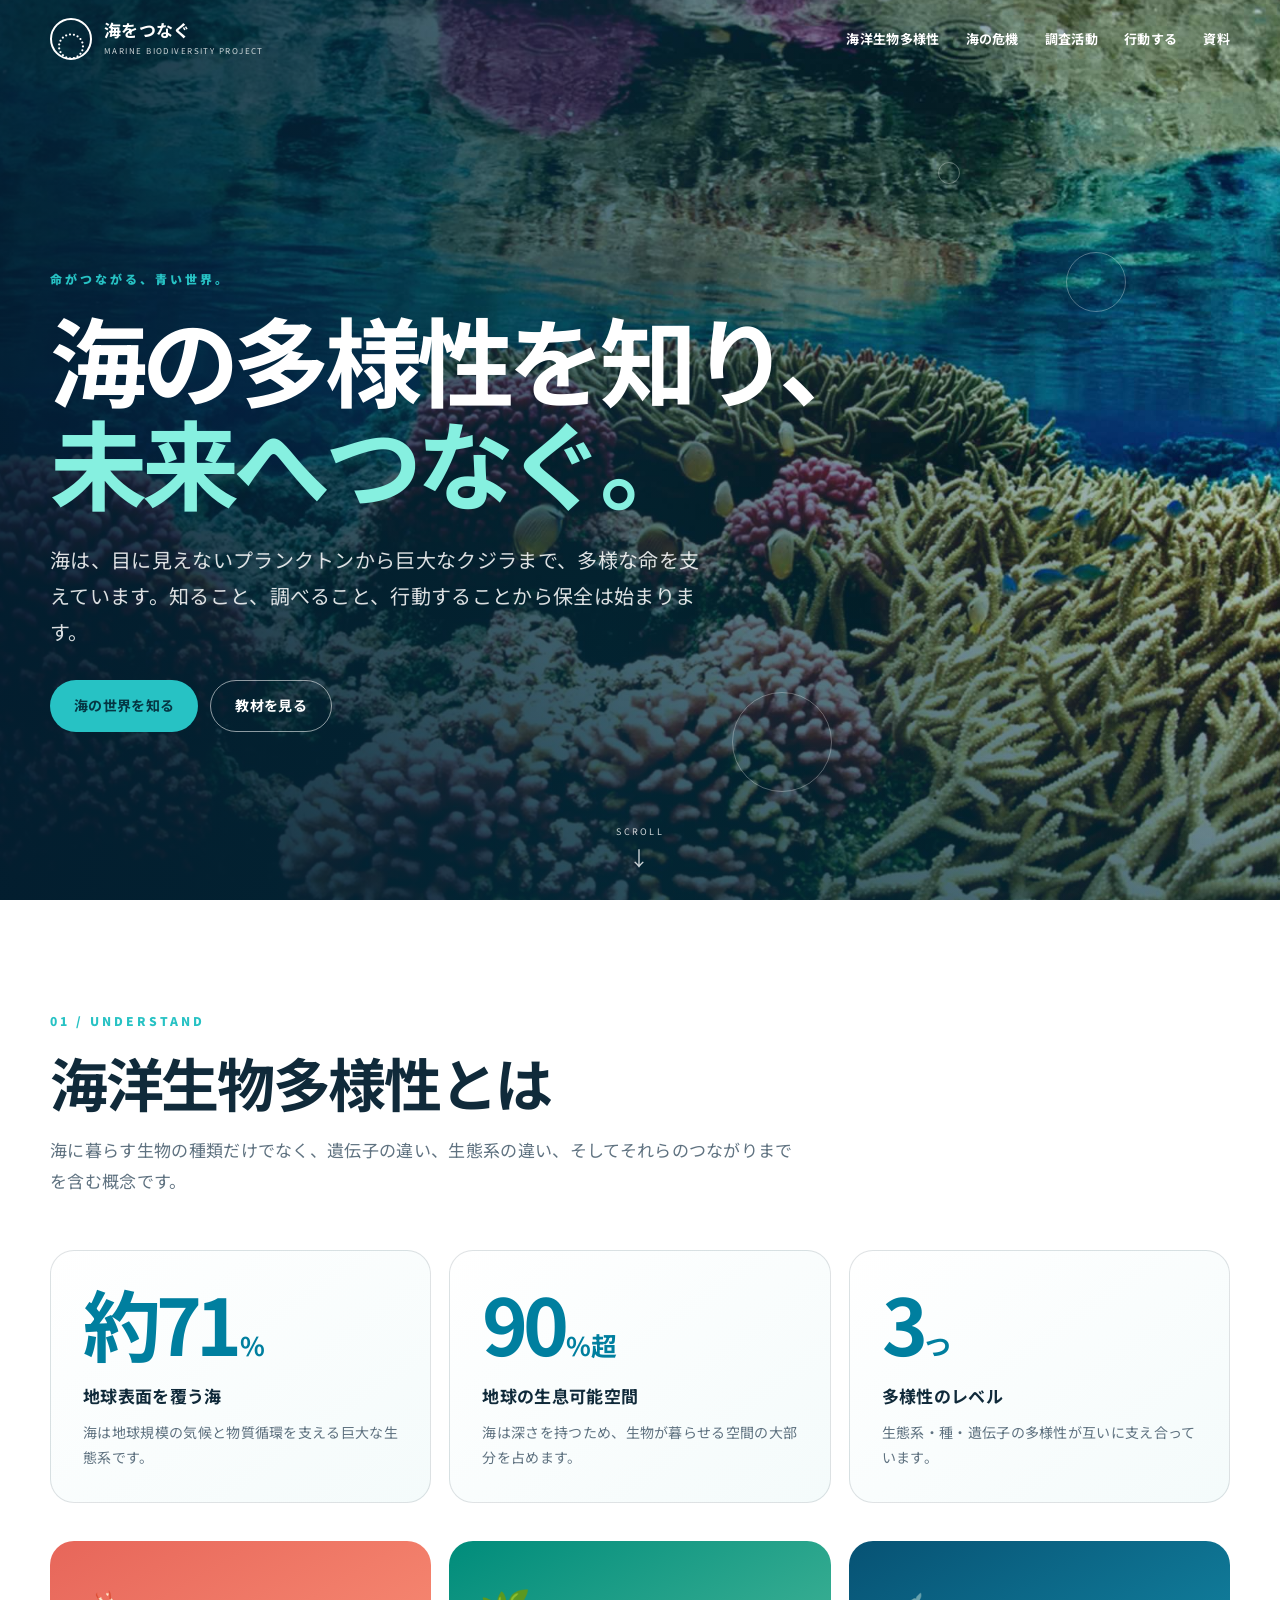
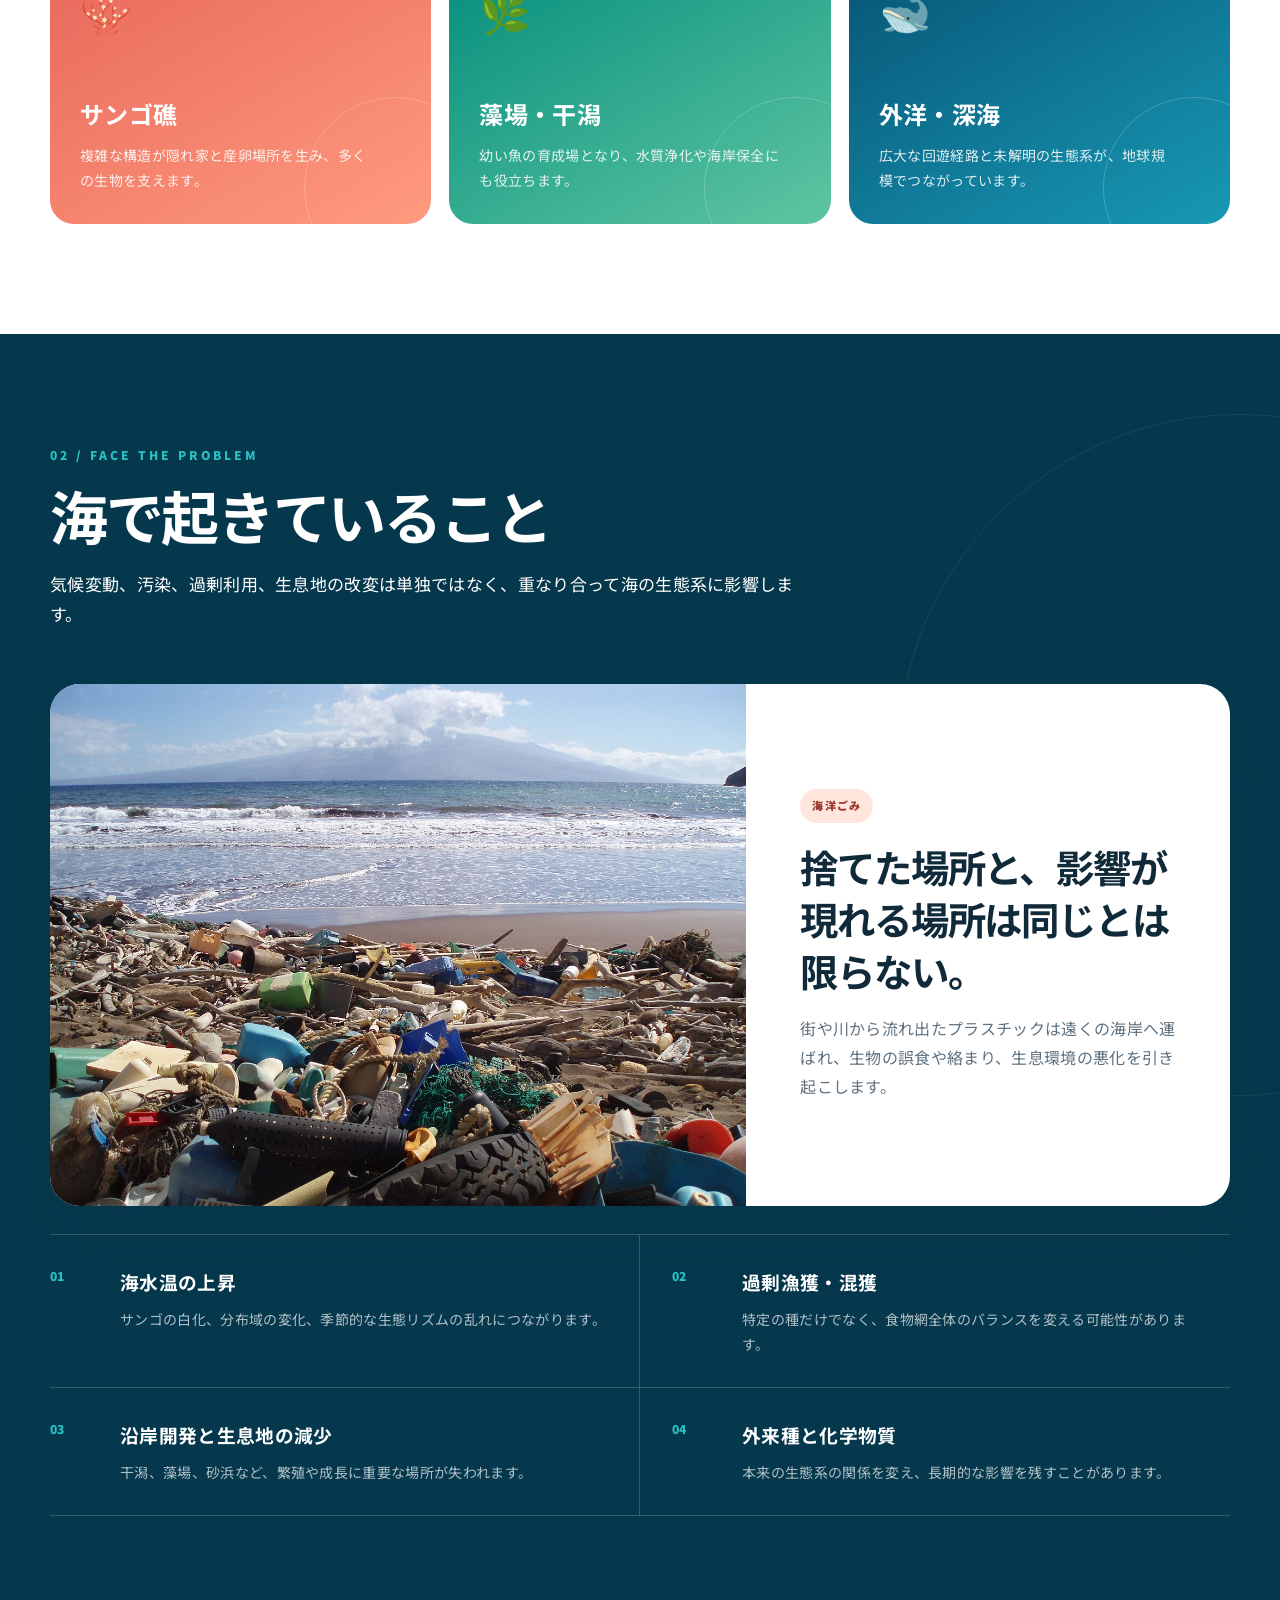
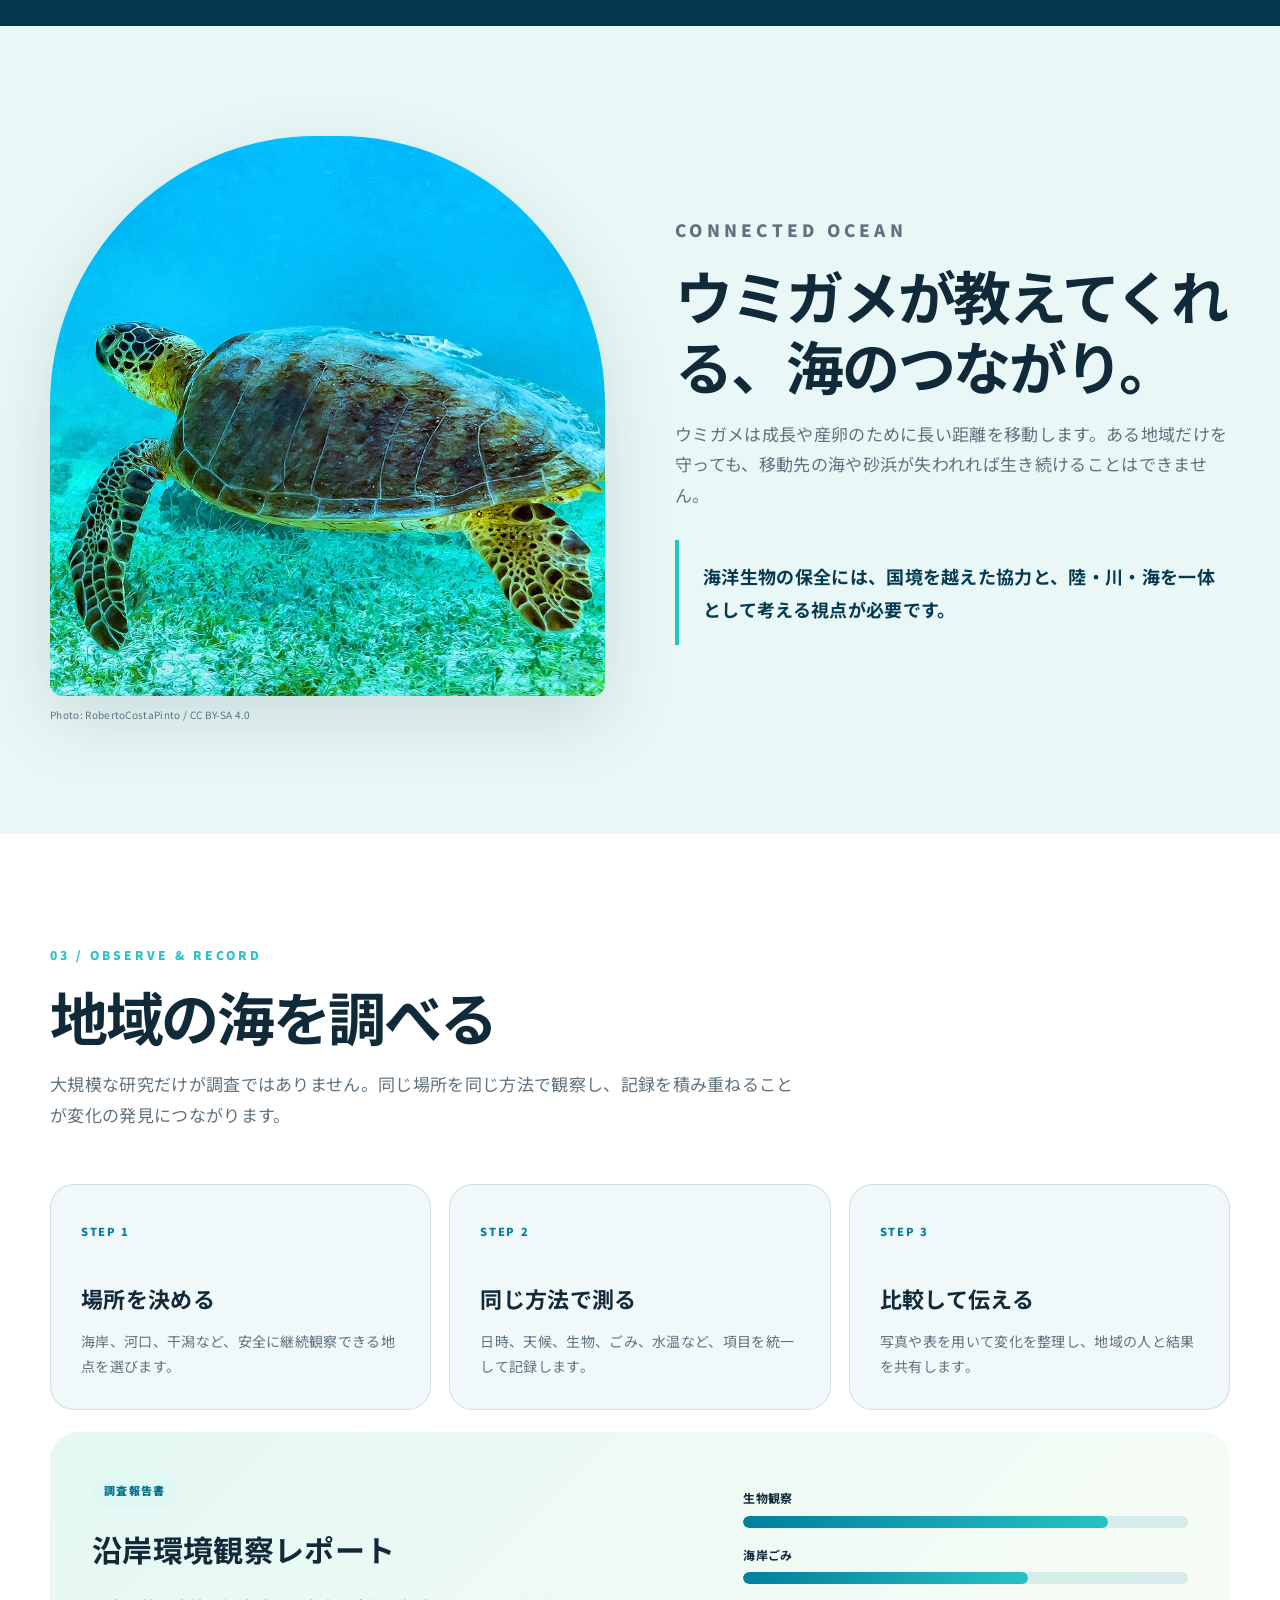
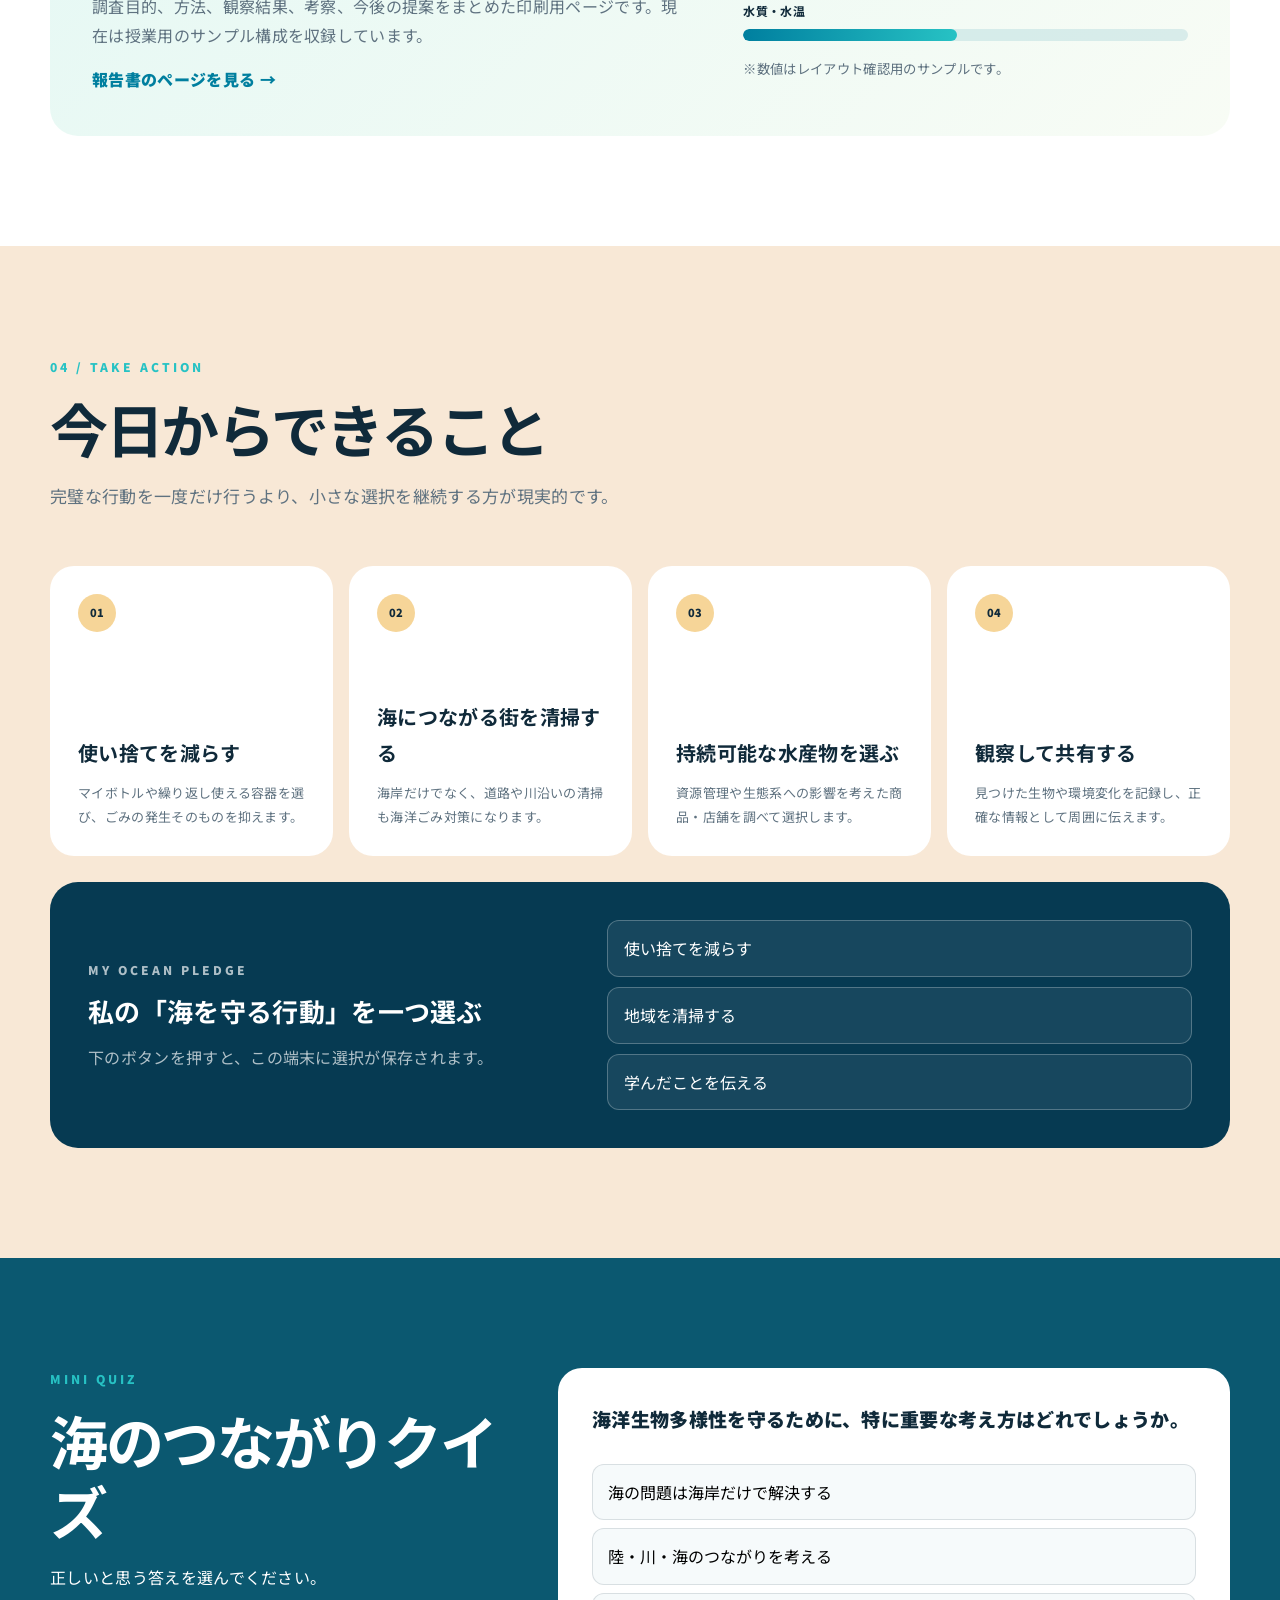
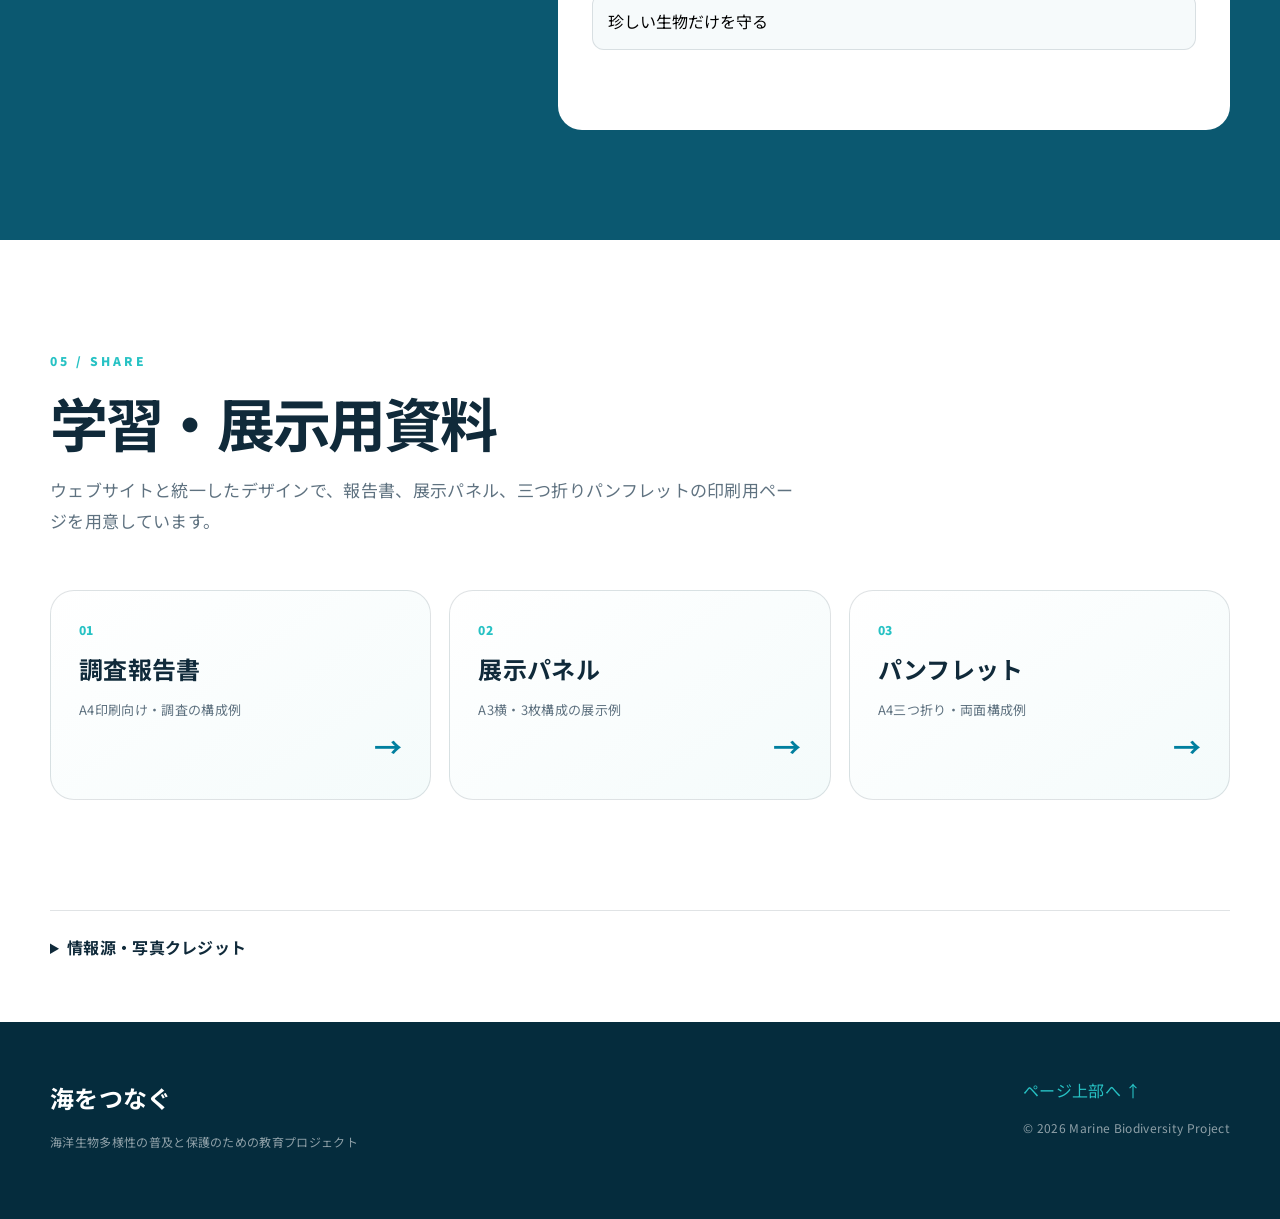
==== index.html @ f06151c9 "Add initial marine biodiversity website" ====
<!doctype html>
<html lang="ja">
<head>
  <meta charset="utf-8">
  <meta name="viewport" content="width=device-width, initial-scale=1">
  <meta name="description" content="海洋生物多様性の重要性、脅威、調査活動、保全行動を学ぶ教育ウェブサイト。">
  <title>海をつなぐ｜海洋生物多様性プロジェクト</title>
  <script>document.documentElement.classList.add("js")</script>
  <link rel="preconnect" href="https://fonts.googleapis.com">
  <link rel="preconnect" href="https://fonts.gstatic.com" crossorigin>
  <link href="https://fonts.googleapis.com/css2?family=Noto+Sans+JP:wght@400;500;700;900&display=swap" rel="stylesheet">
  <link rel="stylesheet" href="styles.css">
  <script defer src="script.js"></script>
</head>
<body>
  <a class="skip-link" href="#main">本文へ移動</a>

  <header class="site-header" id="top">
    <div class="container nav-wrap">
      <a class="brand" href="#top" aria-label="海をつなぐ ホーム">
        <span class="brand-mark" aria-hidden="true">◌</span>
        <span><strong>海をつなぐ</strong><small>MARINE BIODIVERSITY PROJECT</small></span>
      </a>
      <button class="menu-button" aria-expanded="false" aria-controls="global-nav">メニュー</button>
      <nav id="global-nav" class="global-nav" aria-label="主要ナビゲーション">
        <a href="#about">海洋生物多様性</a>
        <a href="#threats">海の危機</a>
        <a href="#research">調査活動</a>
        <a href="#actions">行動する</a>
        <a href="#resources">資料</a>
      </nav>
    </div>
  </header>

  <main id="main">
    <section class="hero" aria-labelledby="hero-title">
      <div class="hero-media" role="img" aria-label="色鮮やかなサンゴ礁の海中風景"></div>
      <div class="hero-overlay"></div>
      <div class="bubble bubble-1"></div><div class="bubble bubble-2"></div><div class="bubble bubble-3"></div>
      <div class="container hero-content reveal">
        <p class="eyebrow">命がつながる、青い世界。</p>
        <h1 id="hero-title">海の多様性を知り、<br><span>未来へつなぐ。</span></h1>
        <p class="hero-lead">海は、目に見えないプランクトンから巨大なクジラまで、多様な命を支えています。知ること、調べること、行動することから保全は始まります。</p>
        <div class="hero-actions">
          <a class="button primary" href="#about">海の世界を知る</a>
          <a class="button ghost" href="#resources">教材を見る</a>
        </div>
      </div>
      <a class="scroll-cue" href="#about" aria-label="次のセクションへ">SCROLL <span>↓</span></a>
    </section>

    <section class="section intro" id="about">
      <div class="container">
        <div class="section-heading reveal">
          <p class="section-kicker">01 / UNDERSTAND</p>
          <h2>海洋生物多様性とは</h2>
          <p>海に暮らす生物の種類だけでなく、遺伝子の違い、生態系の違い、そしてそれらのつながりまでを含む概念です。</p>
        </div>

        <div class="stat-grid">
          <article class="stat-card reveal">
            <strong>約71<span>%</span></strong>
            <h3>地球表面を覆う海</h3>
            <p>海は地球規模の気候と物質循環を支える巨大な生態系です。</p>
          </article>
          <article class="stat-card reveal">
            <strong>90<span>%超</span></strong>
            <h3>地球の生息可能空間</h3>
            <p>海は深さを持つため、生物が暮らせる空間の大部分を占めます。</p>
          </article>
          <article class="stat-card reveal">
            <strong>3<span>つ</span></strong>
            <h3>多様性のレベル</h3>
            <p>生態系・種・遺伝子の多様性が互いに支え合っています。</p>
          </article>
        </div>

        <div class="ecosystem-grid">
          <article class="ecosystem-card coral reveal">
            <div class="ecosystem-icon">🪸</div>
            <h3>サンゴ礁</h3>
            <p>複雑な構造が隠れ家と産卵場所を生み、多くの生物を支えます。</p>
          </article>
          <article class="ecosystem-card coast reveal">
            <div class="ecosystem-icon">🌿</div>
            <h3>藻場・干潟</h3>
            <p>幼い魚の育成場となり、水質浄化や海岸保全にも役立ちます。</p>
          </article>
          <article class="ecosystem-card open-sea reveal">
            <div class="ecosystem-icon">🐋</div>
            <h3>外洋・深海</h3>
            <p>広大な回遊経路と未解明の生態系が、地球規模でつながっています。</p>
          </article>
        </div>
      </div>
    </section>

    <section class="section threats" id="threats">
      <div class="container">
        <div class="section-heading light reveal">
          <p class="section-kicker">02 / FACE THE PROBLEM</p>
          <h2>海で起きていること</h2>
          <p>気候変動、汚染、過剰利用、生息地の改変は単独ではなく、重なり合って海の生態系に影響します。</p>
        </div>

        <div class="threat-feature reveal">
          <img src="assets/plastic-pollution.jpg" alt="海岸に流れ着いた大量の海洋ごみ" loading="lazy">
          <div class="threat-copy">
            <span class="tag">海洋ごみ</span>
            <h3>捨てた場所と、影響が現れる場所は同じとは限らない。</h3>
            <p>街や川から流れ出たプラスチックは遠くの海岸へ運ばれ、生物の誤食や絡まり、生息環境の悪化を引き起こします。</p>
          </div>
        </div>

        <div class="threat-list">
          <article class="threat-item reveal"><span>01</span><div><h3>海水温の上昇</h3><p>サンゴの白化、分布域の変化、季節的な生態リズムの乱れにつながります。</p></div></article>
          <article class="threat-item reveal"><span>02</span><div><h3>過剰漁獲・混獲</h3><p>特定の種だけでなく、食物網全体のバランスを変える可能性があります。</p></div></article>
          <article class="threat-item reveal"><span>03</span><div><h3>沿岸開発と生息地の減少</h3><p>干潟、藻場、砂浜など、繁殖や成長に重要な場所が失われます。</p></div></article>
          <article class="threat-item reveal"><span>04</span><div><h3>外来種と化学物質</h3><p>本来の生態系の関係を変え、長期的な影響を残すことがあります。</p></div></article>
        </div>
      </div>
    </section>

    <section class="section species-story">
      <div class="container story-grid">
        <div class="story-image reveal">
          <img src="assets/green-turtle.jpg" alt="海中を泳ぐアオウミガメ" loading="lazy">
          <p class="photo-credit">Photo: RobertoCostaPinto / CC BY-SA 4.0</p>
        </div>
        <div class="story-copy reveal">
          <p class="section-kicker">CONNECTED OCEAN</p>
          <h2>ウミガメが教えてくれる、海のつながり。</h2>
          <p>ウミガメは成長や産卵のために長い距離を移動します。ある地域だけを守っても、移動先の海や砂浜が失われれば生き続けることはできません。</p>
          <blockquote>海洋生物の保全には、国境を越えた協力と、陸・川・海を一体として考える視点が必要です。</blockquote>
        </div>
      </div>
    </section>

    <section class="section research" id="research">
      <div class="container">
        <div class="section-heading reveal">
          <p class="section-kicker">03 / OBSERVE & RECORD</p>
          <h2>地域の海を調べる</h2>
          <p>大規模な研究だけが調査ではありません。同じ場所を同じ方法で観察し、記録を積み重ねることが変化の発見につながります。</p>
        </div>

        <div class="research-steps">
          <article class="step-card reveal"><span>STEP 1</span><h3>場所を決める</h3><p>海岸、河口、干潟など、安全に継続観察できる地点を選びます。</p></article>
          <article class="step-card reveal"><span>STEP 2</span><h3>同じ方法で測る</h3><p>日時、天候、生物、ごみ、水温など、項目を統一して記録します。</p></article>
          <article class="step-card reveal"><span>STEP 3</span><h3>比較して伝える</h3><p>写真や表を用いて変化を整理し、地域の人と結果を共有します。</p></article>
        </div>

        <div class="report-preview reveal">
          <div>
            <span class="tag blue">調査報告書</span>
            <h3>沿岸環境観察レポート</h3>
            <p>調査目的、方法、観察結果、考察、今後の提案をまとめた印刷用ページです。現在は授業用のサンプル構成を収録しています。</p>
            <a class="text-link" href="report.html">報告書のページを見る →</a>
          </div>
          <div class="mini-chart" aria-label="観察項目の構成例">
            <div><span>生物観察</span><i style="--value:82%"></i></div>
            <div><span>海岸ごみ</span><i style="--value:64%"></i></div>
            <div><span>水質・水温</span><i style="--value:48%"></i></div>
            <small>※数値はレイアウト確認用のサンプルです。</small>
          </div>
        </div>
      </div>
    </section>

    <section class="section actions" id="actions">
      <div class="container">
        <div class="section-heading reveal">
          <p class="section-kicker">04 / TAKE ACTION</p>
          <h2>今日からできること</h2>
          <p>完璧な行動を一度だけ行うより、小さな選択を継続する方が現実的です。</p>
        </div>

        <div class="action-grid">
          <article class="action-card reveal"><span>01</span><h3>使い捨てを減らす</h3><p>マイボトルや繰り返し使える容器を選び、ごみの発生そのものを抑えます。</p></article>
          <article class="action-card reveal"><span>02</span><h3>海につながる街を清掃する</h3><p>海岸だけでなく、道路や川沿いの清掃も海洋ごみ対策になります。</p></article>
          <article class="action-card reveal"><span>03</span><h3>持続可能な水産物を選ぶ</h3><p>資源管理や生態系への影響を考えた商品・店舗を調べて選択します。</p></article>
          <article class="action-card reveal"><span>04</span><h3>観察して共有する</h3><p>見つけた生物や環境変化を記録し、正確な情報として周囲に伝えます。</p></article>
        </div>

        <div class="pledge reveal">
          <div>
            <p class="section-kicker">MY OCEAN PLEDGE</p>
            <h3>私の「海を守る行動」を一つ選ぶ</h3>
            <p id="pledge-message">下のボタンを押すと、この端末に選択が保存されます。</p>
          </div>
          <div class="pledge-buttons" role="group" aria-label="行動宣言">
            <button data-pledge="使い捨てプラスチックを一つ減らします。">使い捨てを減らす</button>
            <button data-pledge="月に一度、地域のごみを拾います。">地域を清掃する</button>
            <button data-pledge="海の問題を一人に伝えます。">学んだことを伝える</button>
          </div>
        </div>
      </div>
    </section>

    <section class="section quiz-section">
      <div class="container quiz-wrap reveal">
        <div>
          <p class="section-kicker">MINI QUIZ</p>
          <h2>海のつながりクイズ</h2>
          <p>正しいと思う答えを選んでください。</p>
        </div>
        <div class="quiz" data-answer="b">
          <p class="quiz-question">海洋生物多様性を守るために、特に重要な考え方はどれでしょうか。</p>
          <button data-choice="a">海の問題は海岸だけで解決する</button>
          <button data-choice="b">陸・川・海のつながりを考える</button>
          <button data-choice="c">珍しい生物だけを守る</button>
          <p class="quiz-result" aria-live="polite"></p>
        </div>
      </div>
    </section>

    <section class="section resources" id="resources">
      <div class="container">
        <div class="section-heading reveal">
          <p class="section-kicker">05 / SHARE</p>
          <h2>学習・展示用資料</h2>
          <p>ウェブサイトと統一したデザインで、報告書、展示パネル、三つ折りパンフレットの印刷用ページを用意しています。</p>
        </div>
        <div class="resource-grid">
          <a class="resource-card reveal" href="report.html"><span>01</span><div><h3>調査報告書</h3><p>A4印刷向け・調査の構成例</p></div><b>→</b></a>
          <a class="resource-card reveal" href="panels.html"><span>02</span><div><h3>展示パネル</h3><p>A3横・3枚構成の展示例</p></div><b>→</b></a>
          <a class="resource-card reveal" href="pamphlet.html"><span>03</span><div><h3>パンフレット</h3><p>A4三つ折り・両面構成例</p></div><b>→</b></a>
        </div>
      </div>
    </section>

    <section class="sources-section">
      <div class="container">
        <details>
          <summary>情報源・写真クレジット</summary>
          <ul>
            <li><a href="https://www.env.go.jp/nature/biodic/kaiyo-hozen/" target="_blank" rel="noopener">環境省「海洋生物多様性保全戦略」</a></li>
            <li><a href="https://www.cbd.int/marine/intro.shtml" target="_blank" rel="noopener">Convention on Biological Diversity: Marine and Coastal Biodiversity</a></li>
            <li><a href="https://www.unep.org/topics/ocean-seas-and-coasts" target="_blank" rel="noopener">UNEP: Ocean, seas and coasts</a></li>
            <li><a href="https://oceanservice.noaa.gov/observations/mbon.html" target="_blank" rel="noopener">NOAA Marine Biodiversity Observation Network</a></li>
            <li>Hero photo: Jim E Maragos / U.S. Fish and Wildlife Service, Public Domain</li>
            <li>Plastic pollution photo: NOAA's National Ocean Service, Public Domain</li>
          </ul>
        </details>
      </div>
    </section>
  </main>

  <footer class="site-footer">
    <div class="container footer-grid">
      <div><strong>海をつなぐ</strong><p>海洋生物多様性の普及と保護のための教育プロジェクト</p></div>
      <div><a href="#top">ページ上部へ ↑</a><p>© 2026 Marine Biodiversity Project</p></div>
    </div>
  </footer>
</body>
</html>
---- styles.css ----
:root {
  --ink: #102a3a;
  --muted: #5f7280;
  --paper: #f5fbfc;
  --white: #ffffff;
  --deep: #063a52;
  --ocean: #007f9f;
  --aqua: #27c2c4;
  --foam: #dff8f4;
  --coral: #ff7667;
  --sand: #f6d598;
  --line: rgba(16,42,58,.13);
  --shadow: 0 24px 70px rgba(7,47,66,.14);
  --radius: 24px;
  --max: 1180px;
}

* { box-sizing: border-box; }
html { scroll-behavior: smooth; }
body {
  margin: 0;
  font-family: "Noto Sans JP", system-ui, sans-serif;
  color: var(--ink);
  background: var(--paper);
  line-height: 1.8;
  letter-spacing: .02em;
}
img { max-width: 100%; display: block; }
a { color: inherit; }
button, input { font: inherit; }
.container { width: min(var(--max), calc(100% - 40px)); margin-inline: auto; }
.skip-link { position: fixed; left: 16px; top: -60px; background: #fff; padding: 10px 16px; z-index: 999; }
.skip-link:focus { top: 16px; }

.site-header {
  position: fixed; inset: 0 0 auto; z-index: 100;
  color: #fff; transition: .25s ease;
}
.site-header.scrolled { background: rgba(5,45,64,.93); backdrop-filter: blur(14px); box-shadow: 0 1px 0 rgba(255,255,255,.12); }
.nav-wrap { min-height: 78px; display: flex; align-items: center; justify-content: space-between; gap: 24px; }
.brand { display: flex; align-items: center; gap: 12px; text-decoration: none; }
.brand-mark { width: 42px; height: 42px; display: grid; place-items: center; border: 2px solid currentColor; border-radius: 50%; font-size: 28px; }
.brand strong { display: block; font-size: 17px; line-height: 1.2; }
.brand small { display: block; font-size: 8px; letter-spacing: .18em; opacity: .8; margin-top: 4px; }
.global-nav { display: flex; gap: 26px; align-items: center; }
.global-nav a { text-decoration: none; font-size: 13px; font-weight: 700; position: relative; }
.global-nav a::after { content: ""; position: absolute; left: 0; bottom: -8px; width: 0; height: 2px; background: var(--aqua); transition: .2s; }
.global-nav a:hover::after { width: 100%; }
.menu-button { display: none; color: #fff; background: transparent; border: 1px solid rgba(255,255,255,.4); border-radius: 999px; padding: 7px 14px; }

.hero { min-height: 100svh; position: relative; display: grid; align-items: center; color: #fff; overflow: hidden; }
.hero-media { position: absolute; inset: 0; background: url("assets/hero-coral.jpg") center/cover no-repeat; transform: scale(1.04); }
.hero-overlay { position: absolute; inset: 0; background: linear-gradient(90deg, rgba(3,31,49,.92) 0%, rgba(3,47,65,.68) 48%, rgba(4,71,82,.25) 100%), linear-gradient(0deg, rgba(2,31,44,.5), transparent 50%); }
.hero-content { position: relative; z-index: 2; padding-top: 100px; }
.eyebrow, .section-kicker { margin: 0 0 16px; font-size: 12px; font-weight: 900; letter-spacing: .25em; color: var(--aqua); text-transform: uppercase; }
.hero h1 { margin: 0; font-size: clamp(48px, 7.6vw, 104px); line-height: 1.06; letter-spacing: -.055em; max-width: 950px; }
.hero h1 span { color: #86f0e0; }
.hero-lead { width: min(660px, 100%); font-size: clamp(16px, 2vw, 20px); color: rgba(255,255,255,.86); margin: 30px 0; }
.hero-actions { display: flex; flex-wrap: wrap; gap: 12px; }
.button { display: inline-flex; align-items: center; justify-content: center; min-height: 52px; padding: 0 24px; border-radius: 999px; text-decoration: none; font-weight: 700; font-size: 14px; transition: .2s ease; }
.button.primary { background: var(--aqua); color: #053744; }
.button.primary:hover { transform: translateY(-2px); background: #80e9dd; }
.button.ghost { border: 1px solid rgba(255,255,255,.55); color: #fff; }
.button.ghost:hover { background: rgba(255,255,255,.12); }
.scroll-cue { position: absolute; z-index: 3; bottom: 24px; left: 50%; transform: translateX(-50%); font-size: 9px; letter-spacing: .25em; text-decoration: none; opacity: .8; }
.scroll-cue span { display: block; text-align: center; font-size: 20px; animation: bob 1.5s infinite; }
.bubble { position: absolute; border: 1px solid rgba(255,255,255,.3); border-radius: 50%; z-index: 1; animation: float 8s ease-in-out infinite; }
.bubble-1 { width: 60px; height: 60px; right: 12%; top: 28%; }
.bubble-2 { width: 22px; height: 22px; right: 25%; top: 18%; animation-delay: -2s; }
.bubble-3 { width: 100px; height: 100px; right: 35%; bottom: 12%; animation-delay: -4s; }
@keyframes bob { 50% { transform: translateY(7px); } }
@keyframes float { 50% { transform: translateY(-24px); opacity: .4; } }

.section { padding: 110px 0; }
.section-heading { max-width: 760px; margin-bottom: 54px; }
.section-heading h2, .story-copy h2, .quiz-wrap h2 { font-size: clamp(34px, 5vw, 58px); line-height: 1.2; letter-spacing: -.04em; margin: 0 0 18px; }
.section-heading p:last-child { color: var(--muted); margin: 0; font-size: 17px; }
.section-heading.light h2, .section-heading.light p:last-child { color: #fff; }

.intro { background: #fff; }
.stat-grid { display: grid; grid-template-columns: repeat(3, 1fr); gap: 18px; margin-bottom: 38px; }
.stat-card { padding: 32px; border: 1px solid var(--line); border-radius: var(--radius); background: linear-gradient(145deg,#fff,#f4fbfb); }
.stat-card strong { display: block; font-size: clamp(48px, 7vw, 78px); line-height: 1; color: var(--ocean); letter-spacing: -.07em; }
.stat-card strong span { font-size: .33em; margin-left: 3px; letter-spacing: 0; }
.stat-card h3 { margin: 20px 0 8px; font-size: 17px; }
.stat-card p { margin: 0; color: var(--muted); font-size: 14px; }
.ecosystem-grid { display: grid; grid-template-columns: repeat(3, 1fr); gap: 18px; }
.ecosystem-card { min-height: 250px; border-radius: var(--radius); padding: 30px; color: #fff; overflow: hidden; position: relative; }
.ecosystem-card::after { content: ""; position: absolute; width: 180px; height: 180px; border: 1px solid rgba(255,255,255,.2); border-radius: 50%; right: -55px; bottom: -55px; }
.ecosystem-card.coral { background: linear-gradient(150deg,#e7665a,#ff9b7e); }
.ecosystem-card.coast { background: linear-gradient(150deg,#008c7b,#5fc5a2); }
.ecosystem-card.open-sea { background: linear-gradient(150deg,#075274,#1799b4); }
.ecosystem-icon { font-size: 42px; }
.ecosystem-card h3 { font-size: 24px; margin: 45px 0 8px; }
.ecosystem-card p { margin: 0; color: rgba(255,255,255,.86); font-size: 14px; max-width: 300px; }

.threats { background: #06384d; color: #fff; position: relative; overflow: hidden; }
.threats::before { content: ""; position: absolute; width: 680px; height: 680px; border: 1px solid rgba(255,255,255,.07); border-radius: 50%; right: -300px; top: 80px; }
.threat-feature { display: grid; grid-template-columns: 1.18fr .82fr; min-height: 430px; border-radius: 30px; overflow: hidden; background: #fff; color: var(--ink); box-shadow: var(--shadow); }
.threat-feature img { width: 100%; height: 100%; object-fit: cover; }
.threat-copy { padding: 54px; display: flex; flex-direction: column; justify-content: center; }
.tag { align-self: flex-start; display: inline-flex; padding: 7px 12px; border-radius: 999px; background: #ffe5dc; color: #9a3a2f; font-size: 11px; font-weight: 900; letter-spacing: .12em; }
.tag.blue { background: var(--foam); color: #087386; }
.threat-copy h3 { margin: 18px 0; font-size: clamp(26px, 3vw, 40px); line-height: 1.35; letter-spacing: -.03em; }
.threat-copy p { margin: 0; color: var(--muted); }
.threat-list { margin-top: 28px; display: grid; grid-template-columns: repeat(2,1fr); border-top: 1px solid rgba(255,255,255,.18); }
.threat-item { display: grid; grid-template-columns: 50px 1fr; gap: 20px; padding: 30px 20px 30px 0; border-bottom: 1px solid rgba(255,255,255,.18); }
.threat-item:nth-child(odd) { border-right: 1px solid rgba(255,255,255,.18); padding-right: 32px; }
.threat-item:nth-child(even) { padding-left: 32px; }
.threat-item > span { color: var(--aqua); font-weight: 900; font-size: 12px; }
.threat-item h3 { margin: 0 0 8px; }
.threat-item p { color: rgba(255,255,255,.68); margin: 0; font-size: 14px; }

.species-story { background: #e9f8f6; }
.story-grid { display: grid; grid-template-columns: 1fr 1fr; gap: 70px; align-items: center; }
.story-image img { border-radius: 48% 48% 12px 12px; height: 560px; width: 100%; object-fit: cover; box-shadow: var(--shadow); }
.photo-credit { font-size: 10px; color: var(--muted); margin: 10px 0 0; }
.story-copy p { color: var(--muted); font-size: 17px; }
.story-copy blockquote { margin: 30px 0 0; padding: 20px 0 20px 24px; border-left: 4px solid var(--aqua); color: var(--deep); font-weight: 700; font-size: 18px; }

.research { background: #fff; }
.research-steps { display: grid; grid-template-columns: repeat(3,1fr); gap: 18px; }
.step-card { padding: 30px; border-radius: var(--radius); background: #f1f8f9; border: 1px solid var(--line); }
.step-card span { color: var(--ocean); font-size: 11px; font-weight: 900; letter-spacing: .15em; }
.step-card h3 { font-size: 22px; margin: 35px 0 10px; }
.step-card p { color: var(--muted); margin: 0; font-size: 14px; }
.report-preview { margin-top: 22px; padding: 42px; border-radius: 28px; background: linear-gradient(135deg,#e5f8f4,#f8fcf5); display: grid; grid-template-columns: 1.15fr .85fr; gap: 50px; align-items: center; }
.report-preview h3 { font-size: 30px; margin: 14px 0; }
.report-preview p { color: var(--muted); }
.text-link { font-weight: 900; color: var(--ocean); text-decoration: none; }
.mini-chart { display: grid; gap: 16px; }
.mini-chart div span { display: block; font-size: 12px; font-weight: 700; margin-bottom: 7px; }
.mini-chart i { display: block; width: 100%; height: 12px; background: rgba(0,127,159,.12); border-radius: 999px; overflow: hidden; }
.mini-chart i::after { content: ""; display: block; width: var(--value); height: 100%; background: linear-gradient(90deg,var(--ocean),var(--aqua)); border-radius: inherit; }
.mini-chart small { color: var(--muted); }

.actions { background: #f8e8d6; }
.action-grid { display: grid; grid-template-columns: repeat(4,1fr); gap: 16px; }
.action-card { min-height: 290px; background: #fff; border-radius: var(--radius); padding: 28px; display: flex; flex-direction: column; }
.action-card span { width: 38px; height: 38px; display: grid; place-items: center; border-radius: 50%; background: var(--sand); font-size: 11px; font-weight: 900; }
.action-card h3 { margin: auto 0 10px; font-size: 20px; }
.action-card p { margin: 0; color: var(--muted); font-size: 13px; }
.pledge { margin-top: 26px; border-radius: 28px; background: var(--deep); color: #fff; padding: 38px; display: grid; grid-template-columns: .9fr 1.1fr; gap: 40px; align-items: center; }
.pledge h3 { font-size: 26px; margin: 8px 0; }
.pledge p { color: rgba(255,255,255,.68); margin: 0; }
.pledge-buttons { display: grid; gap: 10px; }
.pledge-buttons button { border: 1px solid rgba(255,255,255,.25); color: #fff; background: rgba(255,255,255,.07); text-align: left; padding: 13px 16px; border-radius: 12px; cursor: pointer; }
.pledge-buttons button:hover, .pledge-buttons button.active { background: var(--aqua); color: #073642; border-color: transparent; }

.quiz-section { background: #0b5870; color: #fff; }
.quiz-wrap { display: grid; grid-template-columns: .8fr 1.2fr; gap: 60px; align-items: start; }
.quiz { background: #fff; color: var(--ink); padding: 34px; border-radius: var(--radius); }
.quiz-question { font-weight: 900; font-size: 19px; margin-top: 0; }
.quiz button { width: 100%; text-align: left; border: 1px solid var(--line); background: #f6fafb; padding: 13px 15px; border-radius: 12px; margin-top: 8px; cursor: pointer; }
.quiz button:hover { border-color: var(--ocean); }
.quiz button.correct { background: #dff8ec; border-color: #35a87b; }
.quiz button.wrong { background: #ffe4e0; border-color: #ef7a68; }
.quiz-result { min-height: 30px; margin-bottom: 0; font-weight: 700; }

.resources { background: #fff; }
.resource-grid { display: grid; grid-template-columns: repeat(3,1fr); gap: 18px; }
.resource-card { min-height: 210px; border-radius: var(--radius); border: 1px solid var(--line); padding: 28px; text-decoration: none; display: flex; flex-direction: column; transition: .2s; background: linear-gradient(145deg,#fff,#f4fbfb); }
.resource-card:hover { transform: translateY(-6px); box-shadow: var(--shadow); border-color: transparent; }
.resource-card > span { color: var(--aqua); font-weight: 900; font-size: 12px; }
.resource-card > div { margin-top: auto; }
.resource-card h3 { margin: 0; font-size: 24px; }
.resource-card p { margin: 7px 0 0; color: var(--muted); font-size: 13px; }
.resource-card b { align-self: flex-end; font-size: 28px; color: var(--ocean); }
.sources-section { padding: 0 0 60px; background: #fff; }
details { border-top: 1px solid var(--line); padding-top: 22px; }
summary { cursor: pointer; font-weight: 700; }
details li { margin: 7px 0; color: var(--muted); font-size: 13px; }
.site-footer { background: #052c3d; color: #fff; padding: 54px 0; }
.footer-grid { display: flex; justify-content: space-between; gap: 30px; }
.site-footer strong { font-size: 24px; }
.site-footer p { color: rgba(255,255,255,.55); font-size: 12px; }
.site-footer a { color: var(--aqua); text-decoration: none; }

.reveal { opacity: 1; transform: none; }
.js .reveal { opacity: 0; transform: translateY(24px); transition: .7s ease; }
.js .reveal.visible { opacity: 1; transform: none; }

/* 内部資料ページ */
.doc-body { background: #dfe8eb; }
.doc-toolbar { position: sticky; top: 0; z-index: 10; display: flex; gap: 10px; justify-content: center; padding: 12px; background: rgba(5,44,61,.94); color: #fff; }
.doc-toolbar a, .doc-toolbar button { border: 1px solid rgba(255,255,255,.35); color: #fff; background: transparent; border-radius: 999px; padding: 8px 16px; text-decoration: none; cursor: pointer; }
.paper { width: 210mm; min-height: 297mm; margin: 24px auto; background: #fff; padding: 18mm; box-shadow: 0 18px 50px rgba(0,0,0,.14); }
.paper h1 { font-size: 30px; line-height: 1.35; margin: 0; }
.paper h2 { font-size: 20px; margin: 28px 0 10px; padding-bottom: 6px; border-bottom: 2px solid var(--ocean); }
.paper h3 { font-size: 16px; }
.paper p, .paper li, .paper td, .paper th { font-size: 11.5px; line-height: 1.75; }
.paper table { width: 100%; border-collapse: collapse; }
.paper th, .paper td { border: 1px solid #b8c7cc; padding: 7px; text-align: left; }
.paper th { background: #e8f5f5; }
.doc-cover { min-height: 250mm; display: flex; flex-direction: column; justify-content: space-between; background: linear-gradient(150deg,#073e56,#0292a2); color: #fff; position: relative; overflow: hidden; }
.doc-cover::after { content: ""; position: absolute; width: 180mm; height: 180mm; border: 1px solid rgba(255,255,255,.18); border-radius: 50%; right: -80mm; bottom: -80mm; }
.doc-cover .cover-label { letter-spacing: .2em; font-size: 12px; color: #89f2e4; }
.doc-cover h1 { font-size: 44px; max-width: 150mm; }
.doc-cover .cover-meta { border-top: 1px solid rgba(255,255,255,.3); padding-top: 12px; }
.note-box { background: #eff8f7; border-left: 4px solid var(--aqua); padding: 12px 16px; }
.placeholder { border: 1px dashed #8fa7b0; min-height: 100px; display: grid; place-items: center; color: #718994; background: #f7fafb; }
.report-bars { display: grid; gap: 10px; margin-top: 15px; }
.report-bars div { display: grid; grid-template-columns: 90px 1fr 40px; gap: 8px; align-items: center; font-size: 11px; }
.report-bars i { height: 10px; background: #dbe8eb; border-radius: 99px; overflow: hidden; }
.report-bars i::after { content: ""; display: block; height: 100%; width: var(--w); background: var(--ocean); }

.panel-sheet { width: 420mm; min-height: 297mm; margin: 24px auto; background: #fff; box-shadow: 0 18px 50px rgba(0,0,0,.14); padding: 18mm; }
.panel-title { display: flex; align-items: end; justify-content: space-between; border-bottom: 5px solid var(--aqua); padding-bottom: 8px; margin-bottom: 16mm; }
.panel-title h1 { font-size: 40px; margin: 0; }
.panel-title span { font-size: 54px; color: var(--aqua); font-weight: 900; }
.panel-grid { display: grid; grid-template-columns: 1fr 1fr; gap: 15mm; }
.panel-sheet h2 { font-size: 28px; }
.panel-sheet p, .panel-sheet li { font-size: 16px; }
.panel-image { width: 100%; height: 150mm; object-fit: cover; border-radius: 8mm; }
.panel-callout { background: var(--deep); color: #fff; border-radius: 8mm; padding: 10mm; }
.panel-callout strong { font-size: 34px; display: block; color: #83eadf; }

.brochure-sheet { width: 297mm; height: 210mm; margin: 24px auto; background: #fff; box-shadow: 0 18px 50px rgba(0,0,0,.14); display: grid; grid-template-columns: repeat(3,1fr); overflow: hidden; }
.brochure-panel { padding: 13mm 10mm; border-right: 1px dashed #9aaeb5; position: relative; }
.brochure-panel:last-child { border-right: 0; }
.brochure-panel h1 { font-size: 28px; line-height: 1.3; }
.brochure-panel h2 { font-size: 18px; color: var(--ocean); }
.brochure-panel p, .brochure-panel li { font-size: 10px; }
.brochure-cover { color: #fff; background: linear-gradient(rgba(3,49,65,.45),rgba(3,49,65,.9)), url("assets/hero-coral.jpg") center/cover; display: flex; flex-direction: column; justify-content: end; }
.brochure-number { font-size: 56px; color: var(--aqua); font-weight: 900; line-height: 1; }
.brochure-action { background: #eef8f6; }

@media (max-width: 900px) {
  .global-nav { position: absolute; top: 70px; right: 20px; display: none; width: min(300px,calc(100vw - 40px)); flex-direction: column; align-items: stretch; gap: 0; background: rgba(5,45,64,.98); padding: 14px; border-radius: 16px; }
  .global-nav.open { display: flex; }
  .global-nav a { padding: 12px; }
  .menu-button { display: inline-block; }
  .stat-grid, .ecosystem-grid, .research-steps, .resource-grid { grid-template-columns: 1fr; }
  .threat-feature, .story-grid, .report-preview, .pledge, .quiz-wrap { grid-template-columns: 1fr; }
  .threat-feature img { height: 340px; }
  .threat-list { grid-template-columns: 1fr; }
  .threat-item:nth-child(odd), .threat-item:nth-child(even) { border-right: 0; padding: 24px 0; }
  .action-grid { grid-template-columns: repeat(2,1fr); }
  .story-image img { height: 430px; }
  .paper, .panel-sheet, .brochure-sheet { width: calc(100% - 20px); min-height: auto; height: auto; }
  .panel-grid, .brochure-sheet { grid-template-columns: 1fr; }
  .brochure-panel { border-right: 0; border-bottom: 1px dashed #9aaeb5; }
}
@media (max-width: 560px) {
  .container { width: min(100% - 28px,var(--max)); }
  .section { padding: 78px 0; }
  .hero h1 { font-size: 50px; }
  .action-grid { grid-template-columns: 1fr; }
  .threat-copy { padding: 30px; }
  .footer-grid { flex-direction: column; }
  .paper { padding: 10mm; }
}

@media print {
  body.doc-body { background: #fff; }
  .doc-toolbar { display: none !important; }
  .paper, .panel-sheet, .brochure-sheet { margin: 0; box-shadow: none; break-after: page; }
  .paper { width: 210mm; min-height: 297mm; }
  .panel-sheet { width: 420mm; min-height: 297mm; }
  .brochure-sheet { width: 297mm; height: 210mm; }
}
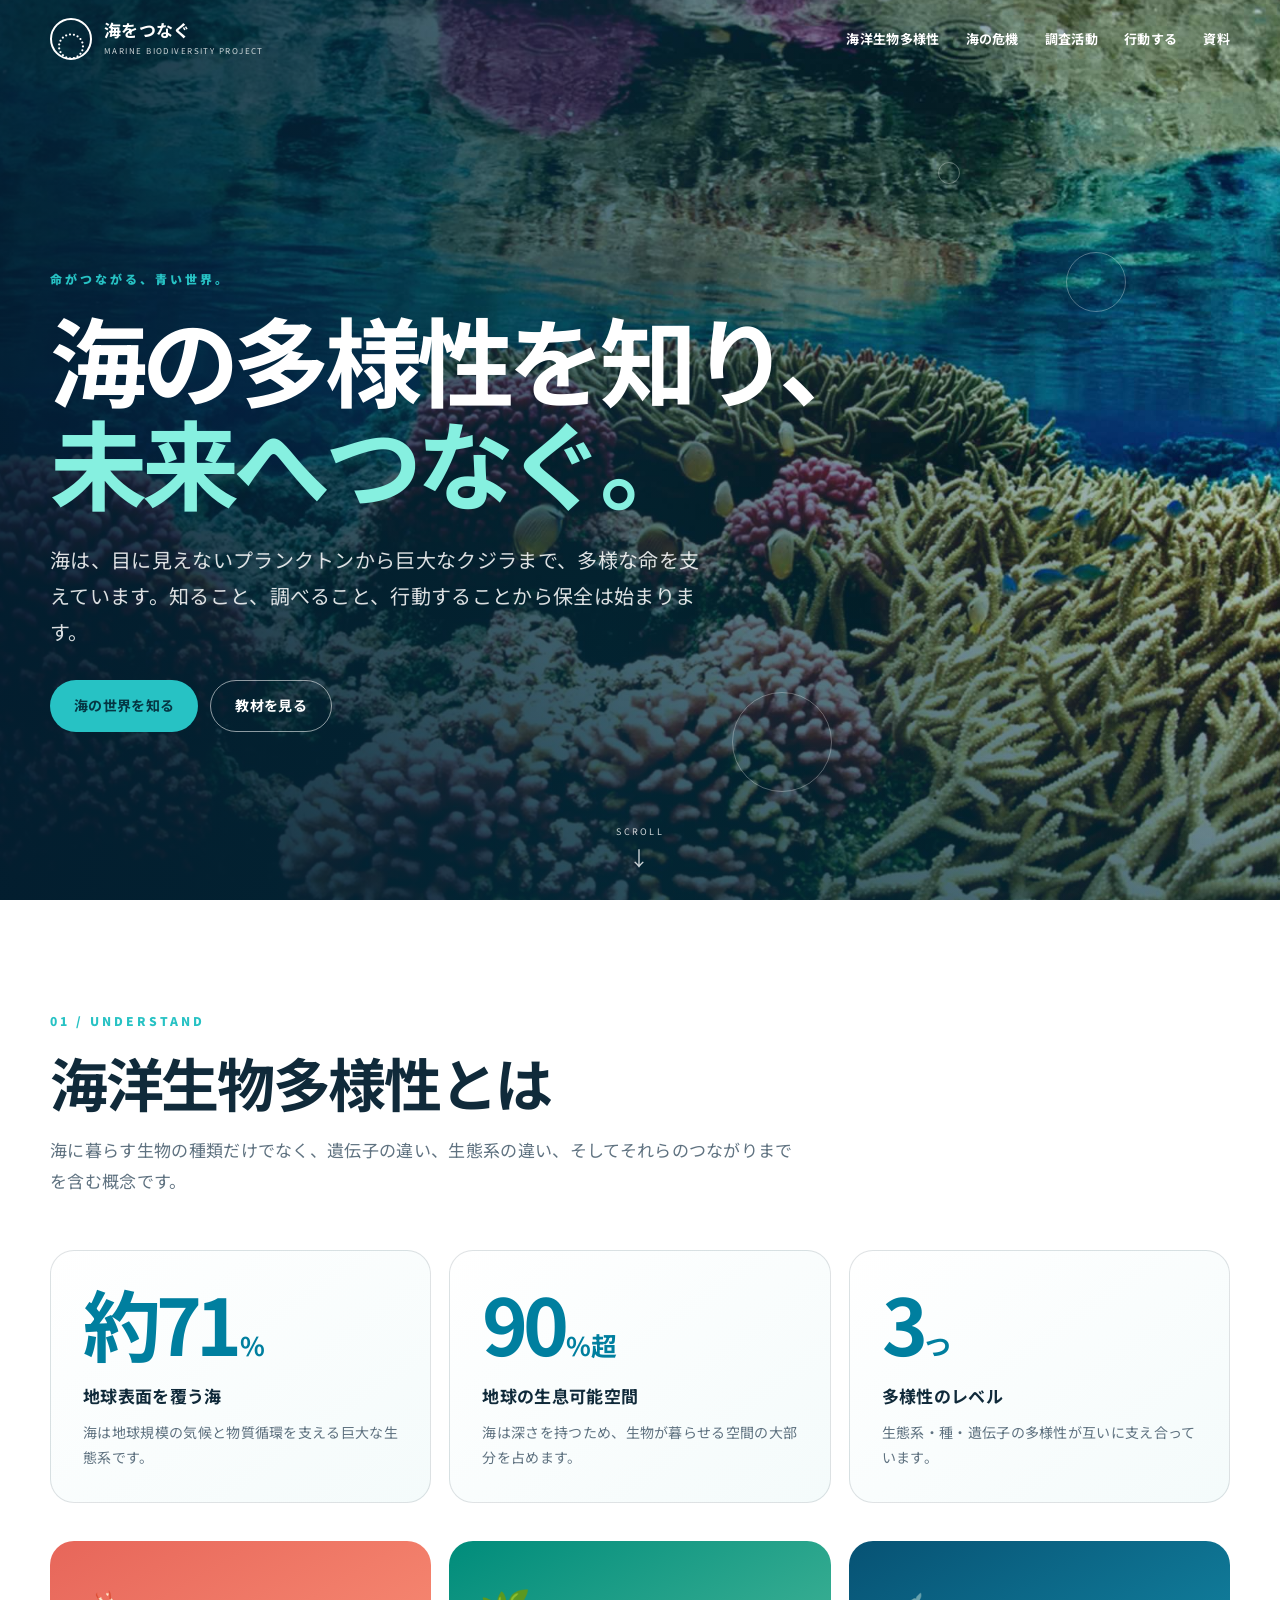
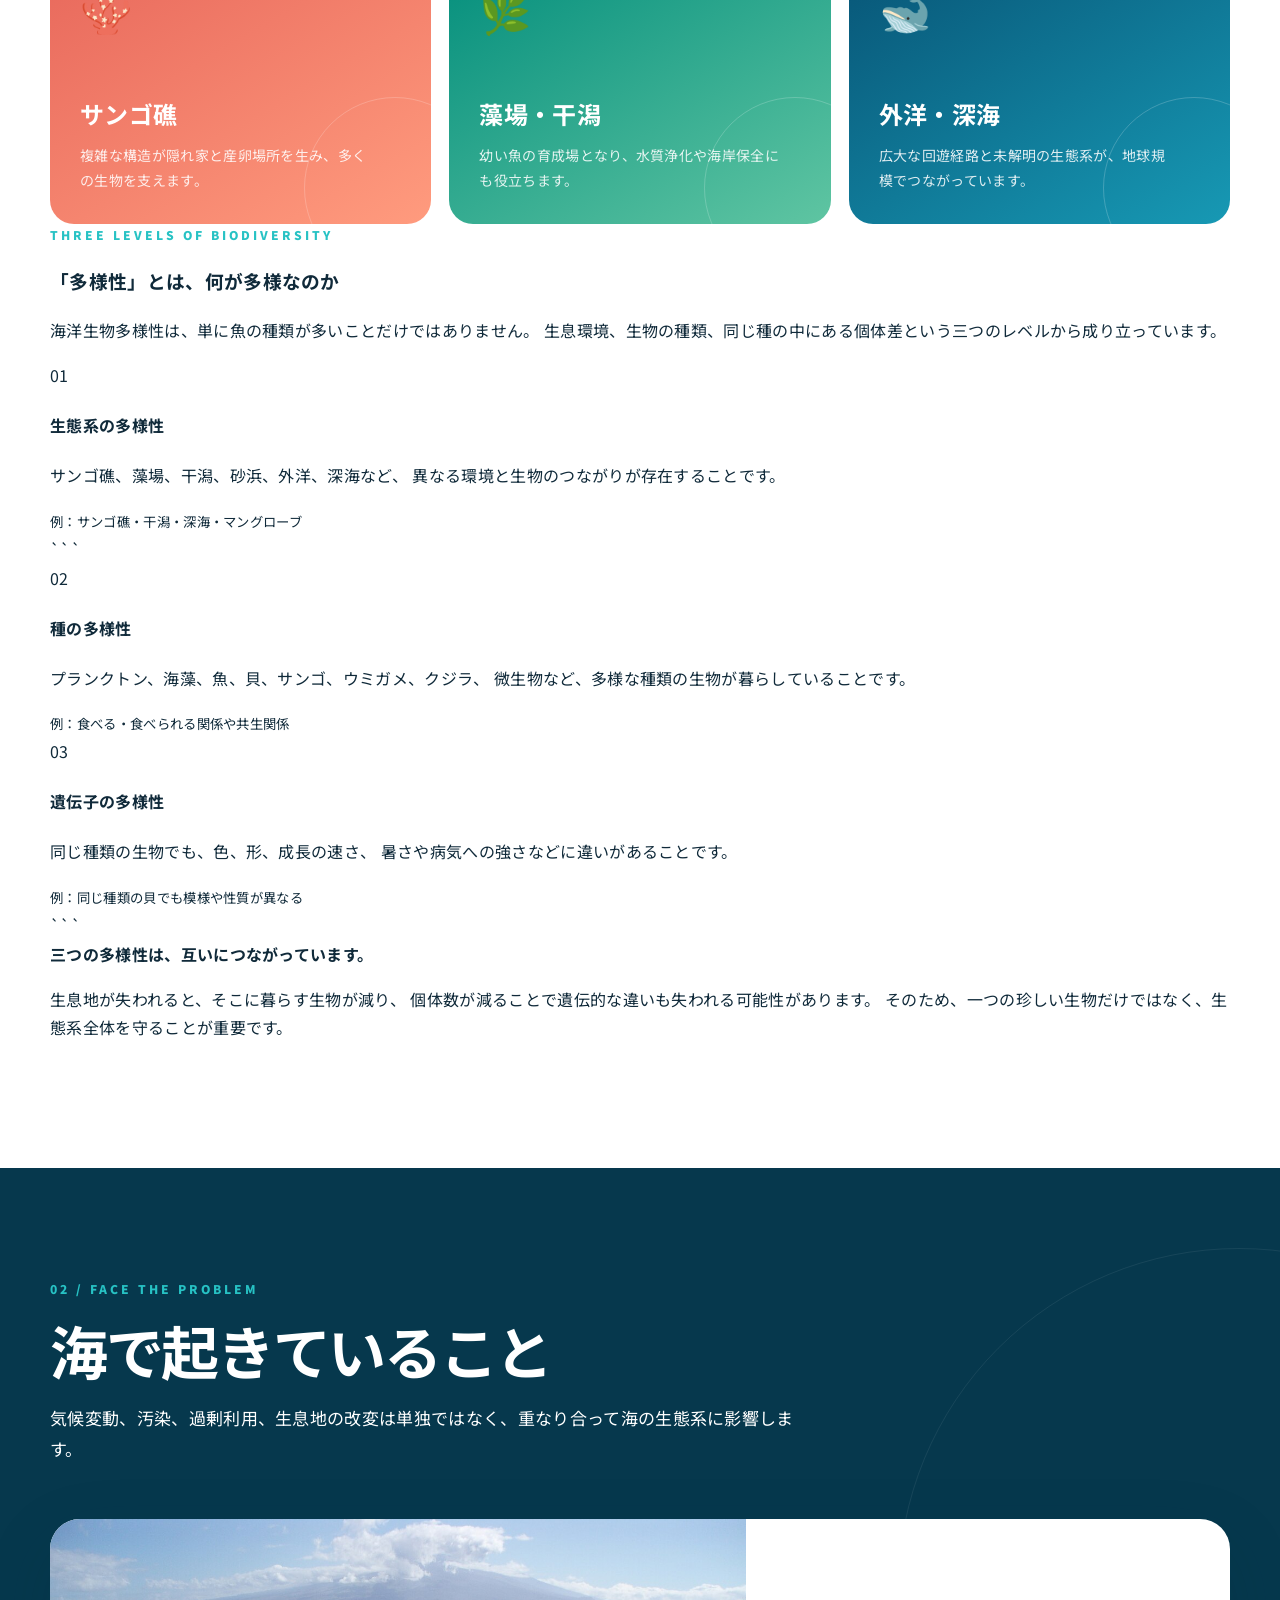
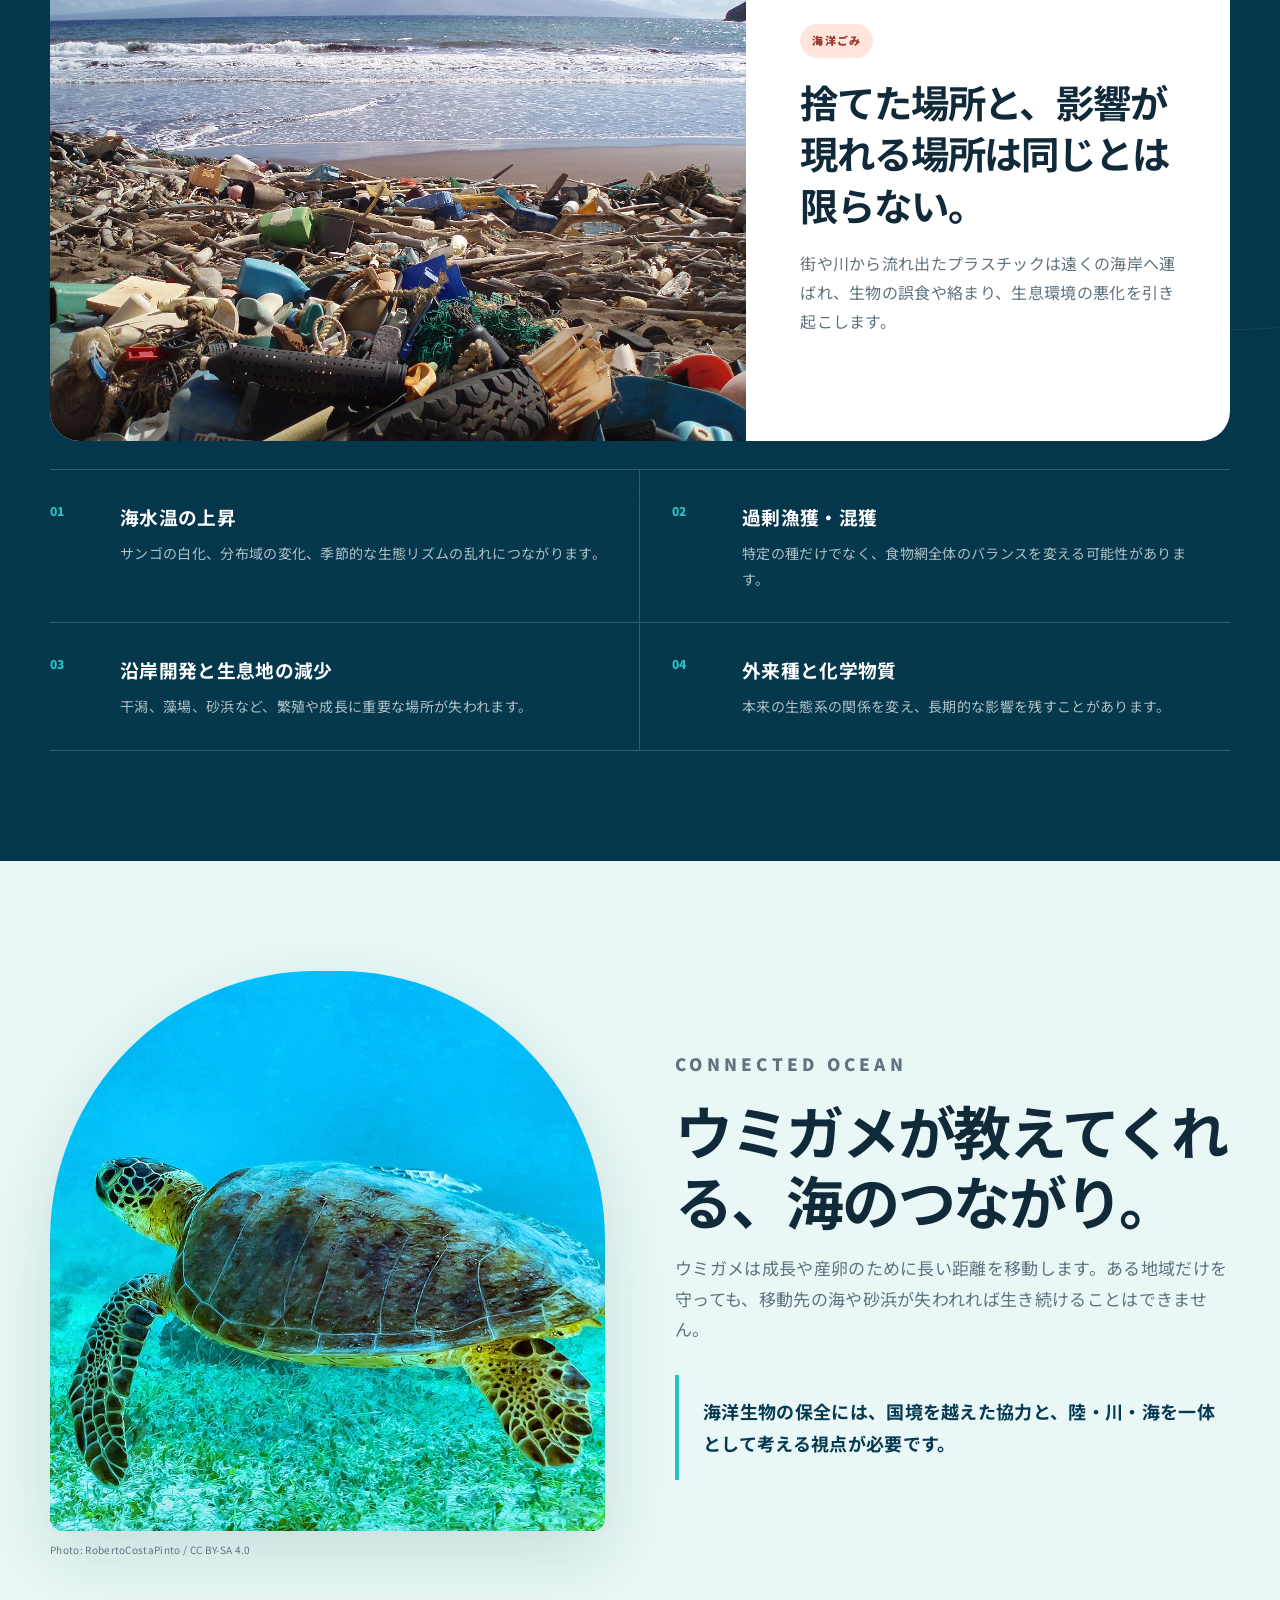
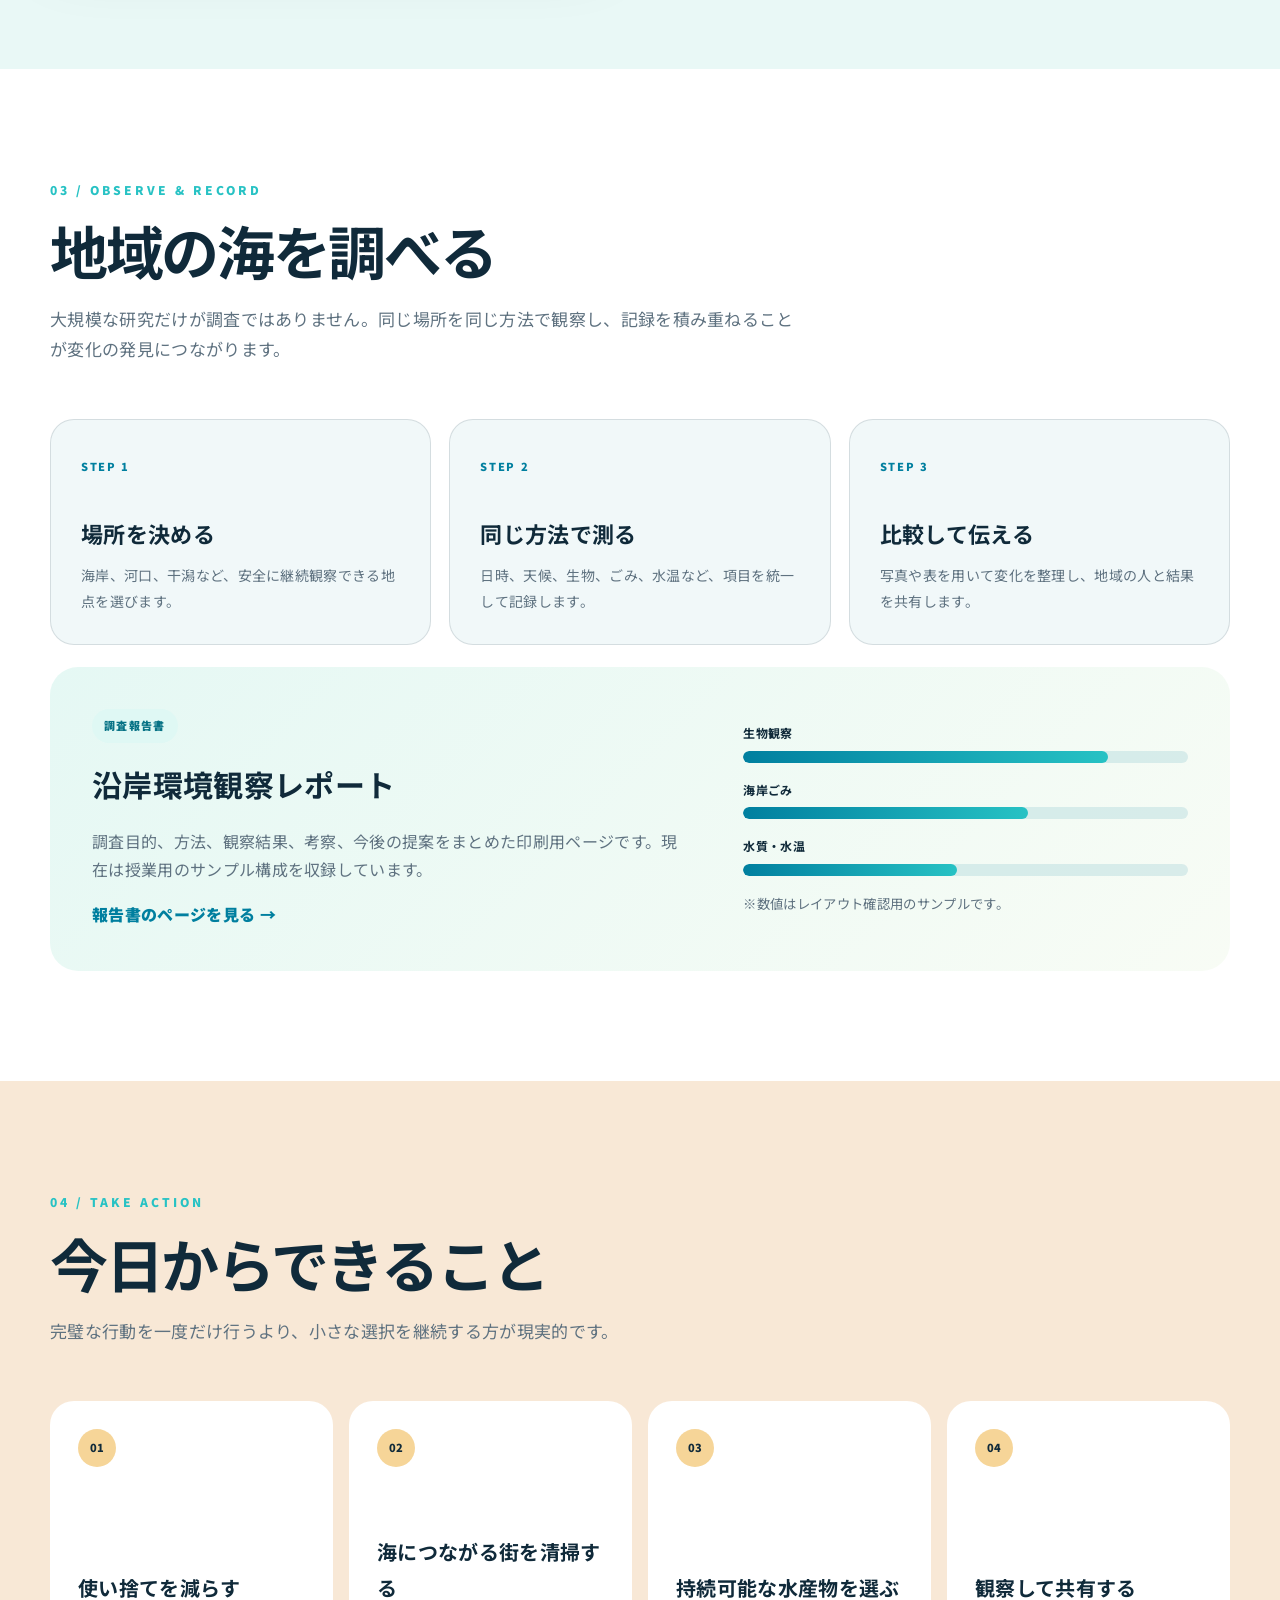
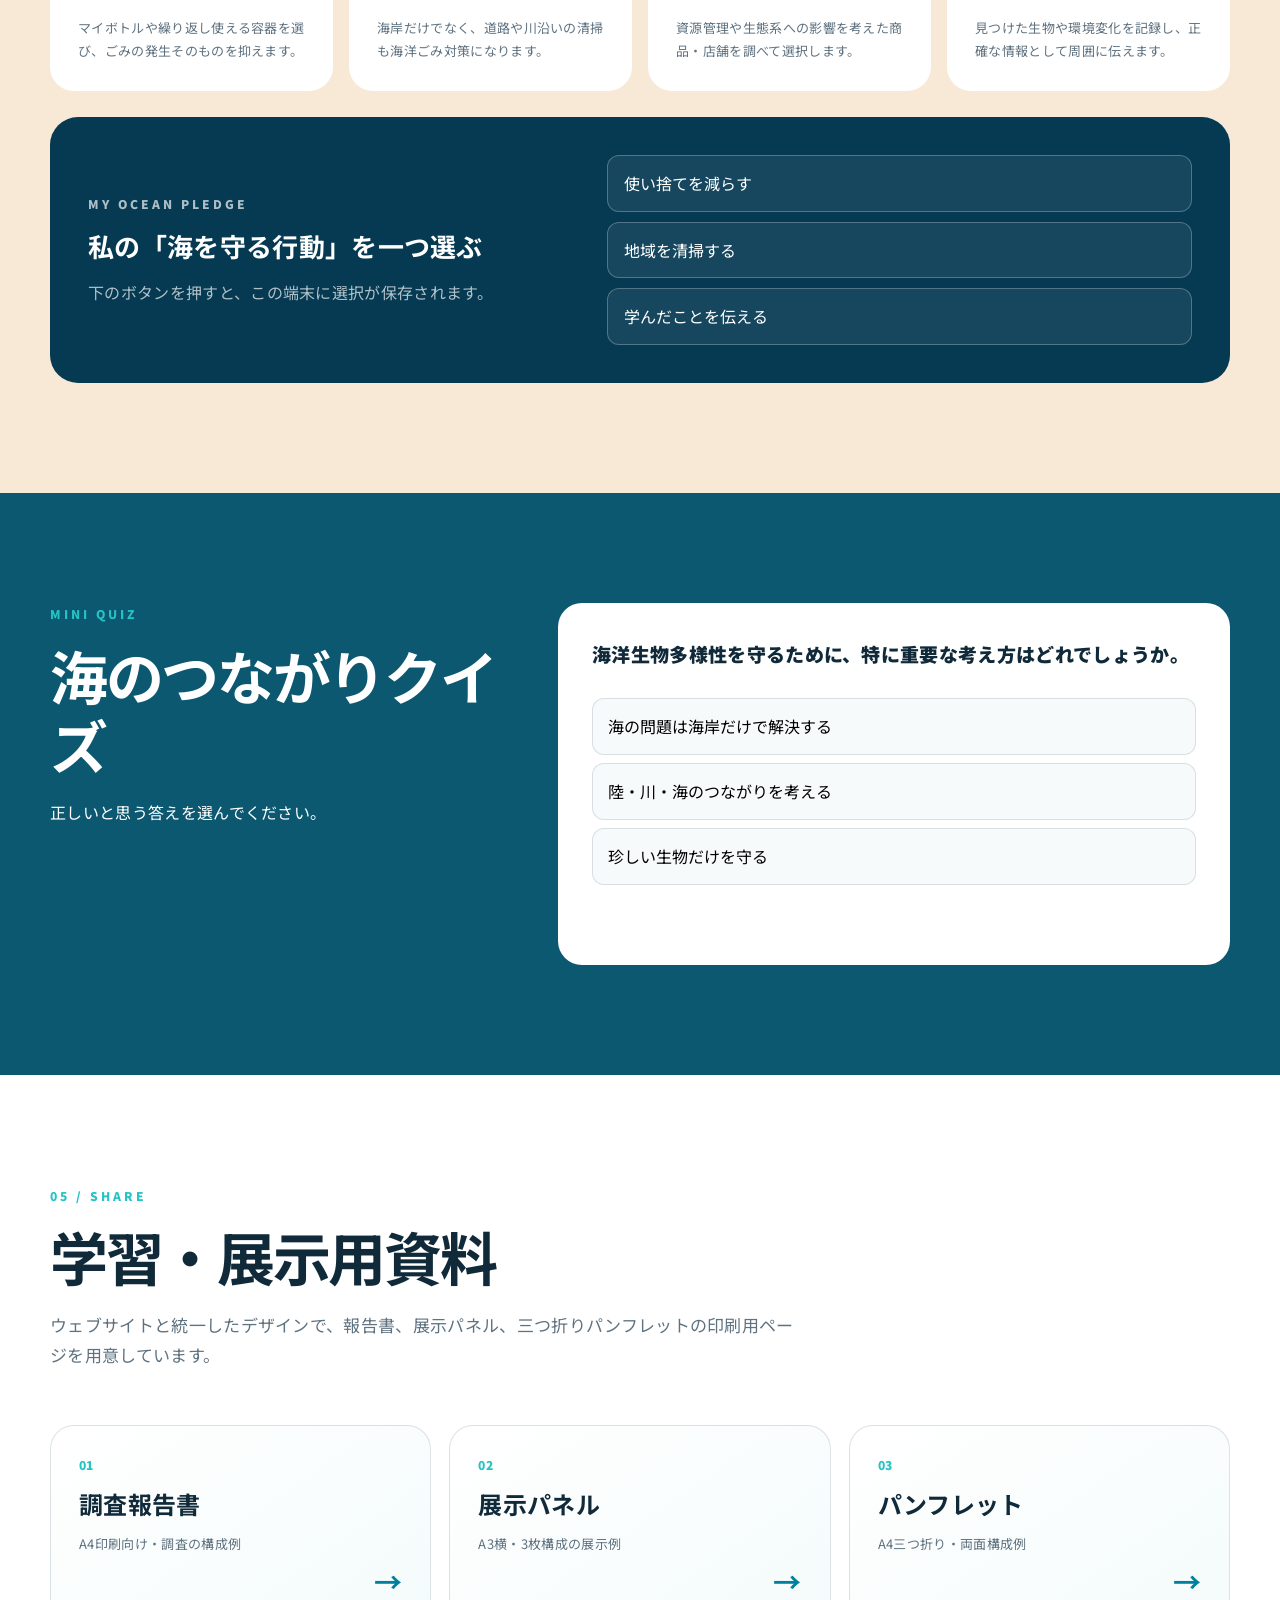
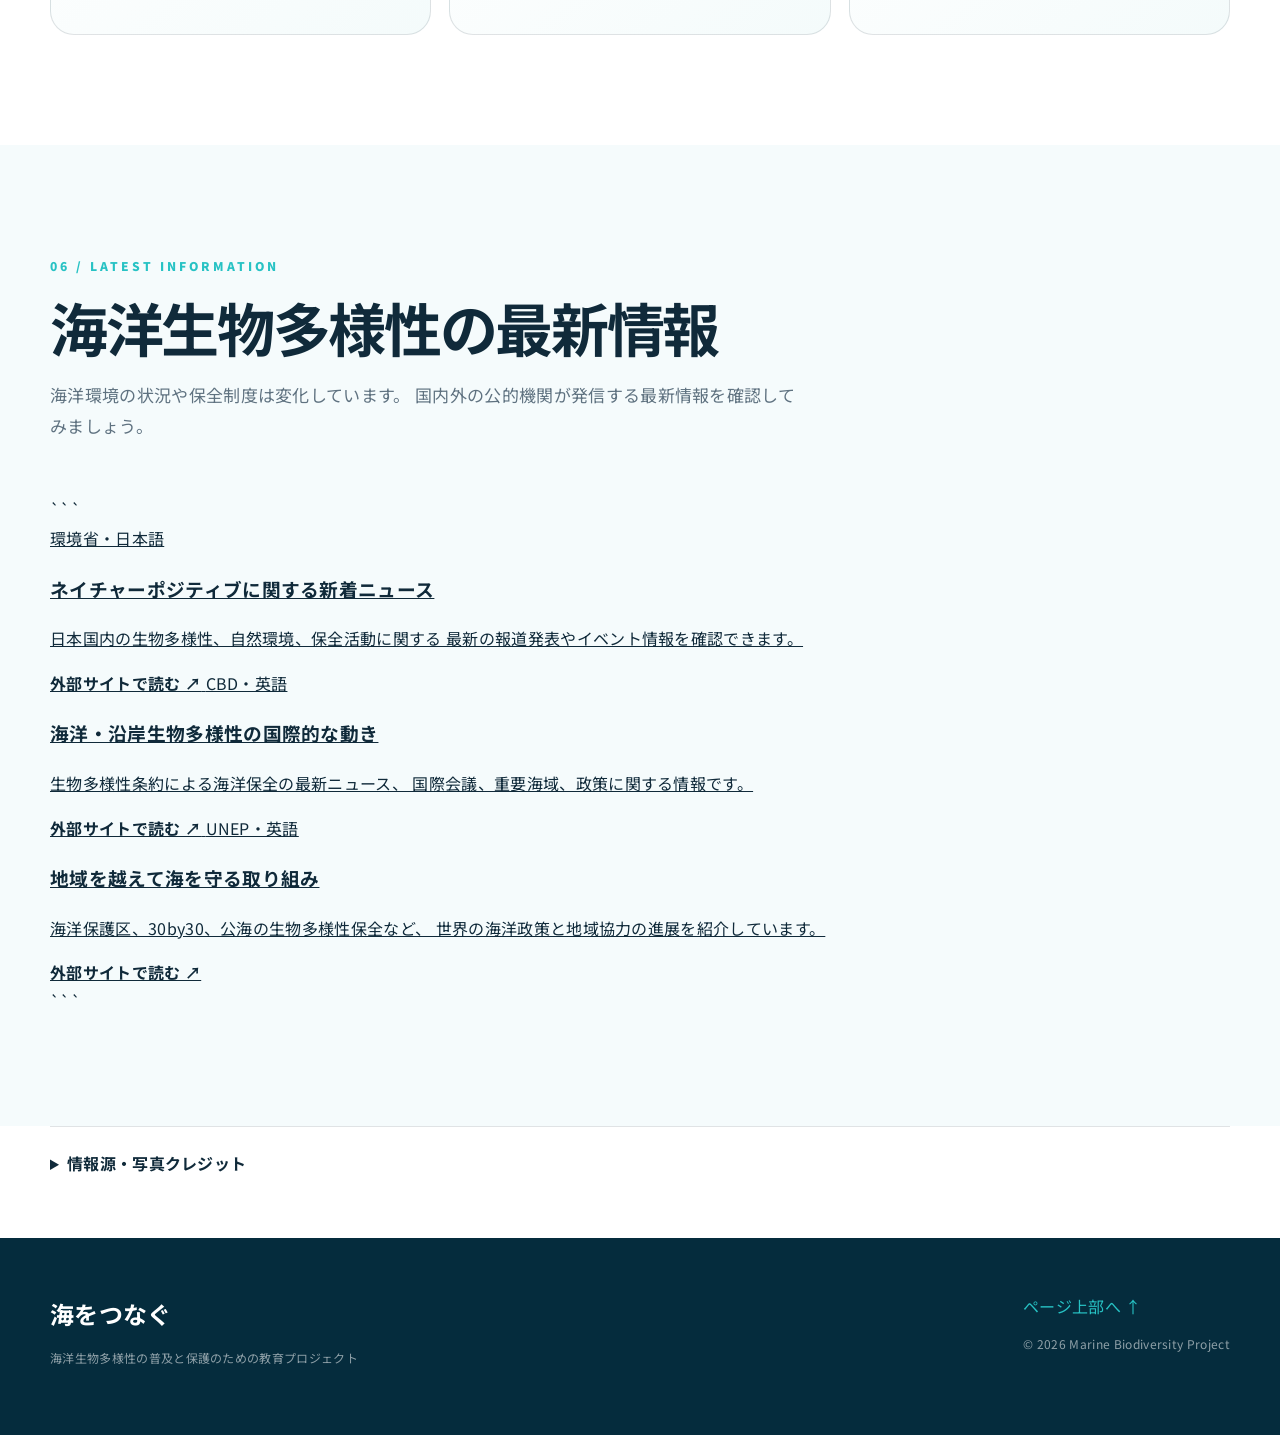
==== commit 6cfb809d: "Update index.html" ====
--- a/index.html
+++ b/index.html
@@ -12,13 +12,13 @@
   <link rel="stylesheet" href="styles.css">
   <script defer src="script.js"></script>
 </head>
-<body>
+<body id="top">
   <a class="skip-link" href="#main">本文へ移動</a>
 
-  <header class="site-header" id="top">
+  <header class="site-header">
     <div class="container nav-wrap">
-      <a class="brand" href="#top" aria-label="海をつなぐ ホーム">
-        <span class="brand-mark" aria-hidden="true">◌</span>
+    <a class="brand" href="index.html" aria-label="海をつなぐ ホーム"> 
+      <span class="brand-mark" aria-hidden="true">◌</span>
         <span><strong>海をつなぐ</strong><small>MARINE BIODIVERSITY PROJECT</small></span>
       </a>
       <button class="menu-button" aria-expanded="false" aria-controls="global-nav">メニュー</button>
@@ -92,6 +92,61 @@
             <p>広大な回遊経路と未解明の生態系が、地球規模でつながっています。</p>
           </article>
         </div>
+        <div class="diversity-explainer reveal">
+  <div class="diversity-explainer-heading">
+    <p class="section-kicker">THREE LEVELS OF BIODIVERSITY</p>
+    <h3>「多様性」とは、何が多様なのか</h3>
+    <p>
+      海洋生物多様性は、単に魚の種類が多いことだけではありません。
+      生息環境、生物の種類、同じ種の中にある個体差という三つのレベルから成り立っています。
+    </p>
+  </div>
+
+  <div class="diversity-level-grid">
+    <article class="diversity-level-card">
+      <span class="diversity-number">01</span>
+      <h4>生態系の多様性</h4>
+      <p>
+        サンゴ礁、藻場、干潟、砂浜、外洋、深海など、
+        異なる環境と生物のつながりが存在することです。
+      </p>
+      <small>例：サンゴ礁・干潟・深海・マングローブ</small>
+    </article>
+
+```
+<article class="diversity-level-card">
+  <span class="diversity-number">02</span>
+  <h4>種の多様性</h4>
+  <p>
+    プランクトン、海藻、魚、貝、サンゴ、ウミガメ、クジラ、
+    微生物など、多様な種類の生物が暮らしていることです。
+  </p>
+  <small>例：食べる・食べられる関係や共生関係</small>
+</article>
+
+<article class="diversity-level-card">
+  <span class="diversity-number">03</span>
+  <h4>遺伝子の多様性</h4>
+  <p>
+    同じ種類の生物でも、色、形、成長の速さ、
+    暑さや病気への強さなどに違いがあることです。
+  </p>
+  <small>例：同じ種類の貝でも模様や性質が異なる</small>
+</article>
+```
+
+  </div>
+
+  <div class="diversity-connection">
+    <strong>三つの多様性は、互いにつながっています。</strong>
+    <p>
+      生息地が失われると、そこに暮らす生物が減り、
+      個体数が減ることで遺伝的な違いも失われる可能性があります。
+      そのため、一つの珍しい生物だけではなく、生態系全体を守ることが重要です。
+    </p>
+  </div>
+</div>
+
       </div>
     </section>
 
@@ -228,6 +283,68 @@
         </div>
       </div>
     </section>
+    <section class="section external-news" id="news">
+  <div class="container">
+    <div class="section-heading reveal">
+      <p class="section-kicker">06 / LATEST INFORMATION</p>
+      <h2>海洋生物多様性の最新情報</h2>
+      <p>
+        海洋環境の状況や保全制度は変化しています。
+        国内外の公的機関が発信する最新情報を確認してみましょう。
+      </p>
+    </div>
+
+```
+<div class="news-grid">
+  <a
+    class="news-card reveal"
+    href="https://policies.env.go.jp/nature/nature-positive/news/press/"
+    target="_blank"
+    rel="noopener noreferrer"
+  >
+    <span class="news-source">環境省・日本語</span>
+    <h3>ネイチャーポジティブに関する新着ニュース</h3>
+    <p>
+      日本国内の生物多様性、自然環境、保全活動に関する
+      最新の報道発表やイベント情報を確認できます。
+    </p>
+    <b>外部サイトで読む ↗</b>
+  </a>
+
+  <a
+    class="news-card reveal"
+    href="https://www.cbd.int/marine"
+    target="_blank"
+    rel="noopener noreferrer"
+  >
+    <span class="news-source">CBD・英語</span>
+    <h3>海洋・沿岸生物多様性の国際的な動き</h3>
+    <p>
+      生物多様性条約による海洋保全の最新ニュース、
+      国際会議、重要海域、政策に関する情報です。
+    </p>
+    <b>外部サイトで読む ↗</b>
+  </a>
+
+  <a
+    class="news-card reveal"
+    href="https://www.unep.org/cep/news/blogpost/how-regional-seas-support-ocean-commitments"
+    target="_blank"
+    rel="noopener noreferrer"
+  >
+    <span class="news-source">UNEP・英語</span>
+    <h3>地域を越えて海を守る取り組み</h3>
+    <p>
+      海洋保護区、30by30、公海の生物多様性保全など、
+      世界の海洋政策と地域協力の進展を紹介しています。
+    </p>
+    <b>外部サイトで読む ↗</b>
+  </a>
+</div>
+```
+
+  </div>
+</section>
 
     <section class="sources-section">
       <div class="container">
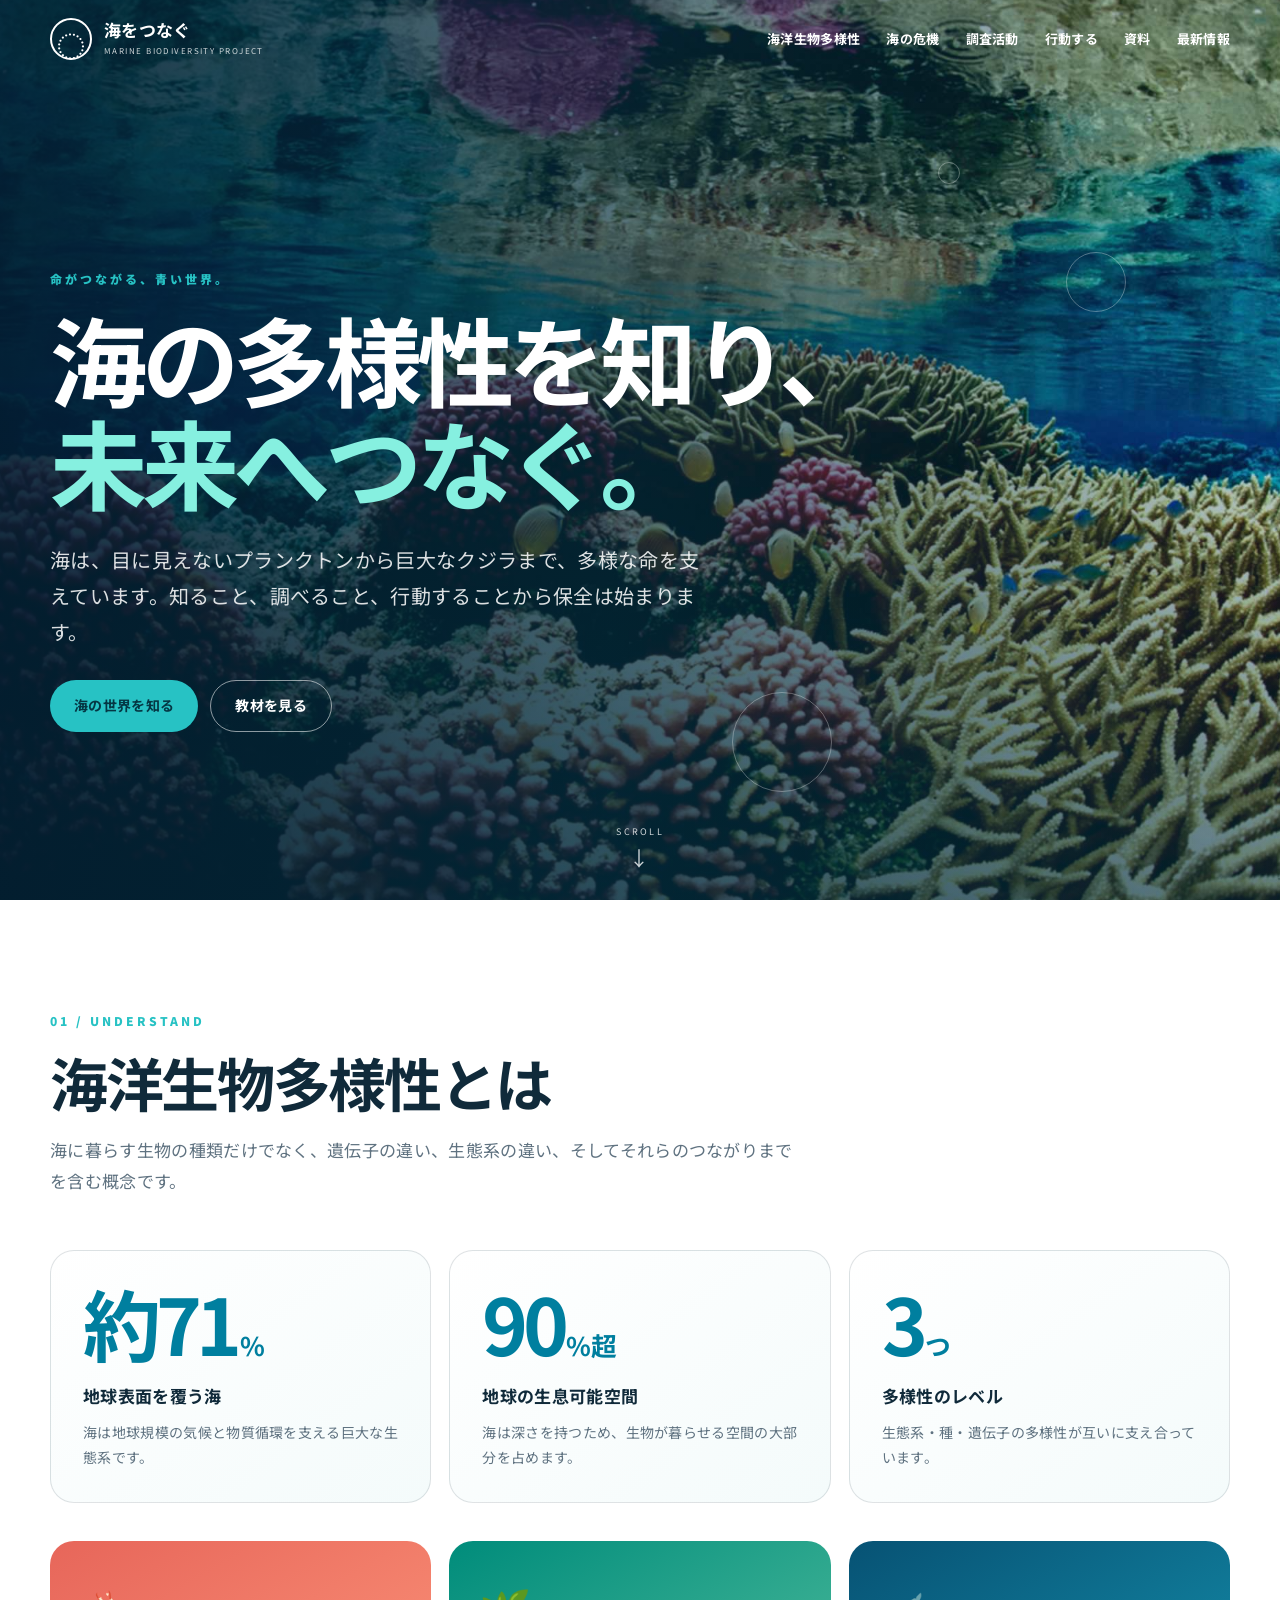
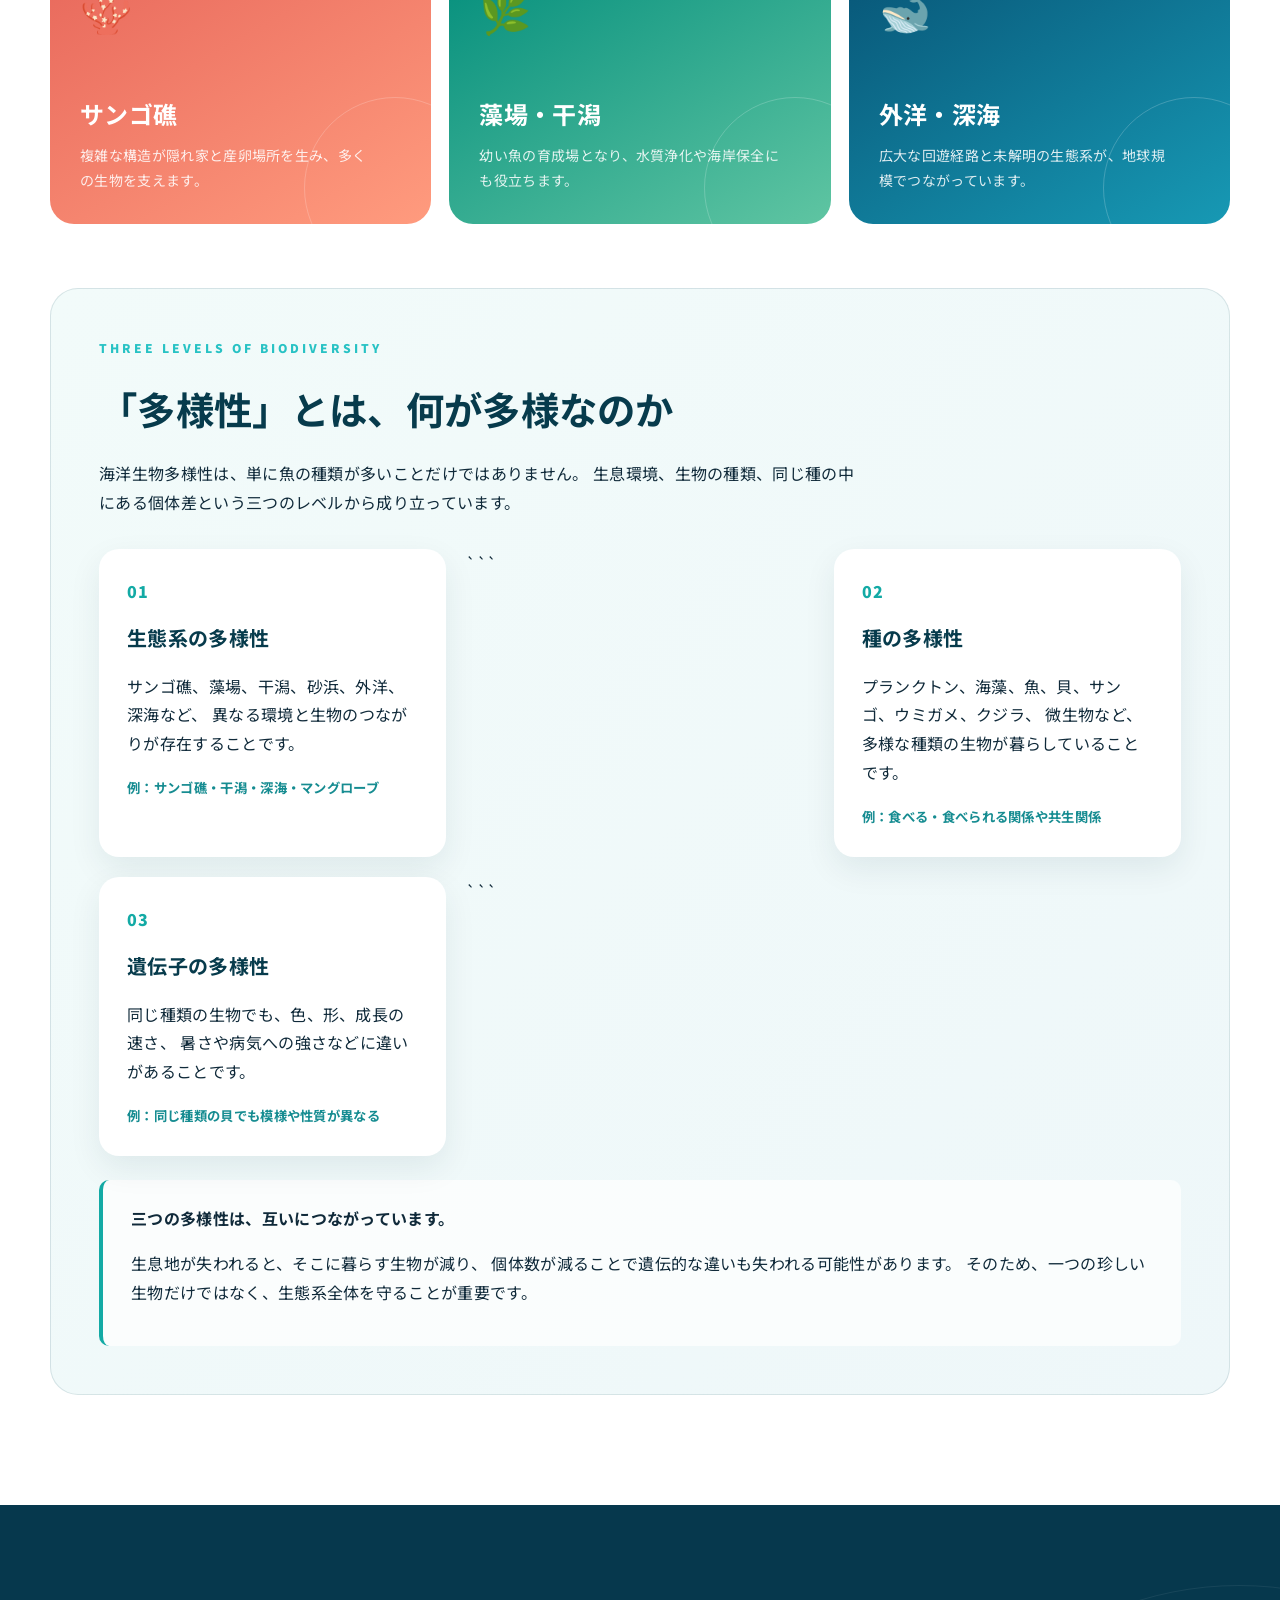
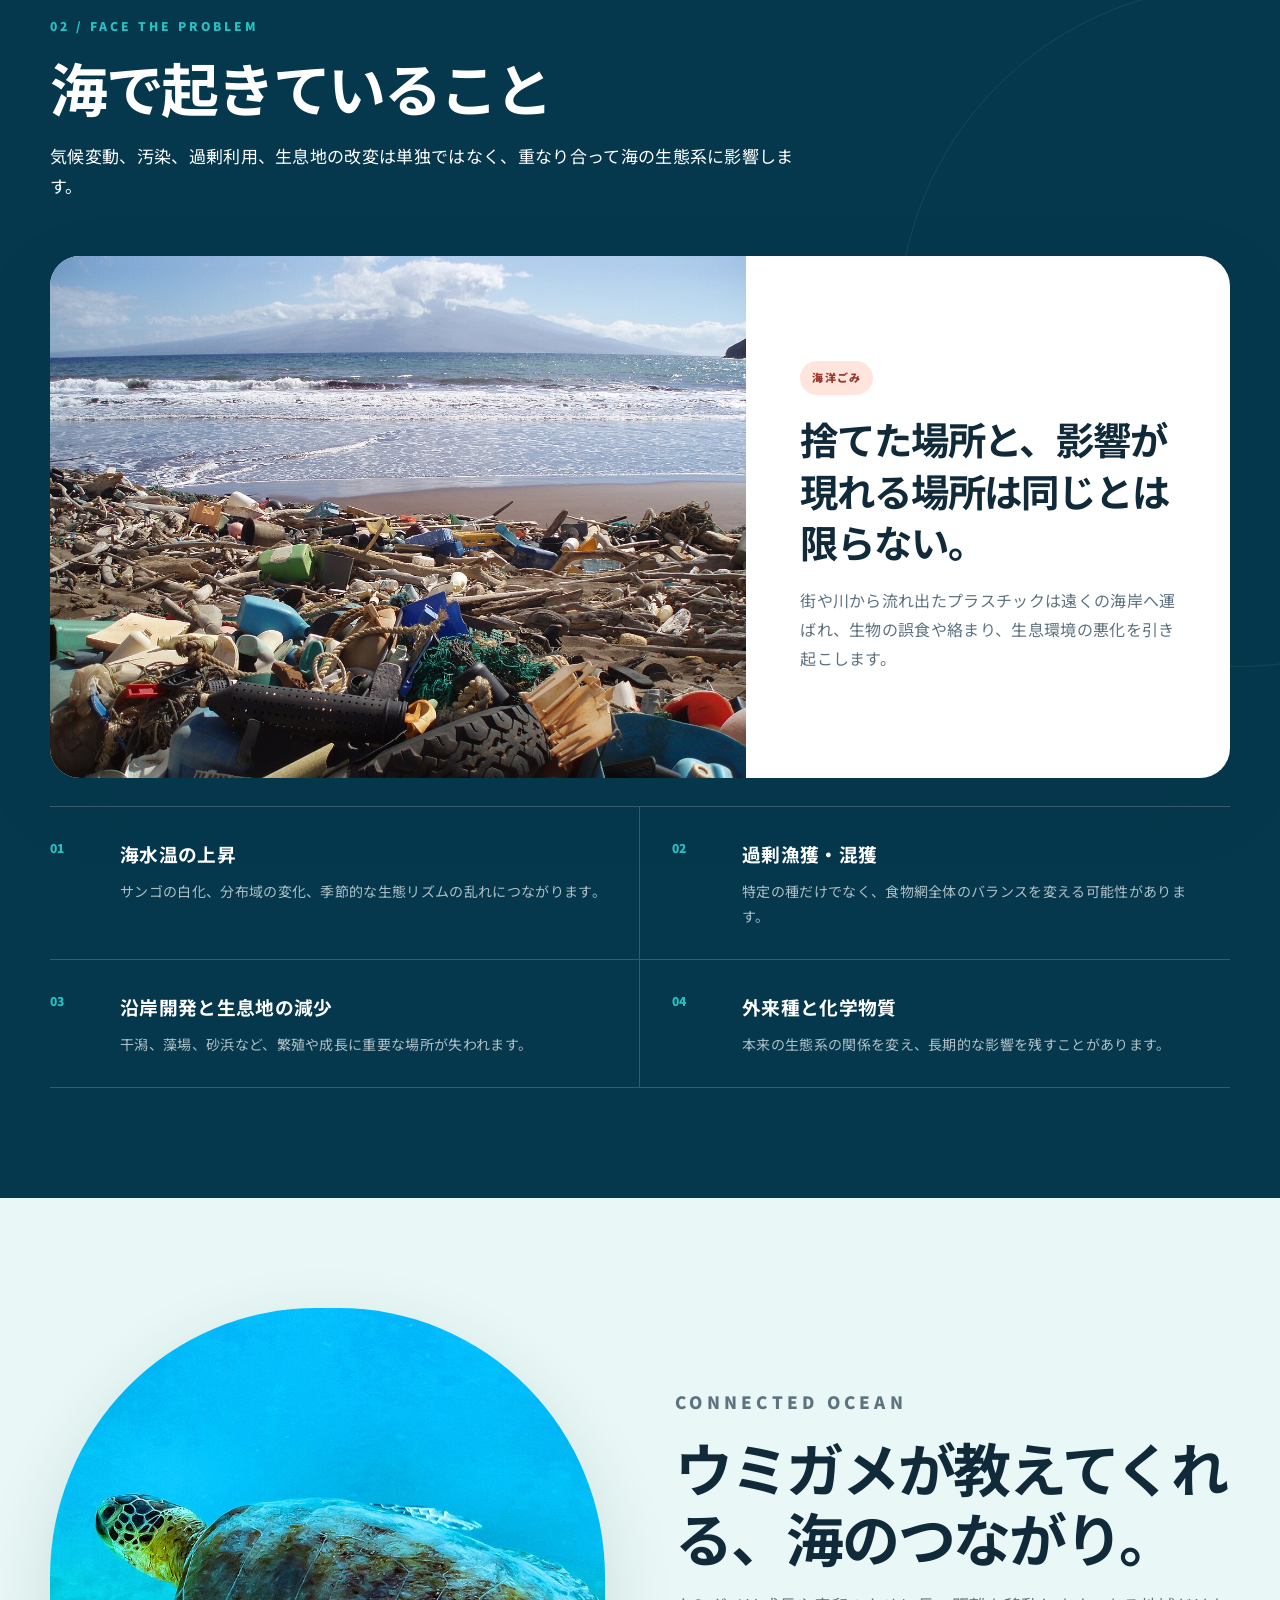
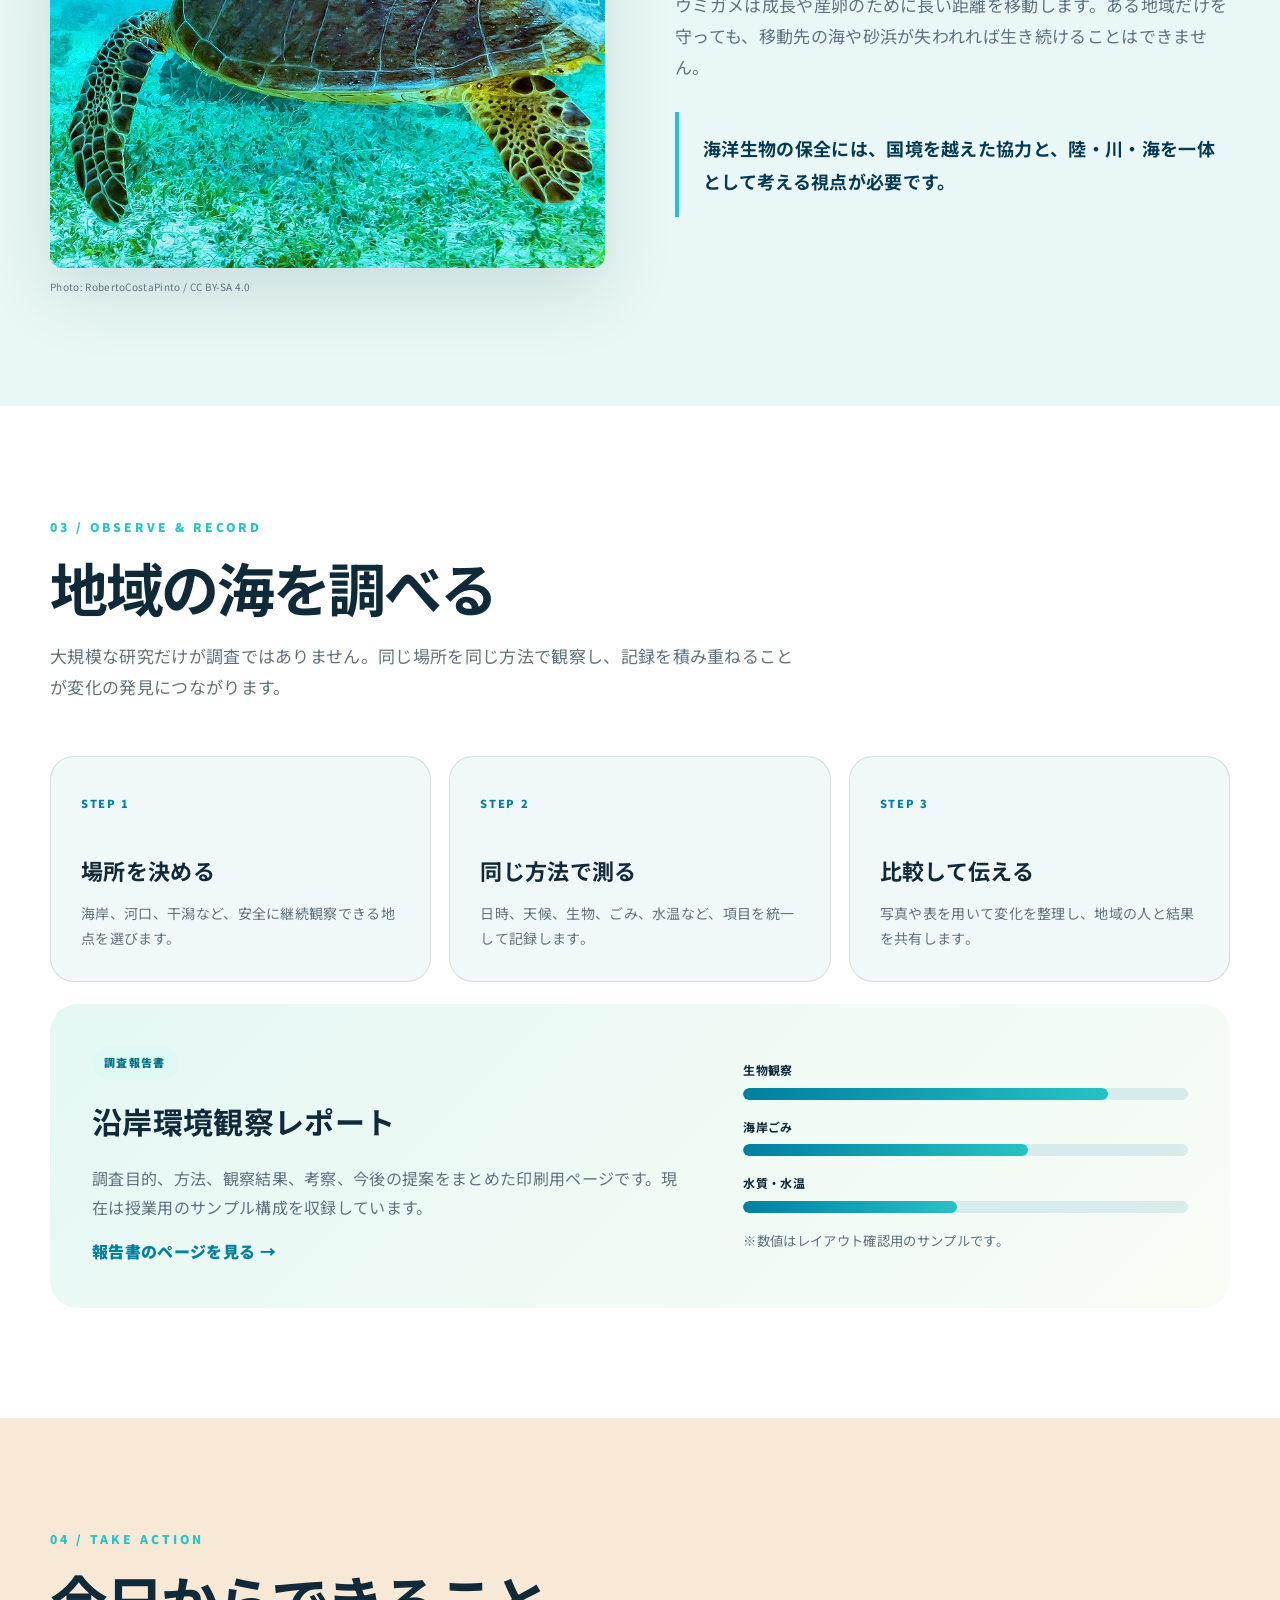
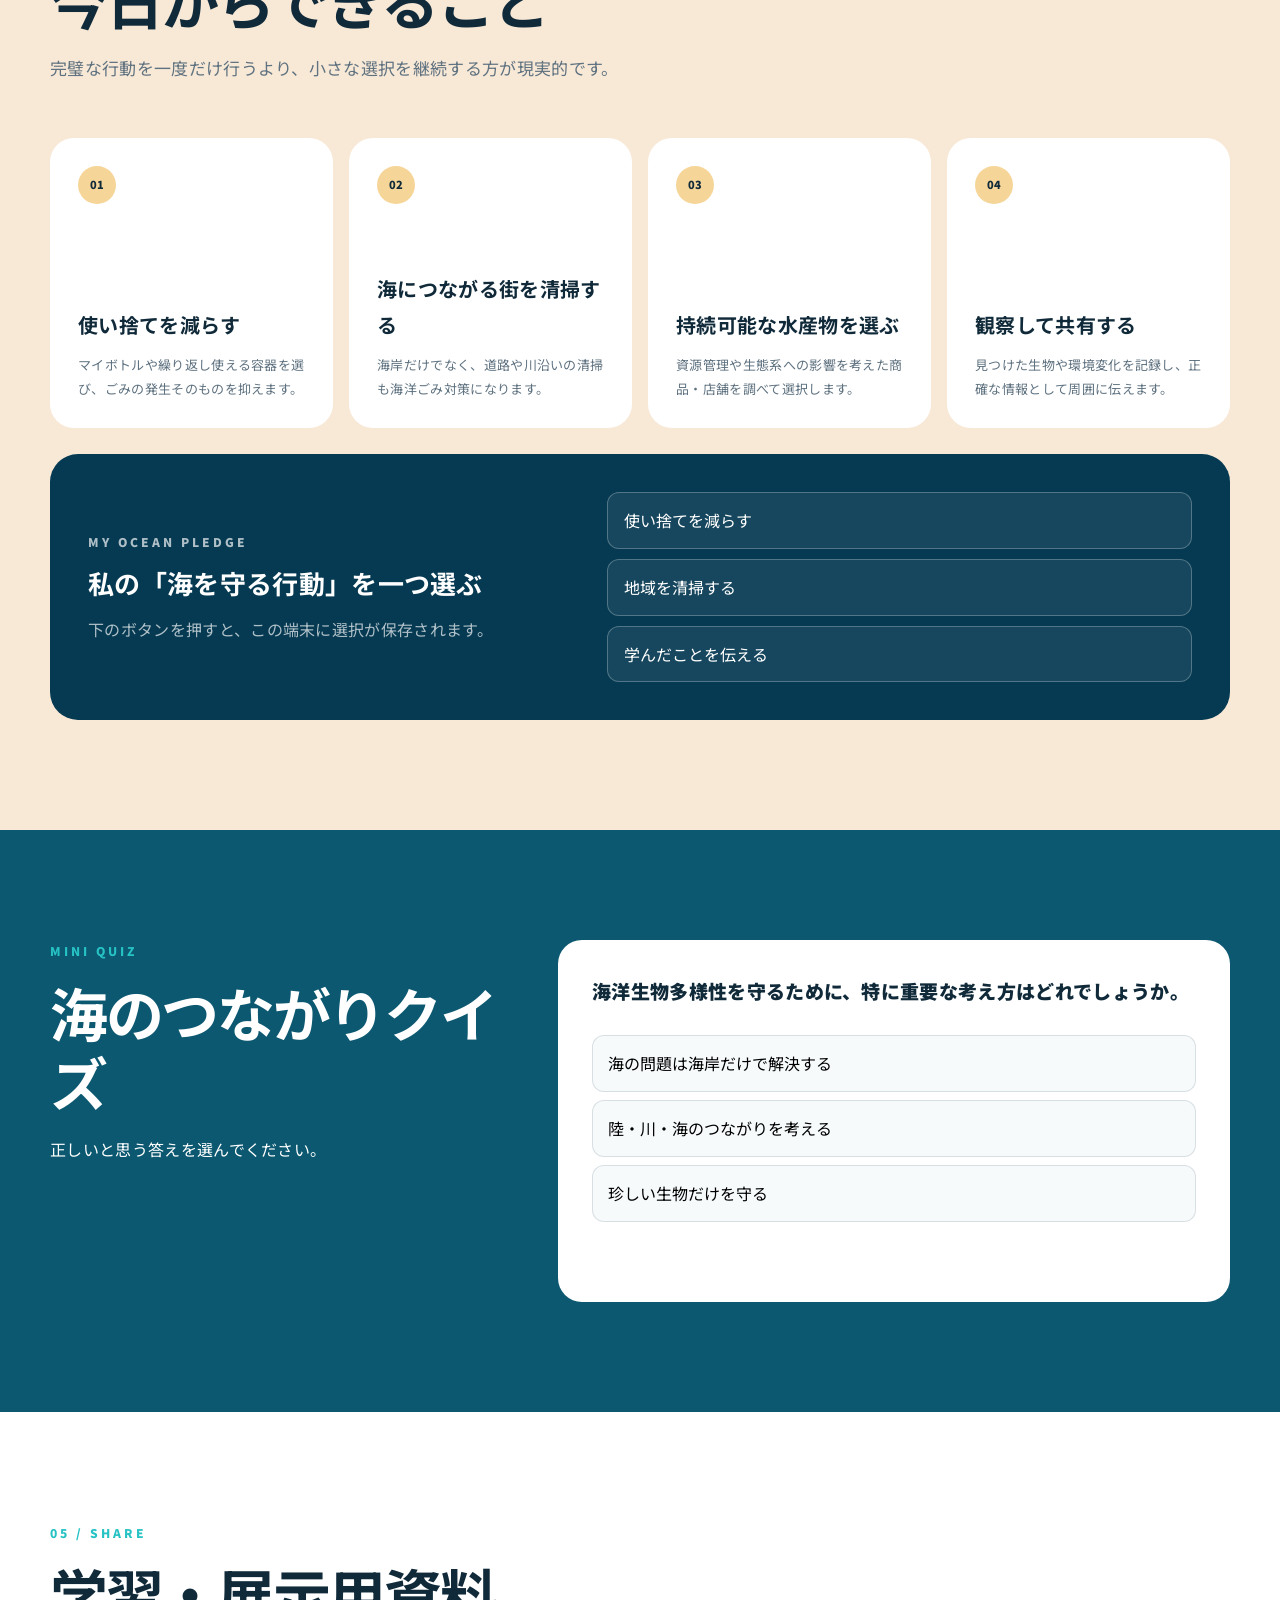
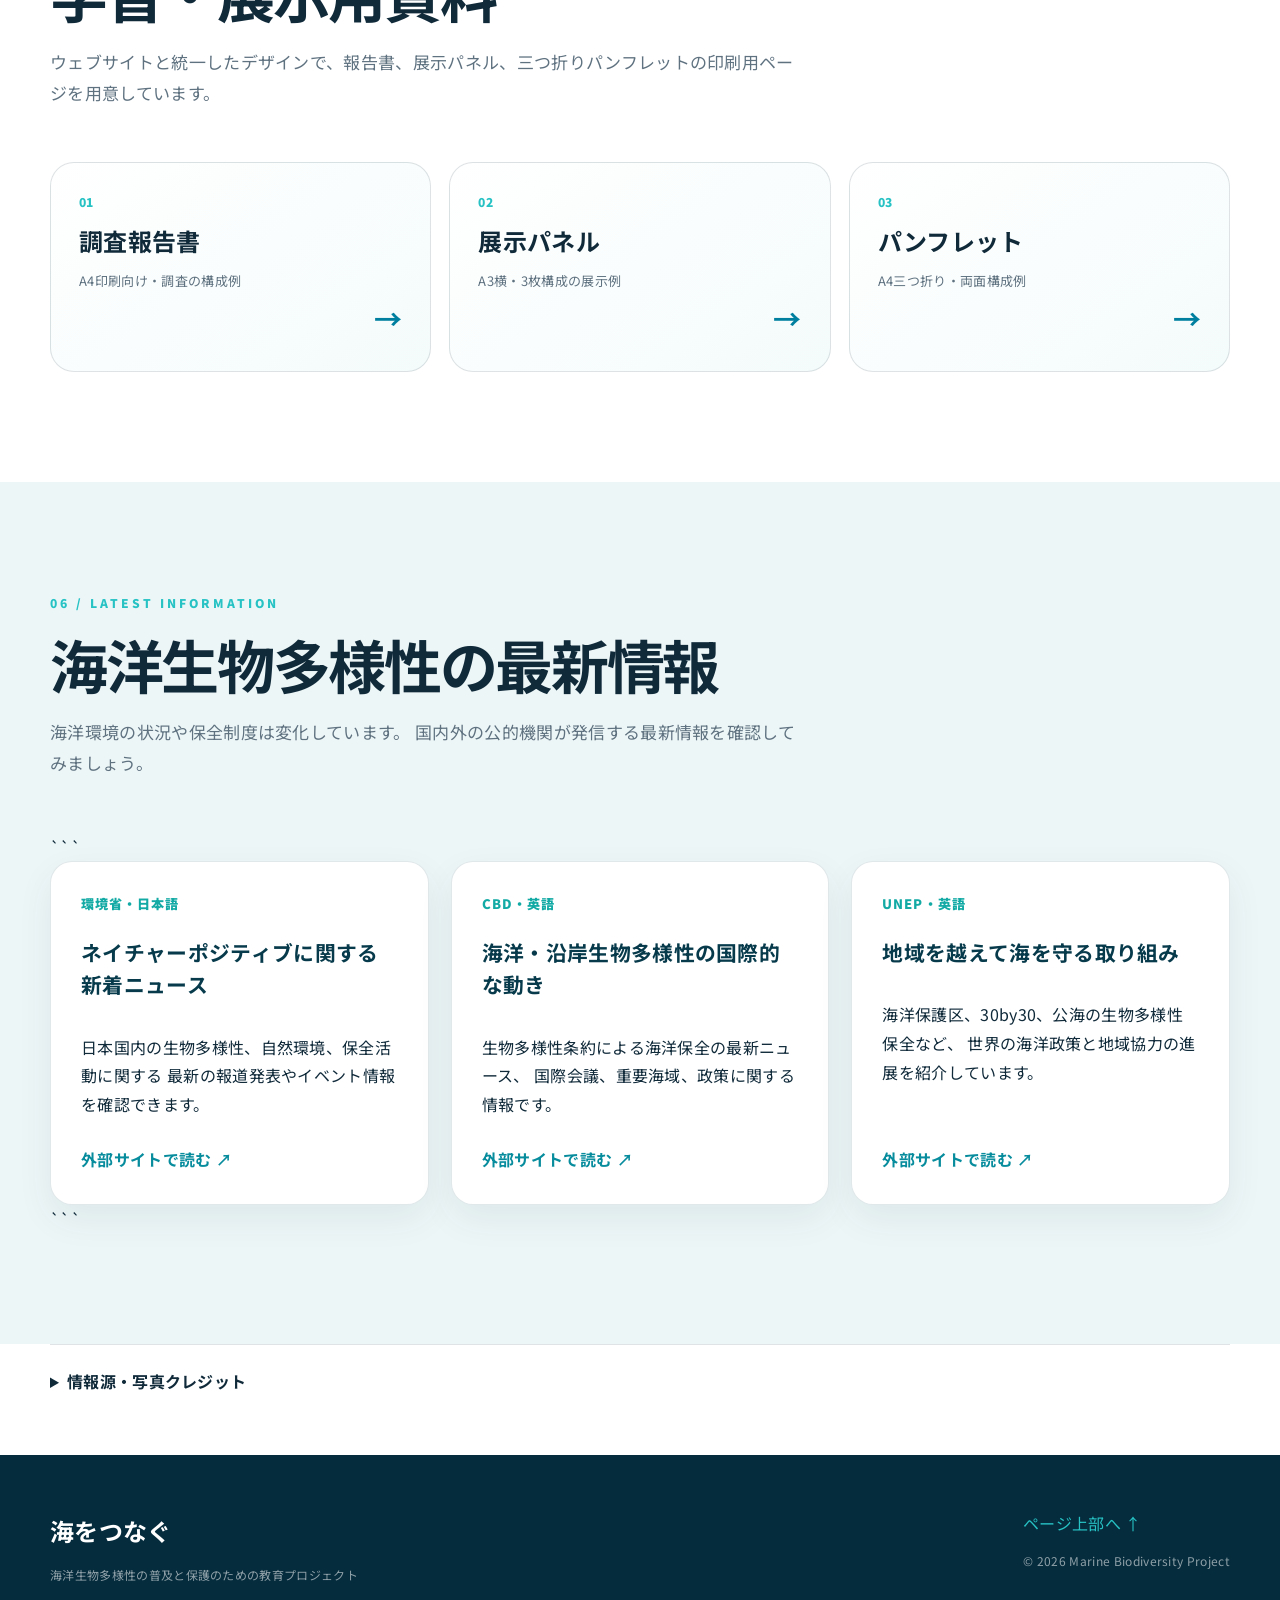
==== commit 15549493: "Add news link to navigation in index.html" ====
--- a/index.html
+++ b/index.html
@@ -28,6 +28,7 @@
         <a href="#research">調査活動</a>
         <a href="#actions">行動する</a>
         <a href="#resources">資料</a>
+        <a href="#news">最新情報</a>
       </nav>
     </div>
   </header>
--- a/styles.css
+++ b/styles.css
@@ -259,3 +259,133 @@
   .panel-sheet { width: 420mm; min-height: 297mm; }
   .brochure-sheet { width: 297mm; height: 210mm; }
 }
+/* Biodiversity detail section */
+.diversity-explainer {
+margin-top: 64px;
+padding: 48px;
+border: 1px solid rgba(8, 70, 85, 0.12);
+border-radius: 28px;
+background: linear-gradient(135deg, #f2fbfa, #eef7f9);
+}
+
+.diversity-explainer-heading {
+max-width: 760px;
+margin-bottom: 32px;
+}
+
+.diversity-explainer-heading h3 {
+margin: 8px 0 16px;
+font-size: clamp(1.7rem, 3vw, 2.5rem);
+color: #073b4c;
+}
+
+.diversity-level-grid {
+display: grid;
+grid-template-columns: repeat(3, minmax(0, 1fr));
+gap: 20px;
+}
+
+.diversity-level-card {
+padding: 28px;
+border-radius: 20px;
+background: #ffffff;
+box-shadow: 0 12px 32px rgba(5, 55, 70, 0.08);
+}
+
+.diversity-number {
+display: block;
+margin-bottom: 14px;
+color: #13aaa5;
+font-weight: 900;
+letter-spacing: 0.08em;
+}
+
+.diversity-level-card h4 {
+margin: 0 0 12px;
+font-size: 1.25rem;
+color: #073b4c;
+}
+
+.diversity-level-card small {
+display: block;
+margin-top: 18px;
+color: #168c91;
+font-weight: 700;
+}
+
+.diversity-connection {
+margin-top: 24px;
+padding: 24px 28px;
+border-left: 4px solid #13aaa5;
+border-radius: 10px;
+background: rgba(255, 255, 255, 0.72);
+}
+
+/* External news section */
+.external-news {
+background: #edf6f7;
+}
+
+.news-grid {
+display: grid;
+grid-template-columns: repeat(3, minmax(0, 1fr));
+gap: 22px;
+}
+
+.news-card {
+display: flex;
+min-height: 300px;
+padding: 30px;
+flex-direction: column;
+border: 1px solid rgba(8, 70, 85, 0.12);
+border-radius: 22px;
+background: #ffffff;
+color: inherit;
+text-decoration: none;
+box-shadow: 0 14px 36px rgba(5, 55, 70, 0.07);
+transition: transform 0.25s ease, box-shadow 0.25s ease;
+}
+
+.news-card:hover {
+transform: translateY(-5px);
+box-shadow: 0 20px 44px rgba(5, 55, 70, 0.13);
+}
+
+.news-source {
+margin-bottom: 20px;
+color: #13aaa5;
+font-size: 0.82rem;
+font-weight: 900;
+letter-spacing: 0.08em;
+}
+
+.news-card h3 {
+margin: 0 0 16px;
+color: #073b4c;
+font-size: 1.3rem;
+line-height: 1.55;
+}
+
+.news-card p {
+margin-bottom: 26px;
+}
+
+.news-card b {
+margin-top: auto;
+color: #078c9d;
+}
+
+@media (max-width: 820px) {
+.diversity-explainer {
+padding: 28px 20px;
+}
+
+.diversity-level-grid,
+.news-grid {
+grid-template-columns: 1fr;
+}
+
+.news-card {
+min-height: auto;
+}
+}
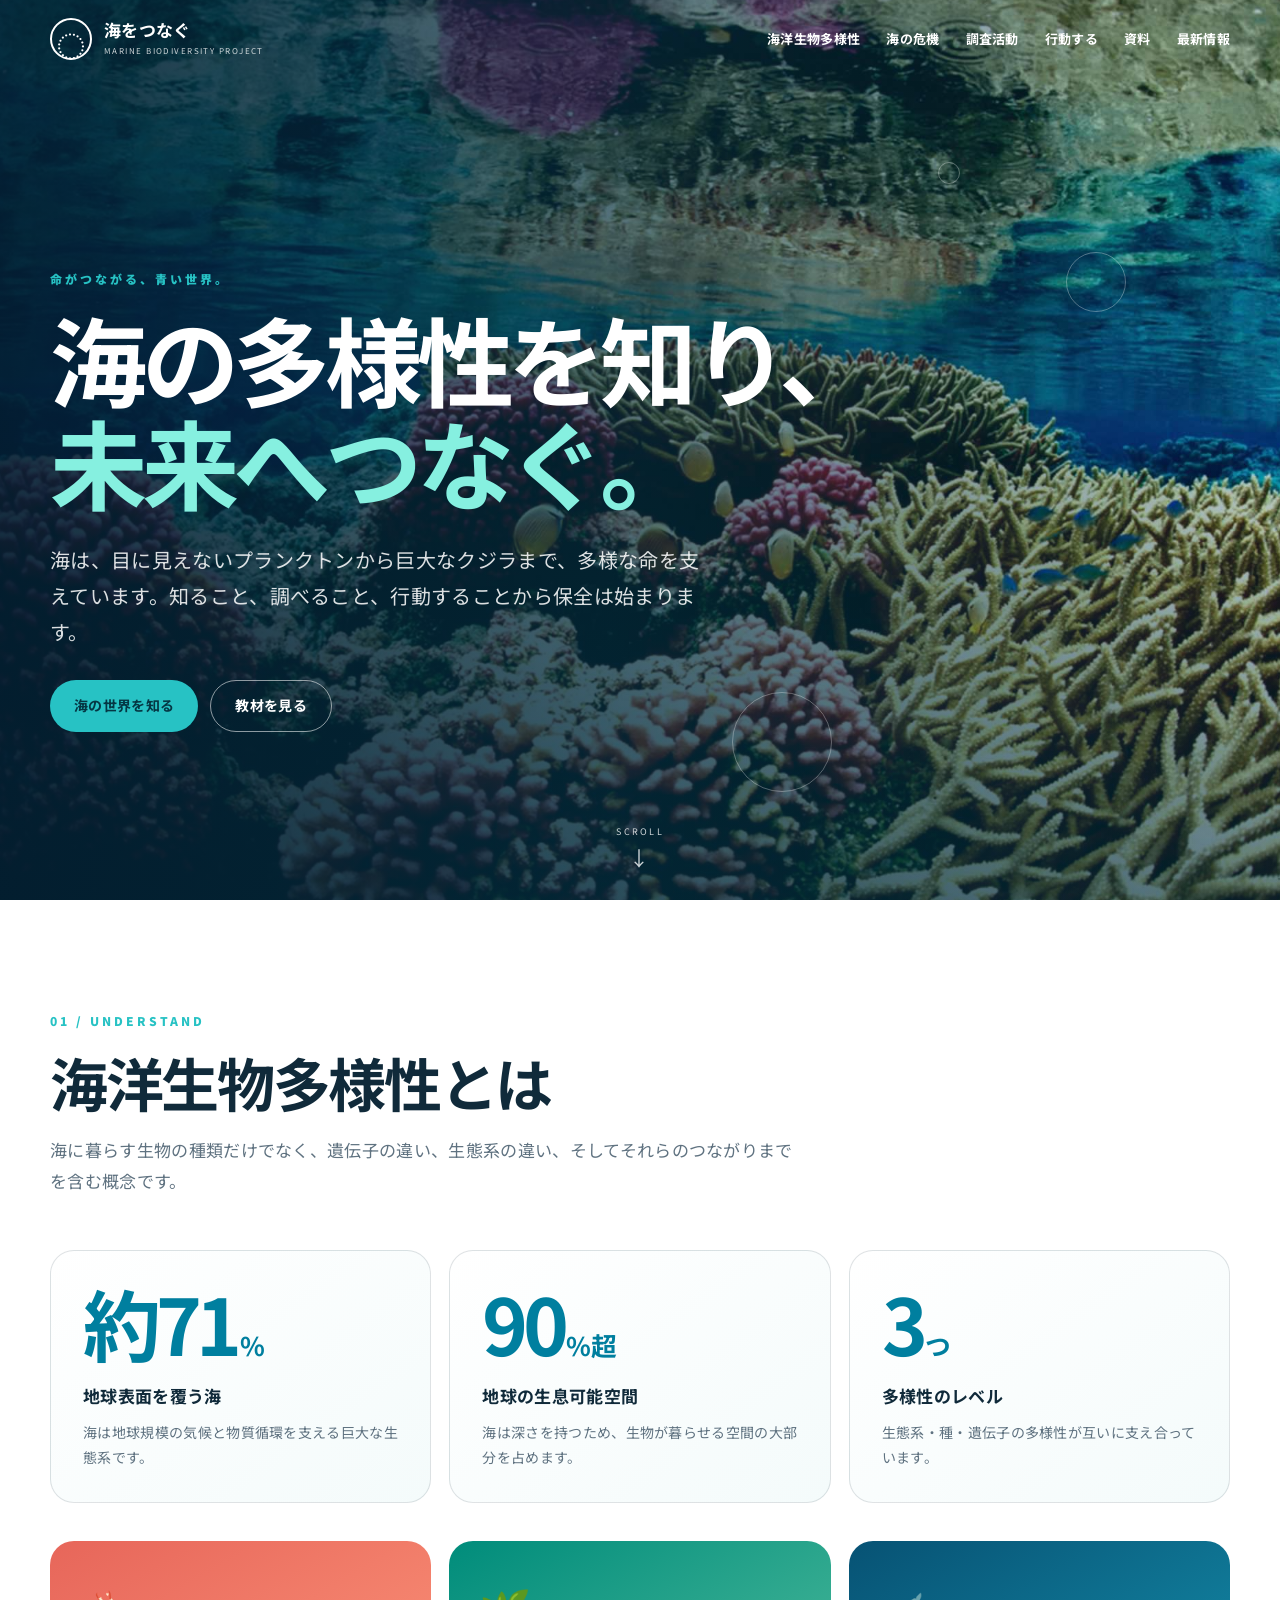
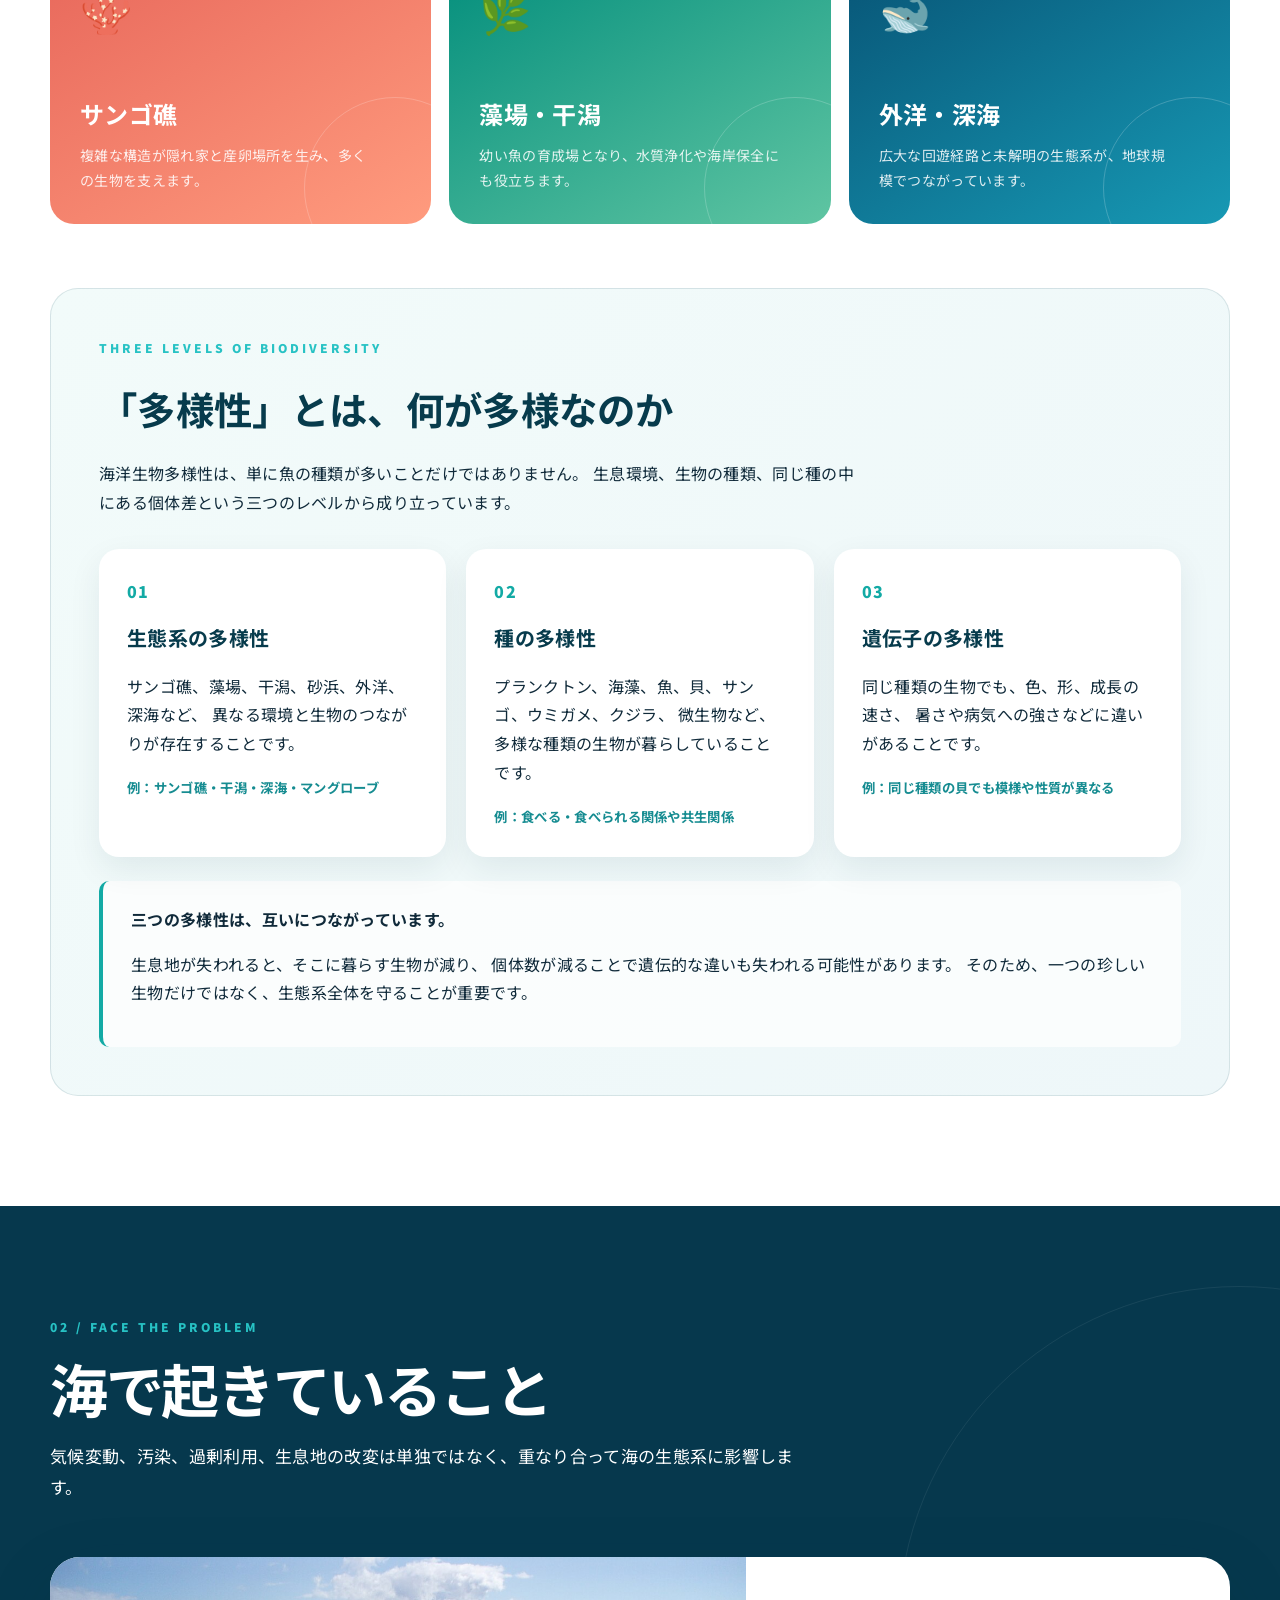
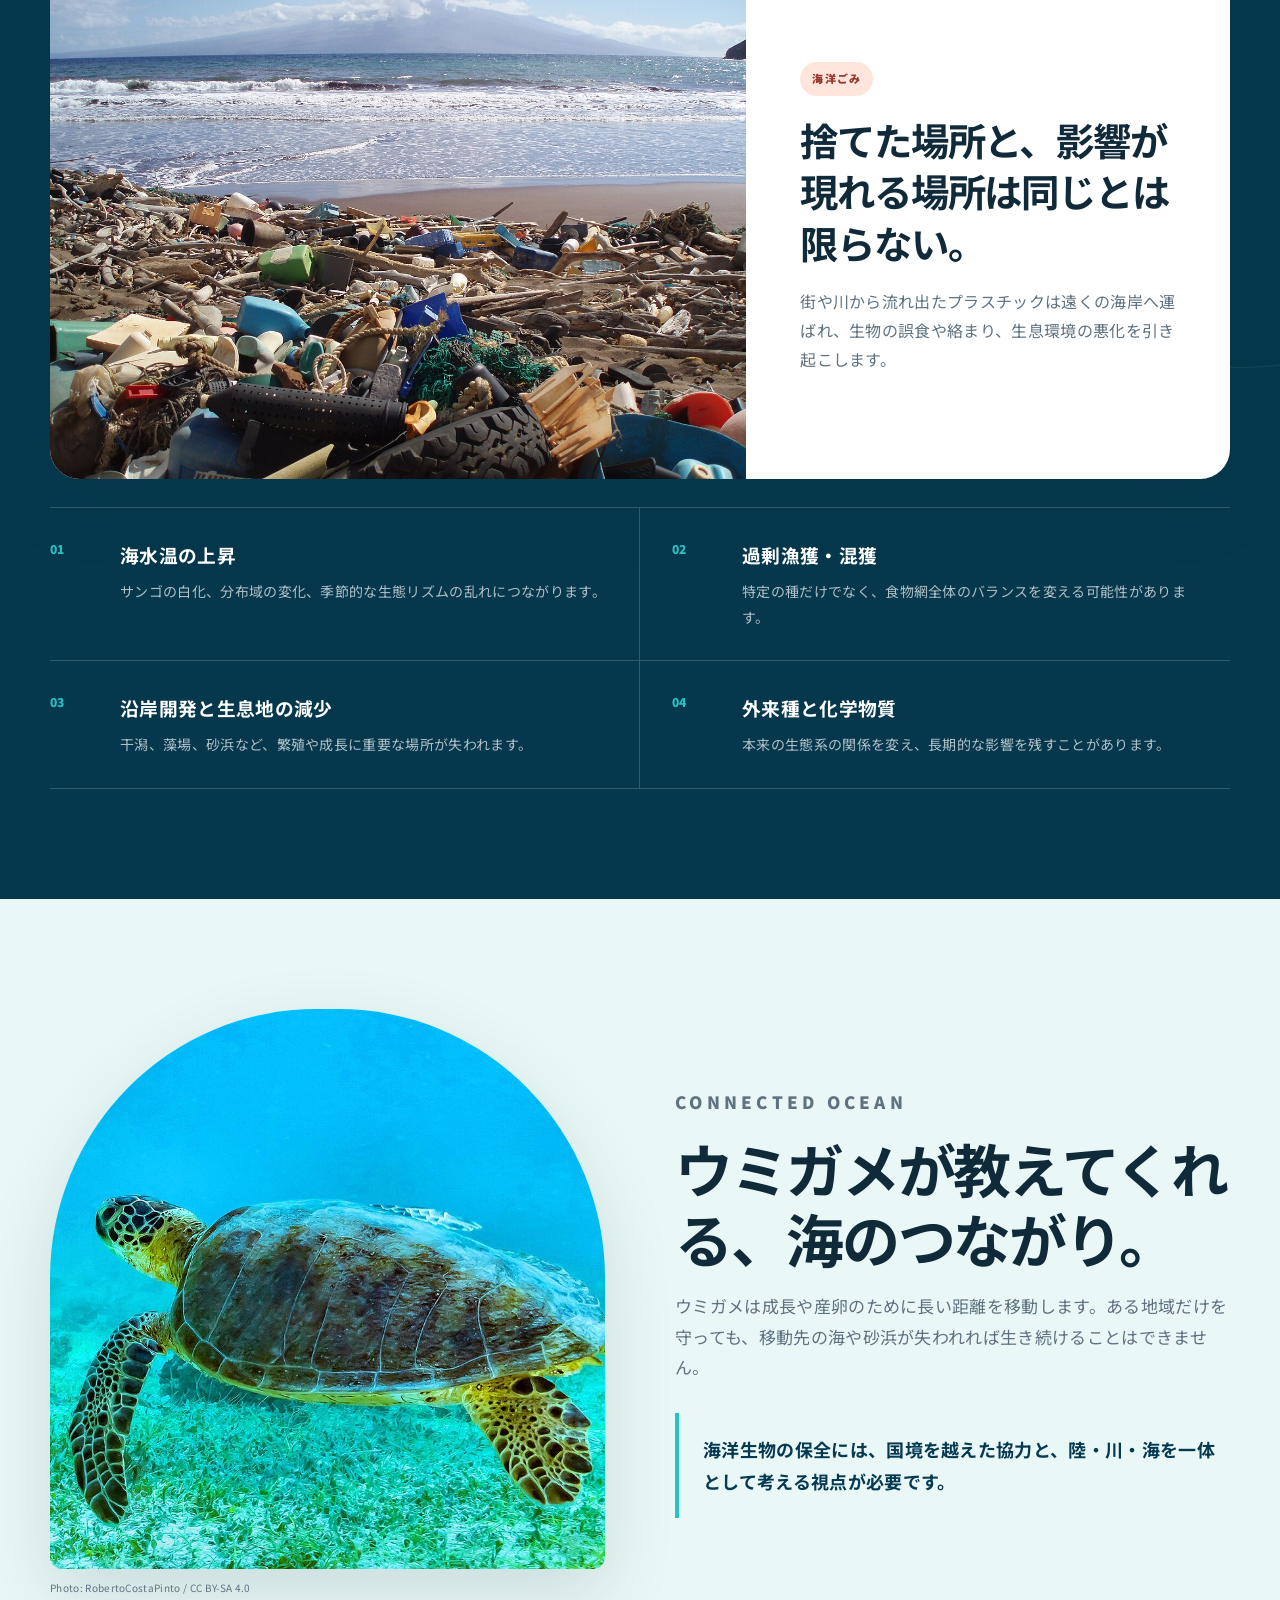
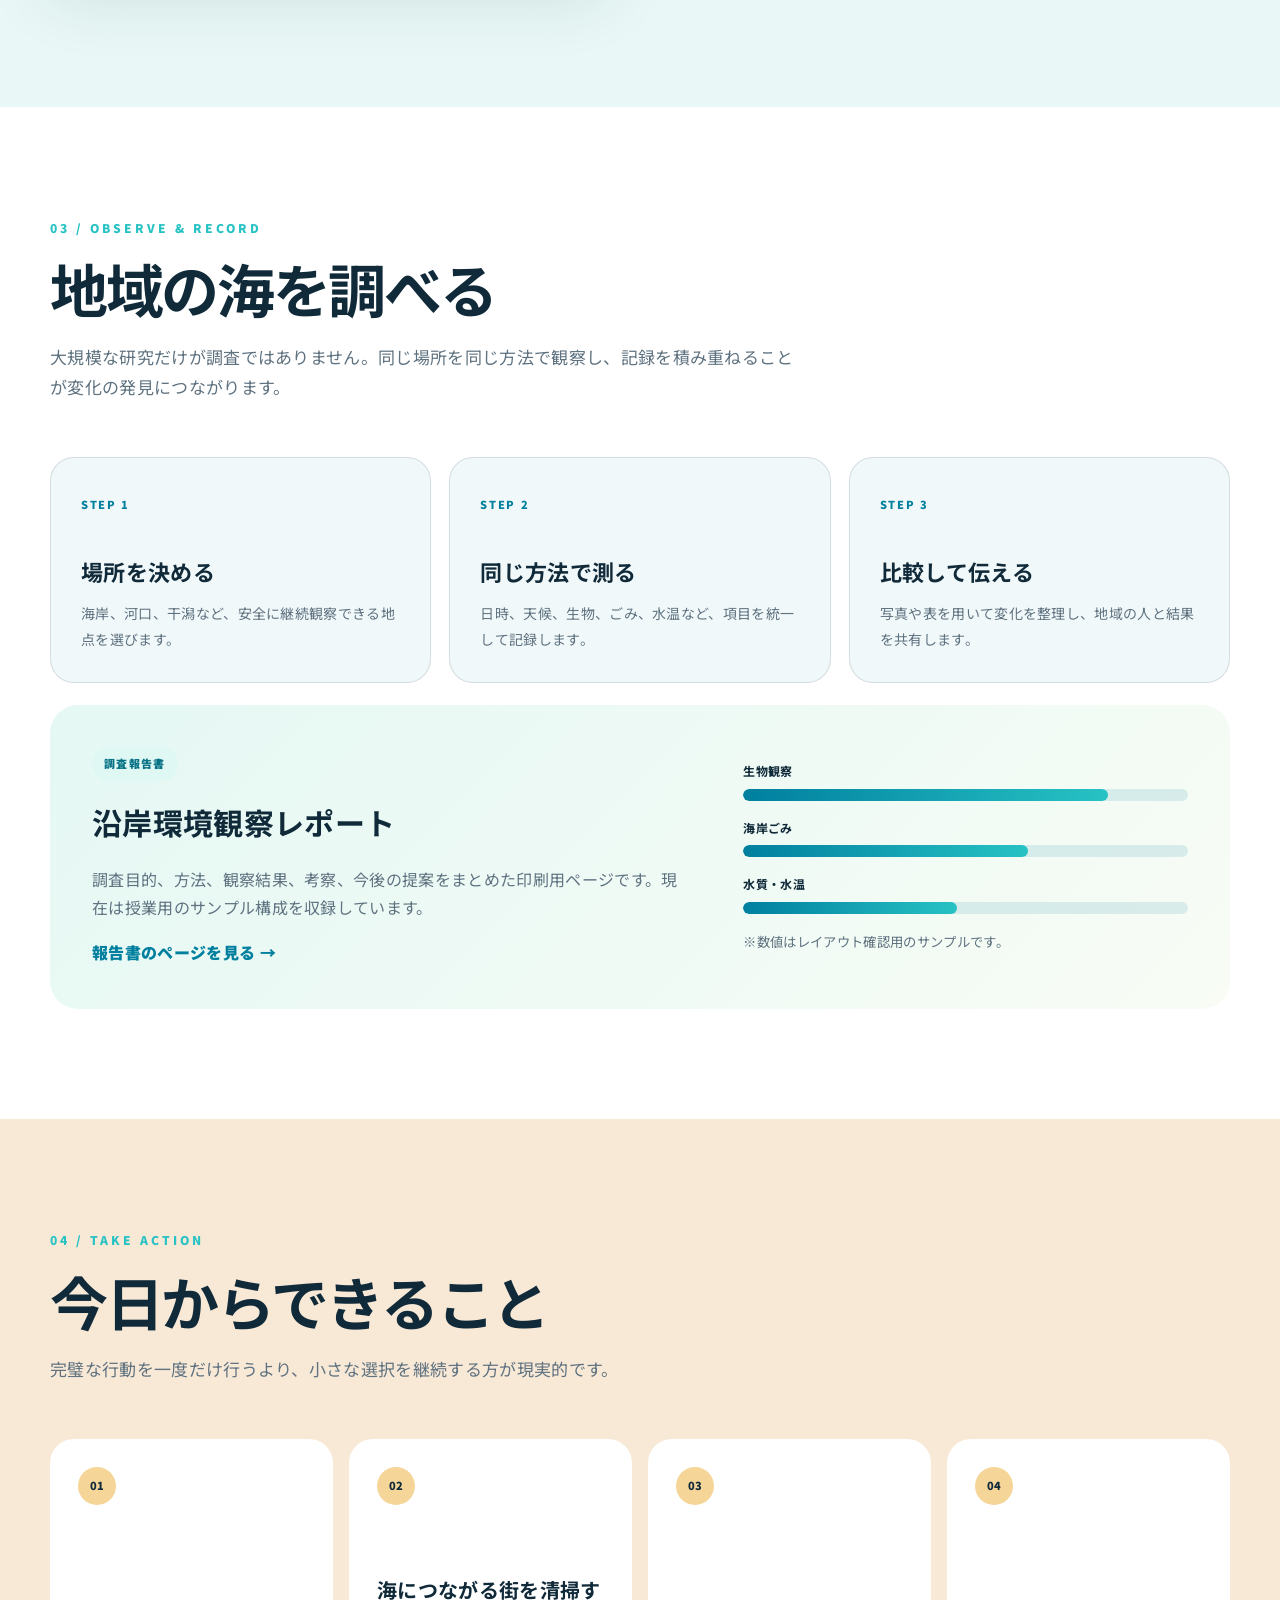
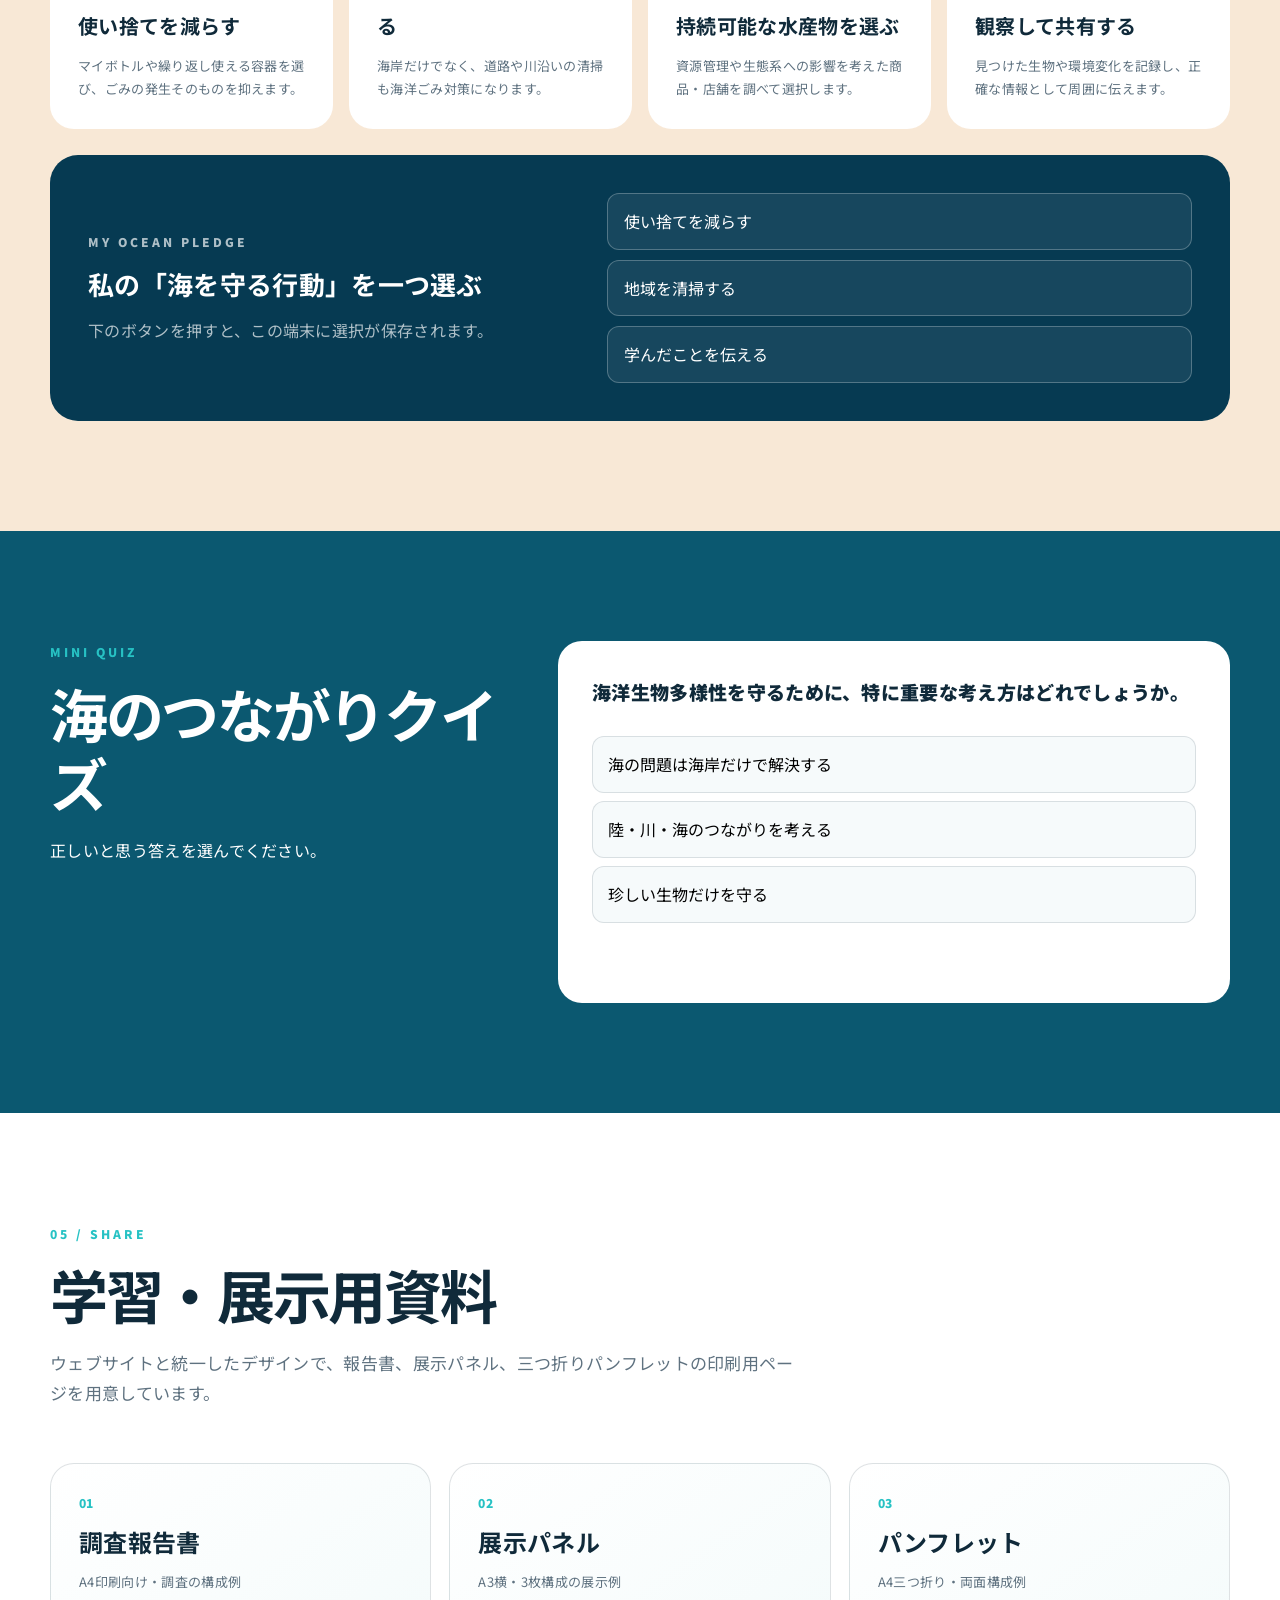
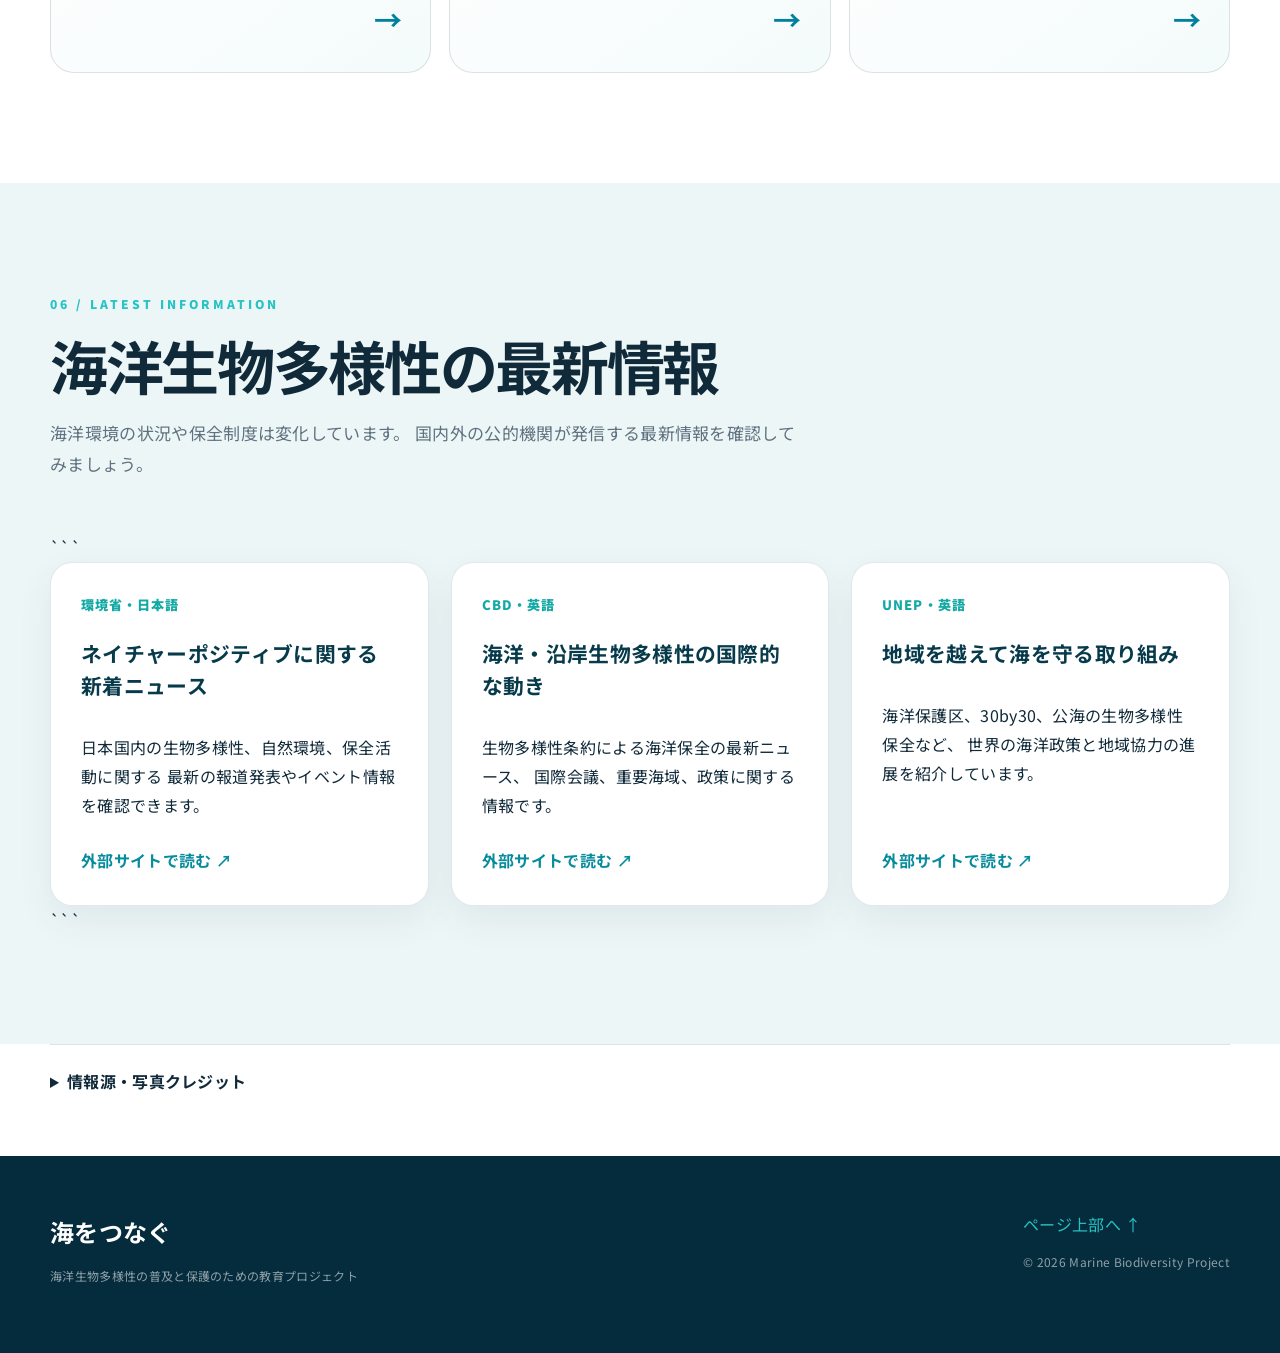
==== commit 66002d16: "Update index.html" ====
--- a/index.html
+++ b/index.html
@@ -114,7 +114,7 @@
       <small>例：サンゴ礁・干潟・深海・マングローブ</small>
     </article>
 
-```
+
 <article class="diversity-level-card">
   <span class="diversity-number">02</span>
   <h4>種の多様性</h4>
@@ -134,7 +134,7 @@
   </p>
   <small>例：同じ種類の貝でも模様や性質が異なる</small>
 </article>
-```
+
 
   </div>
 
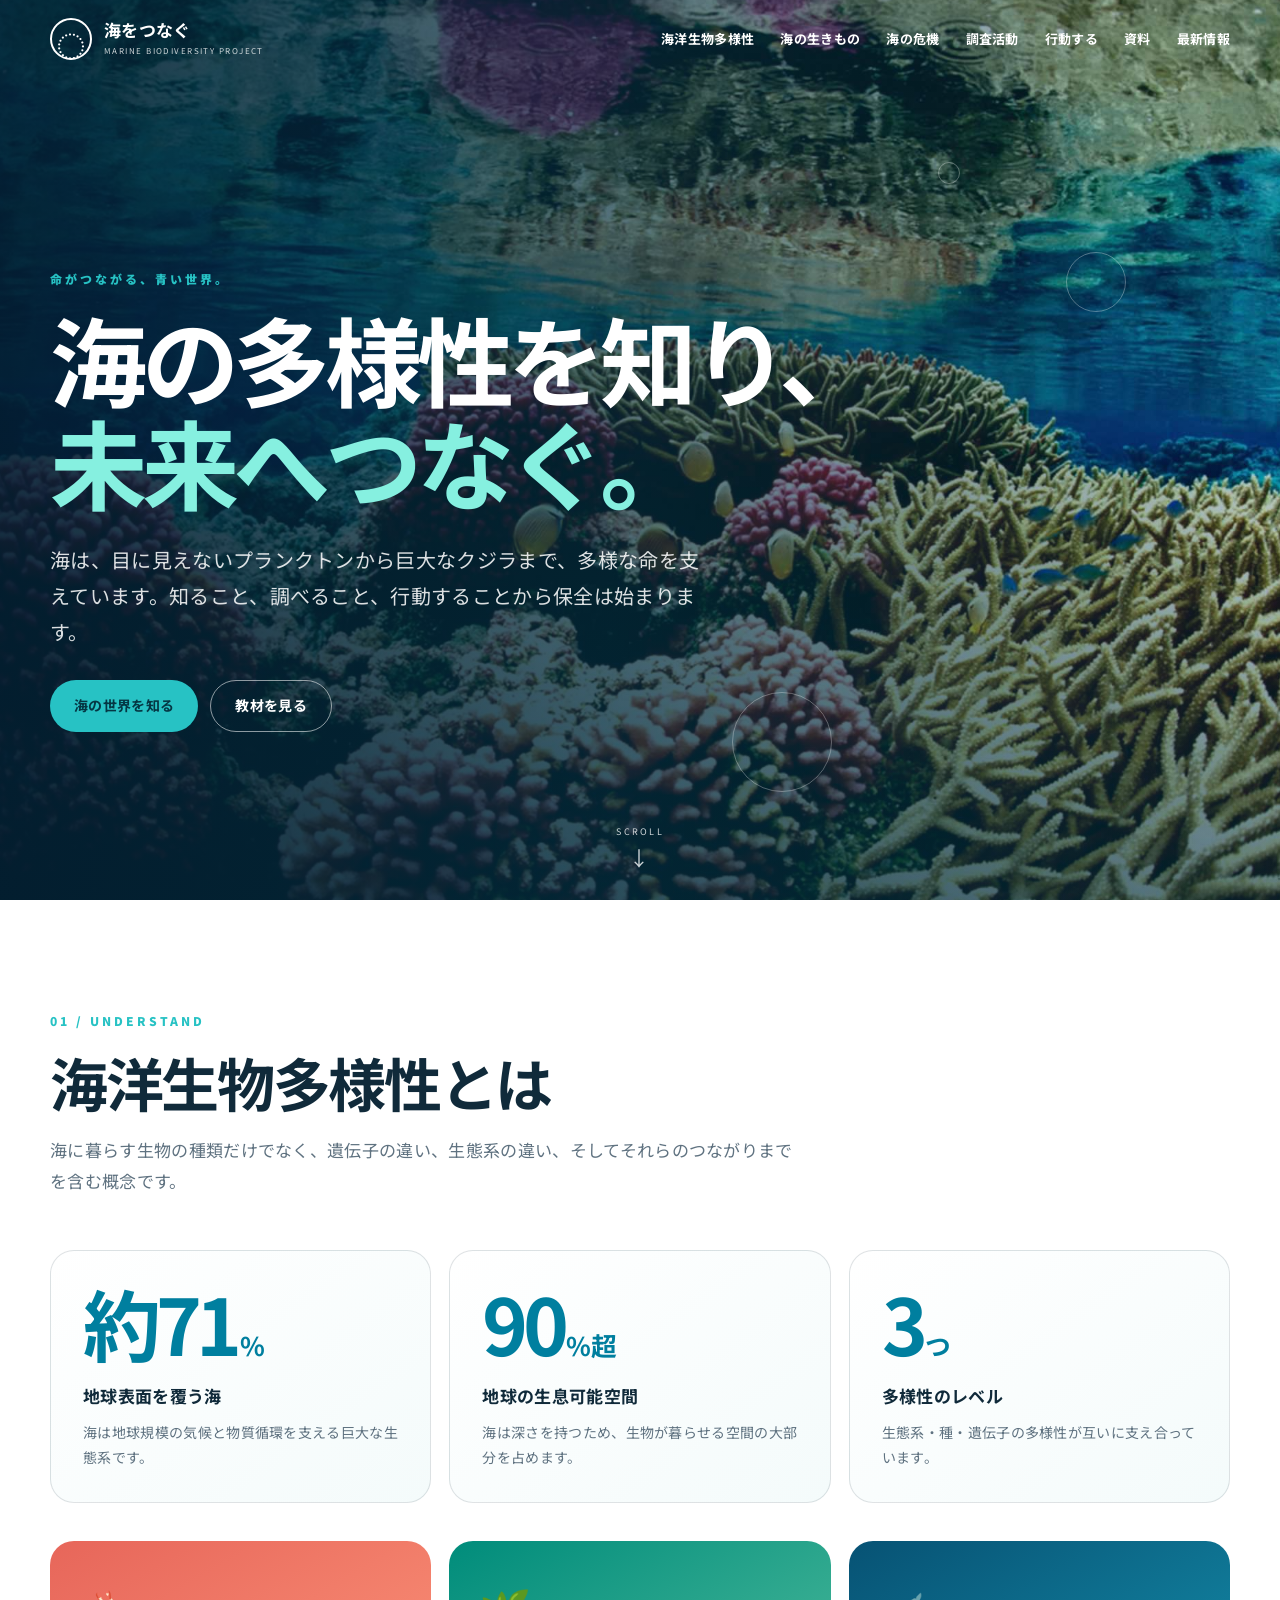
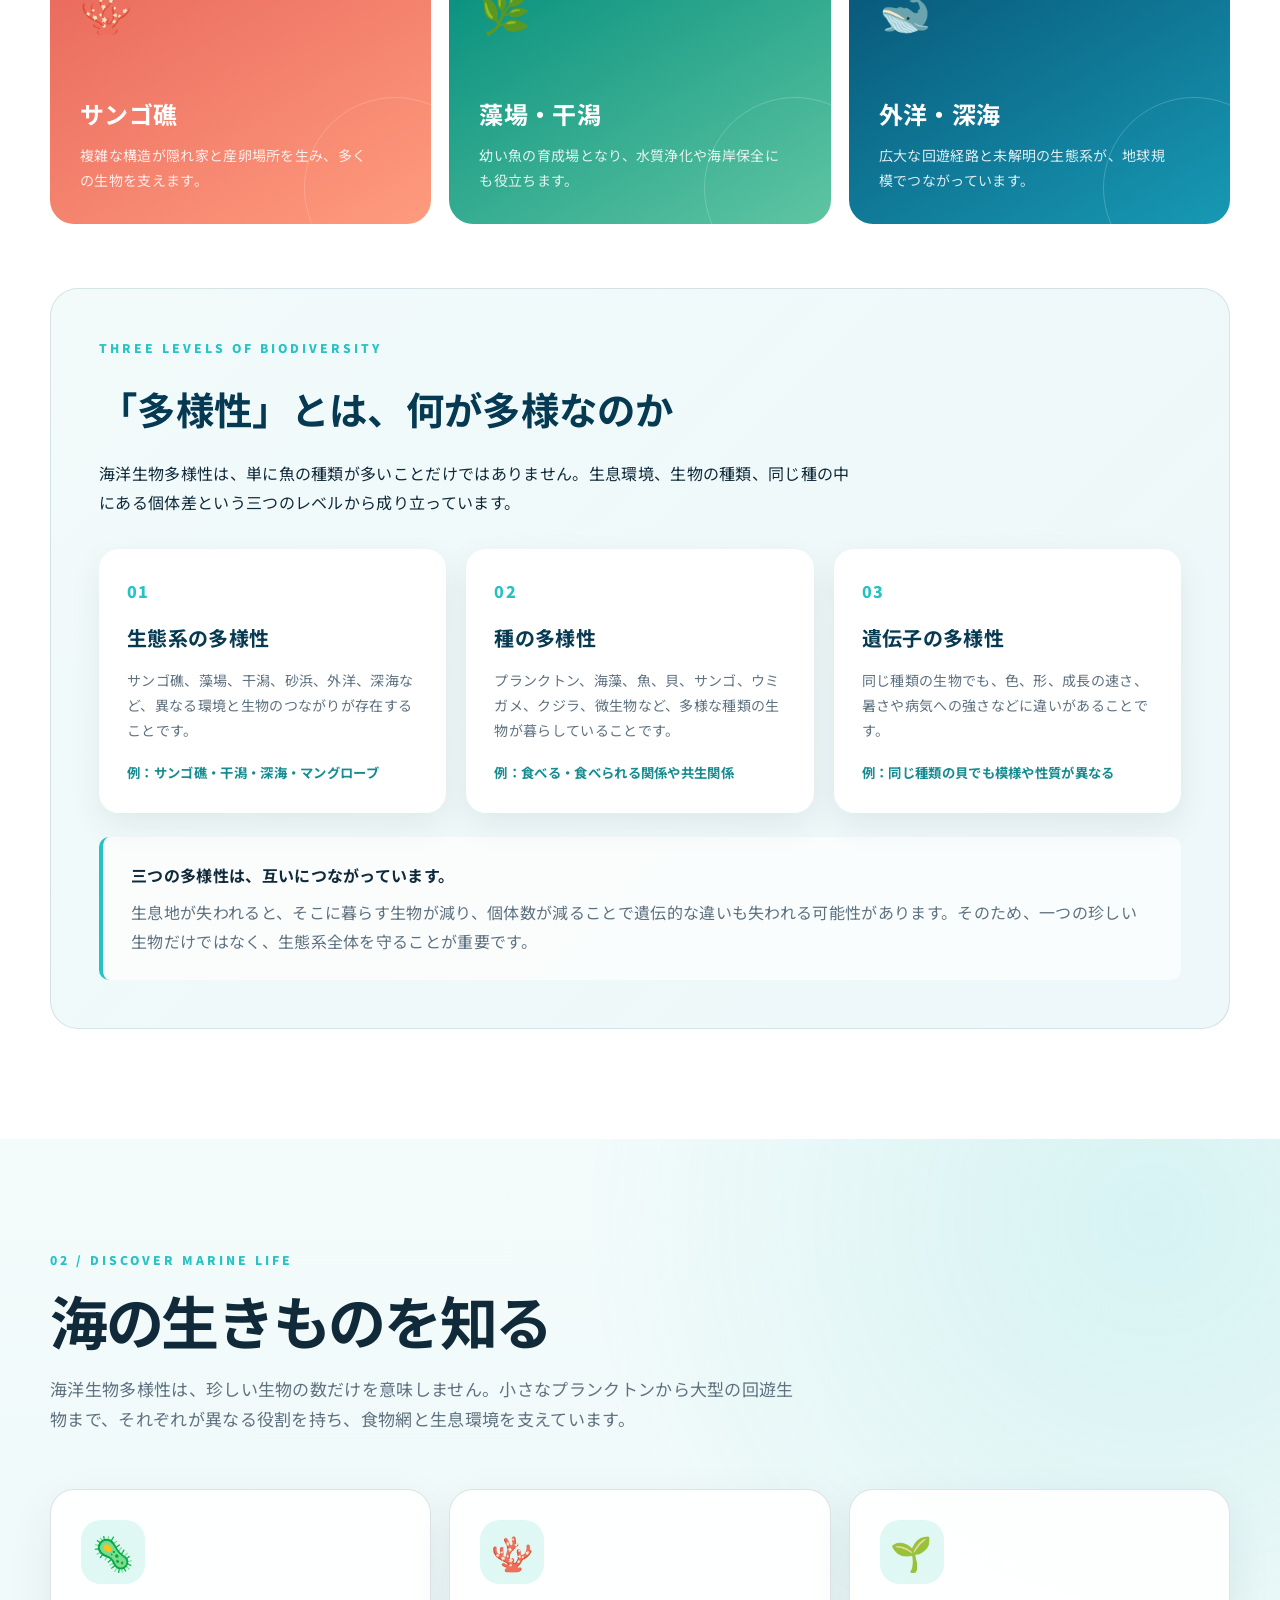
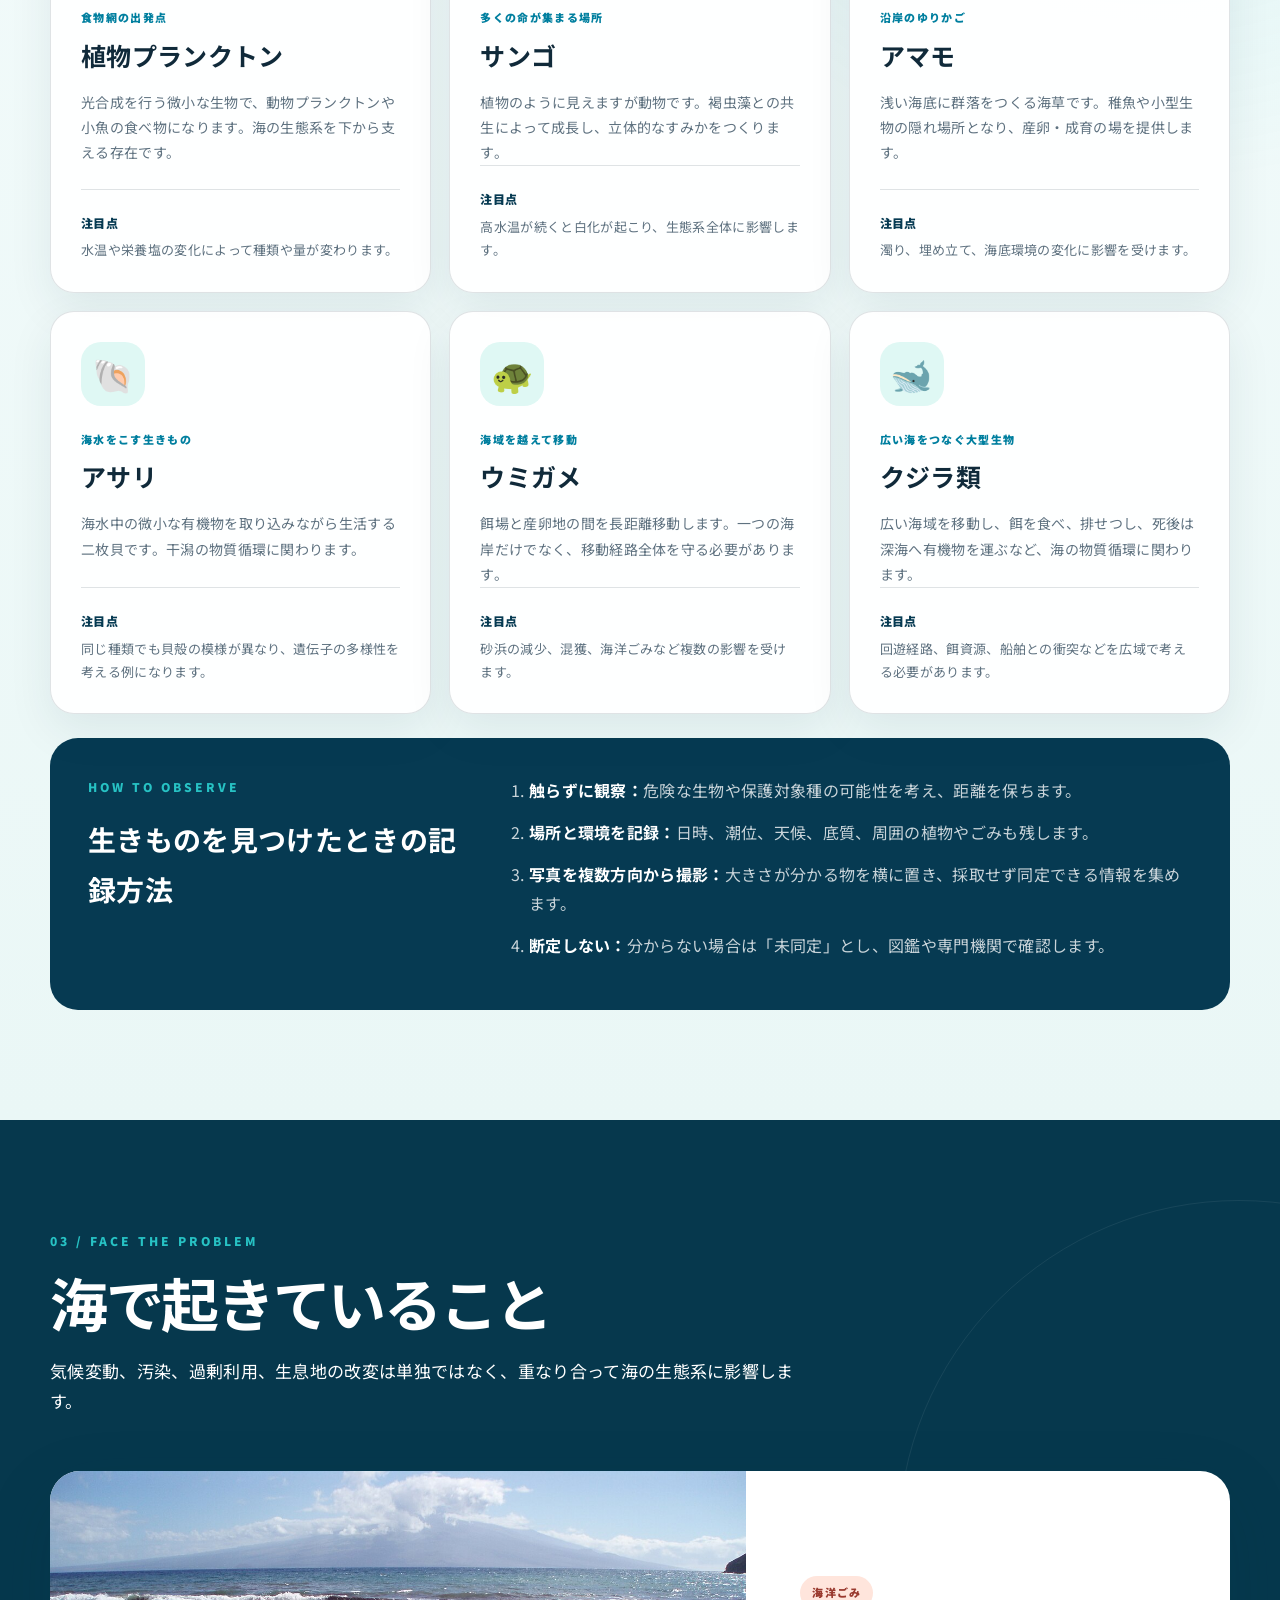
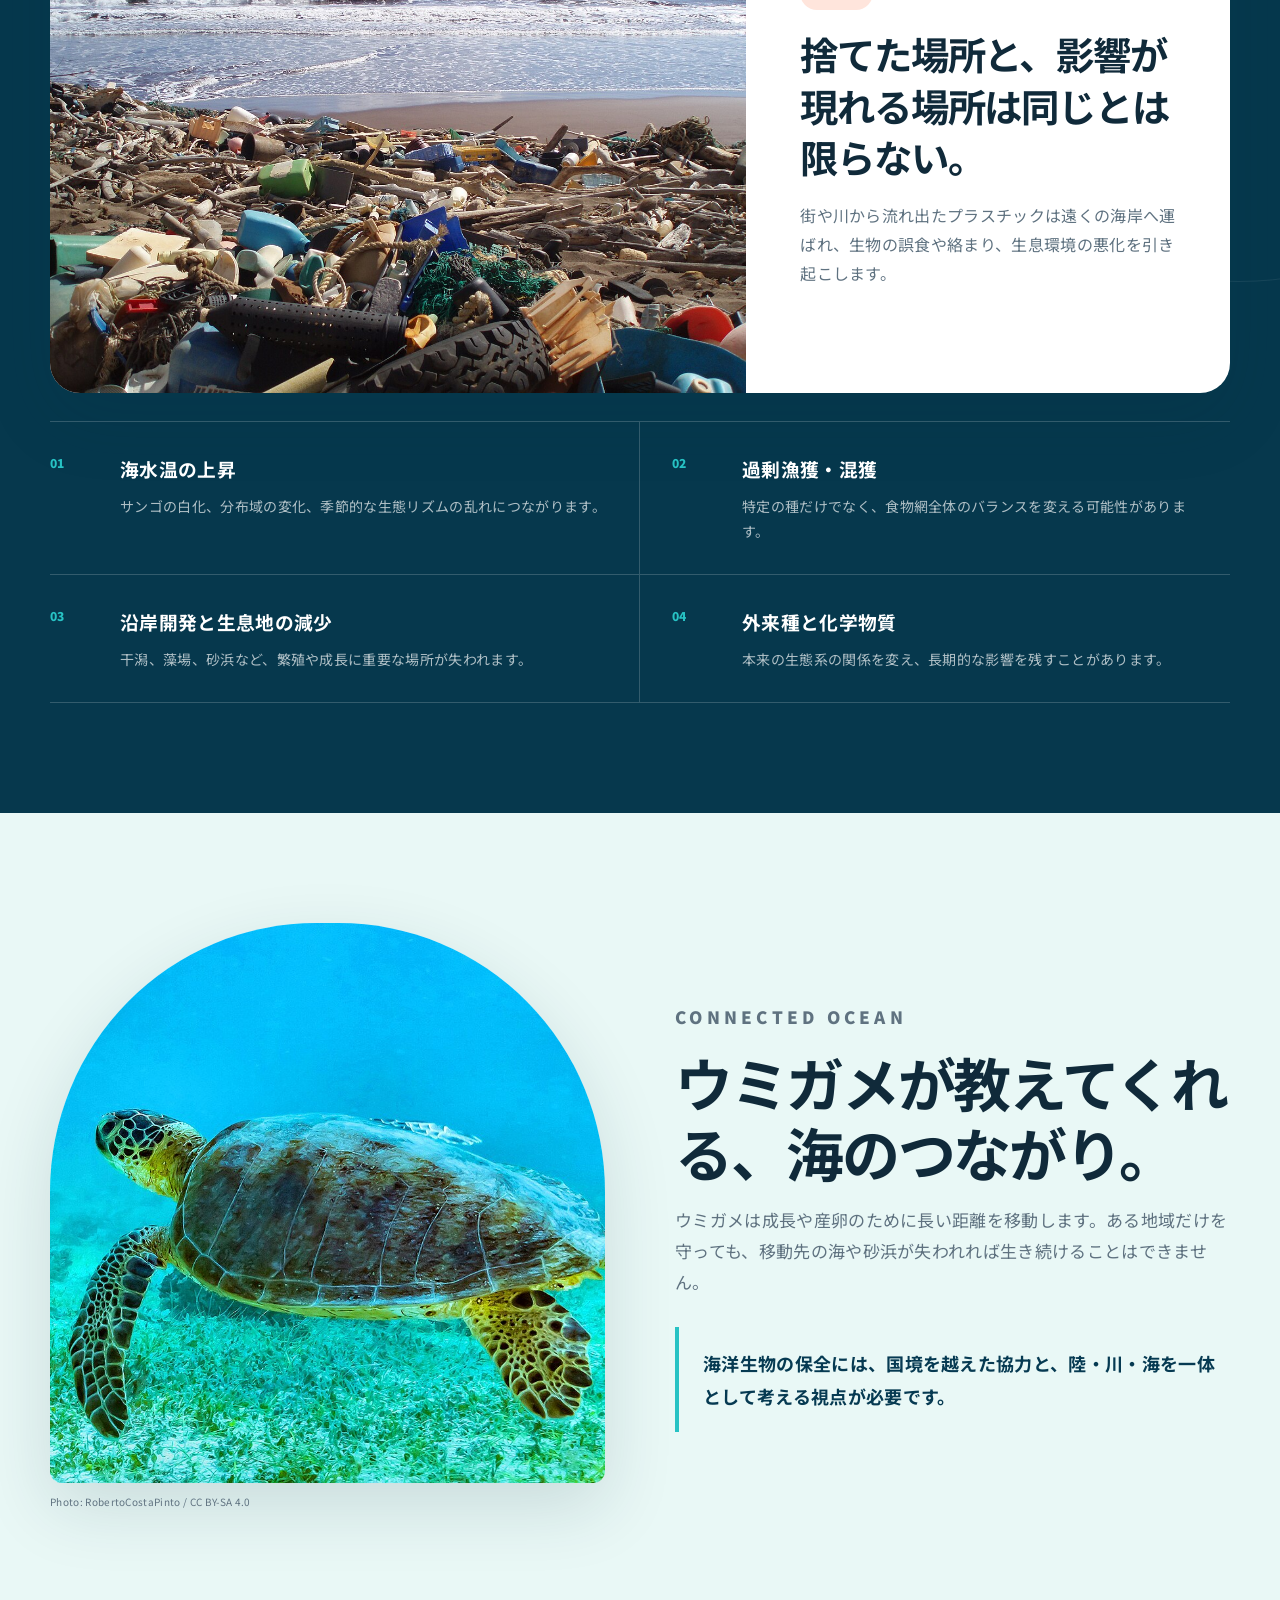
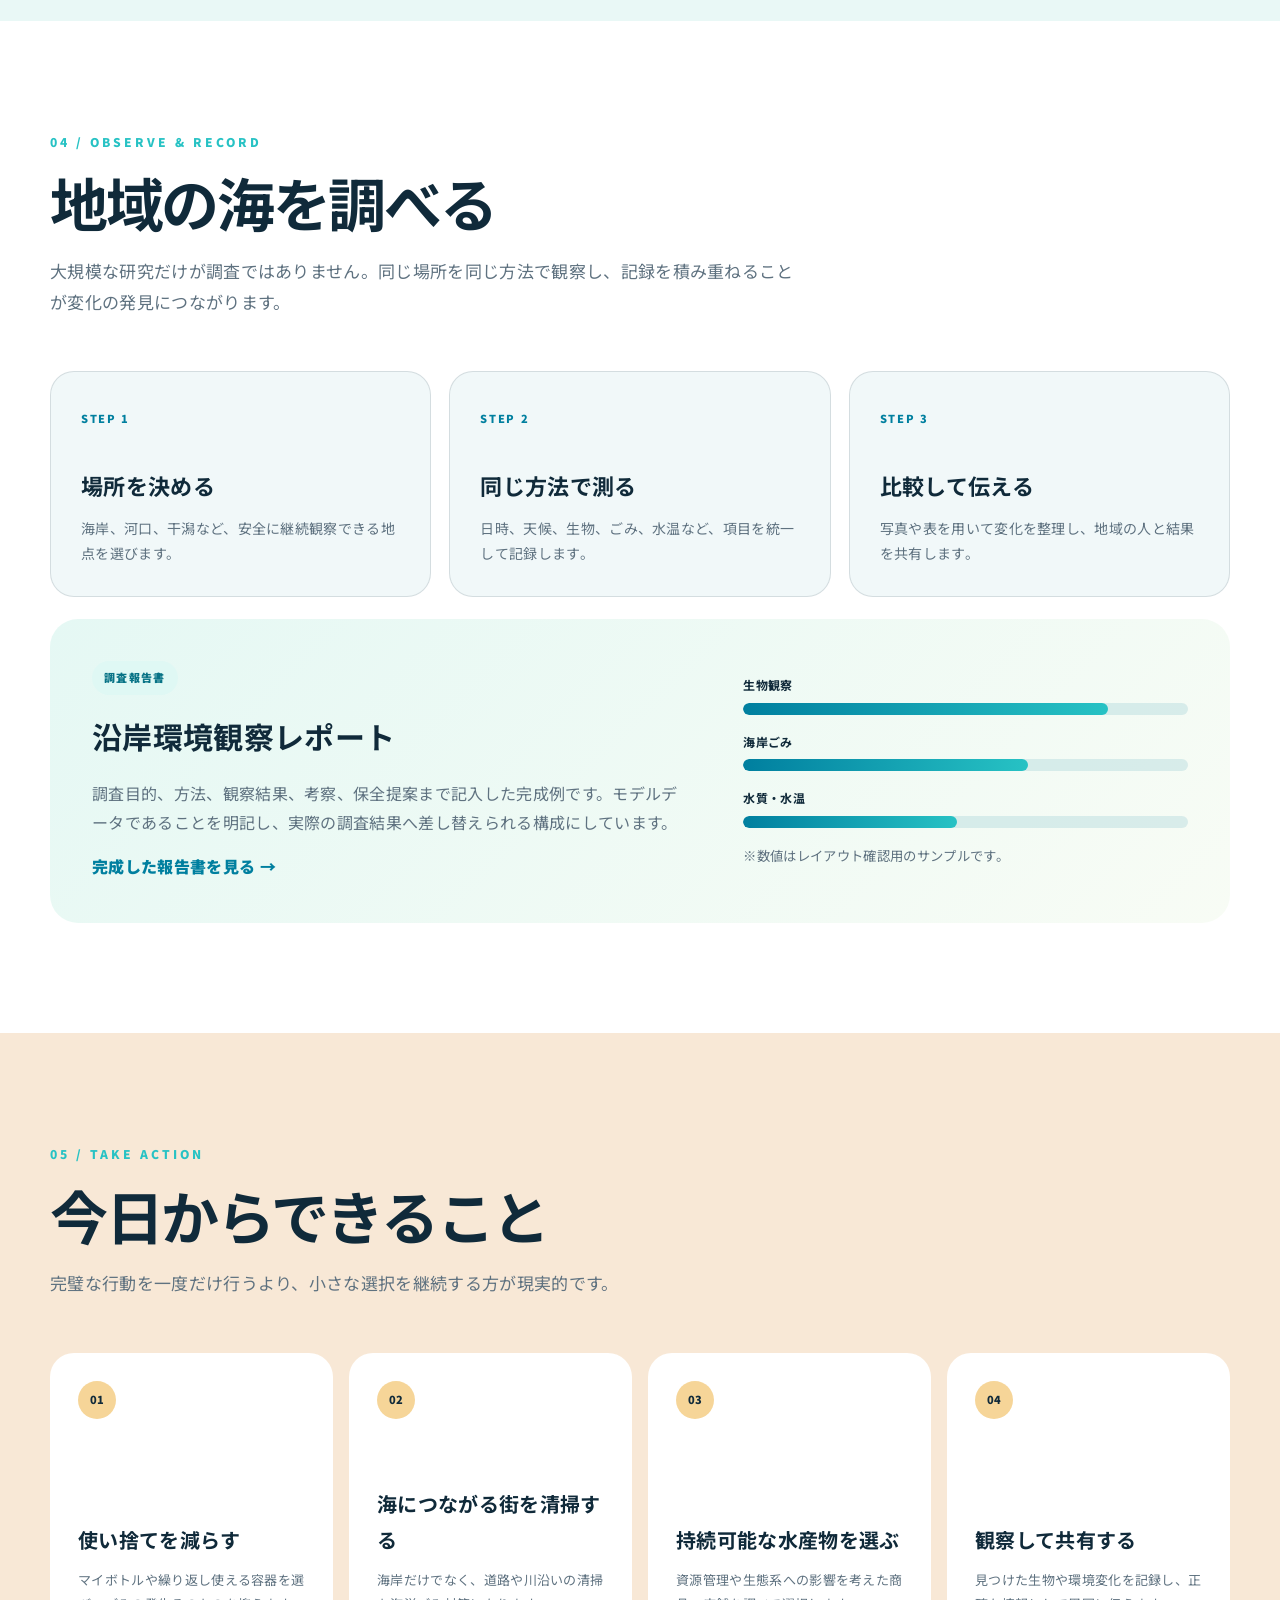
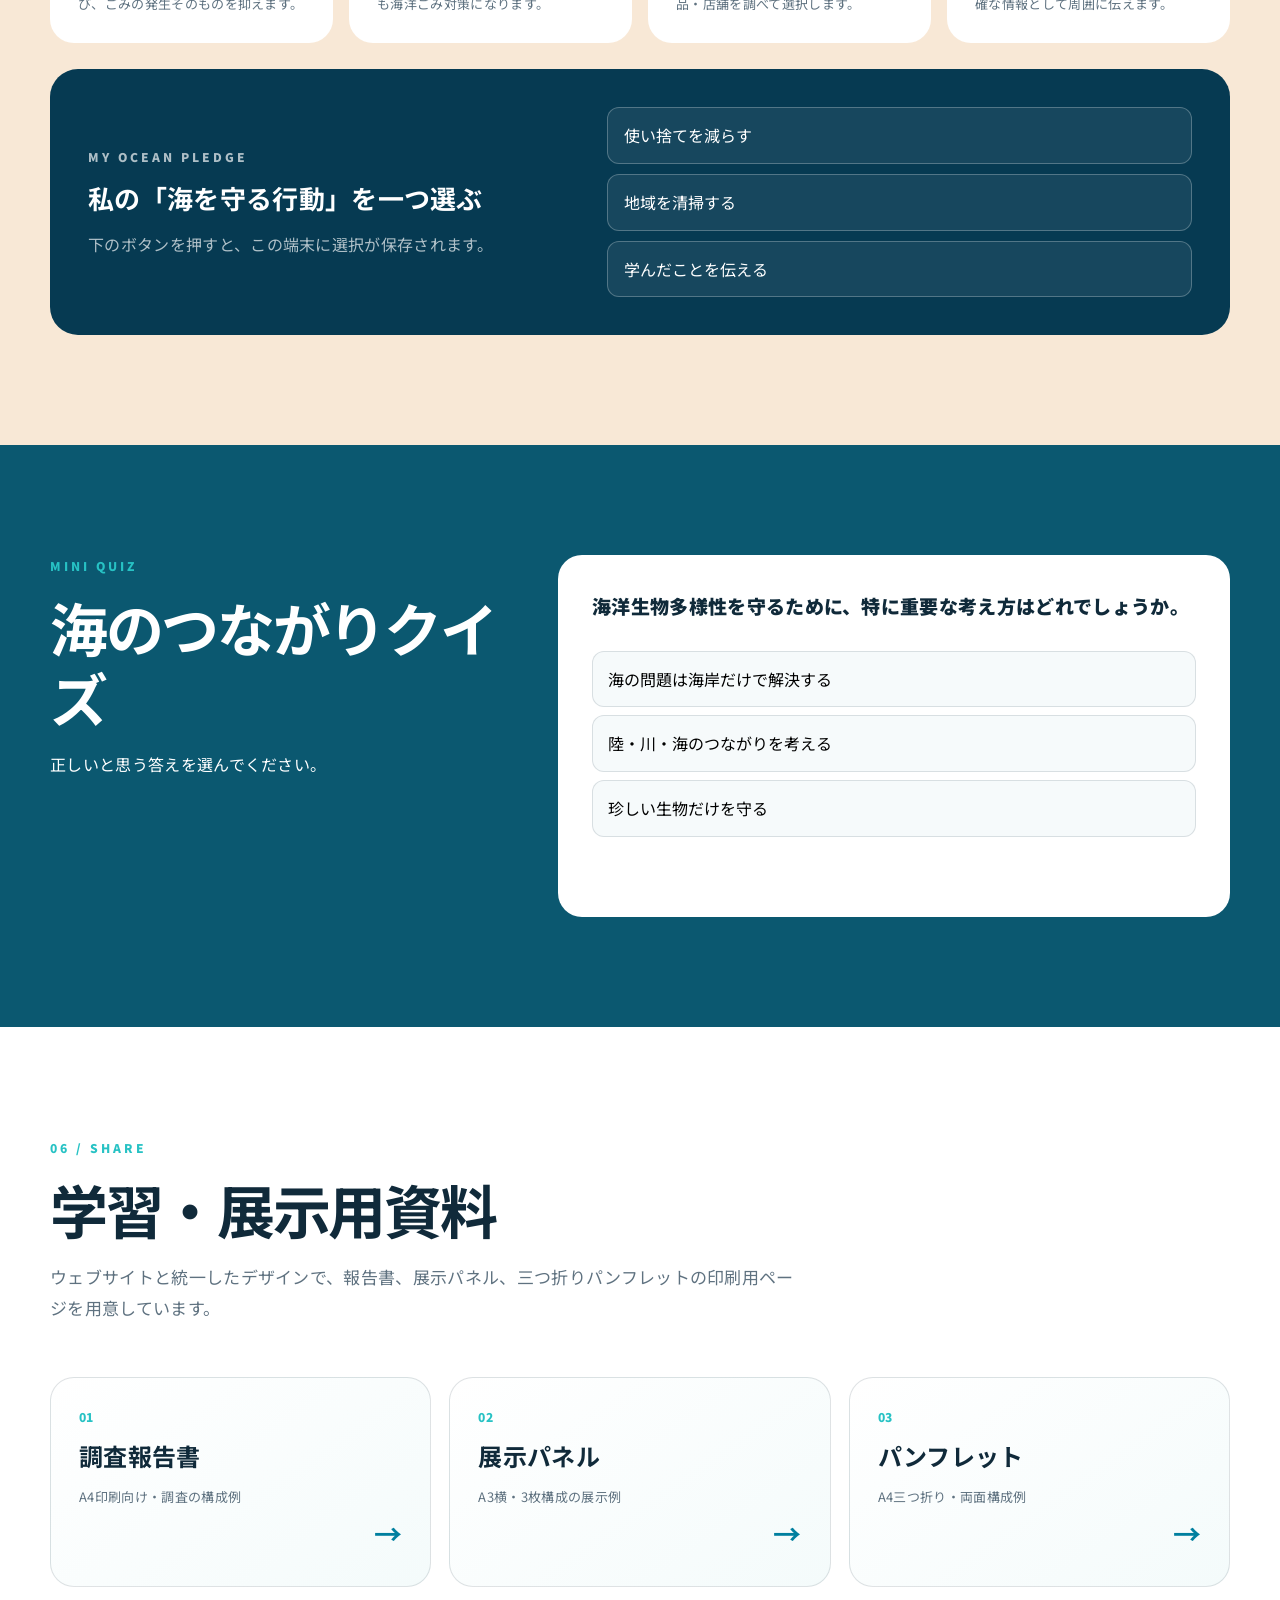
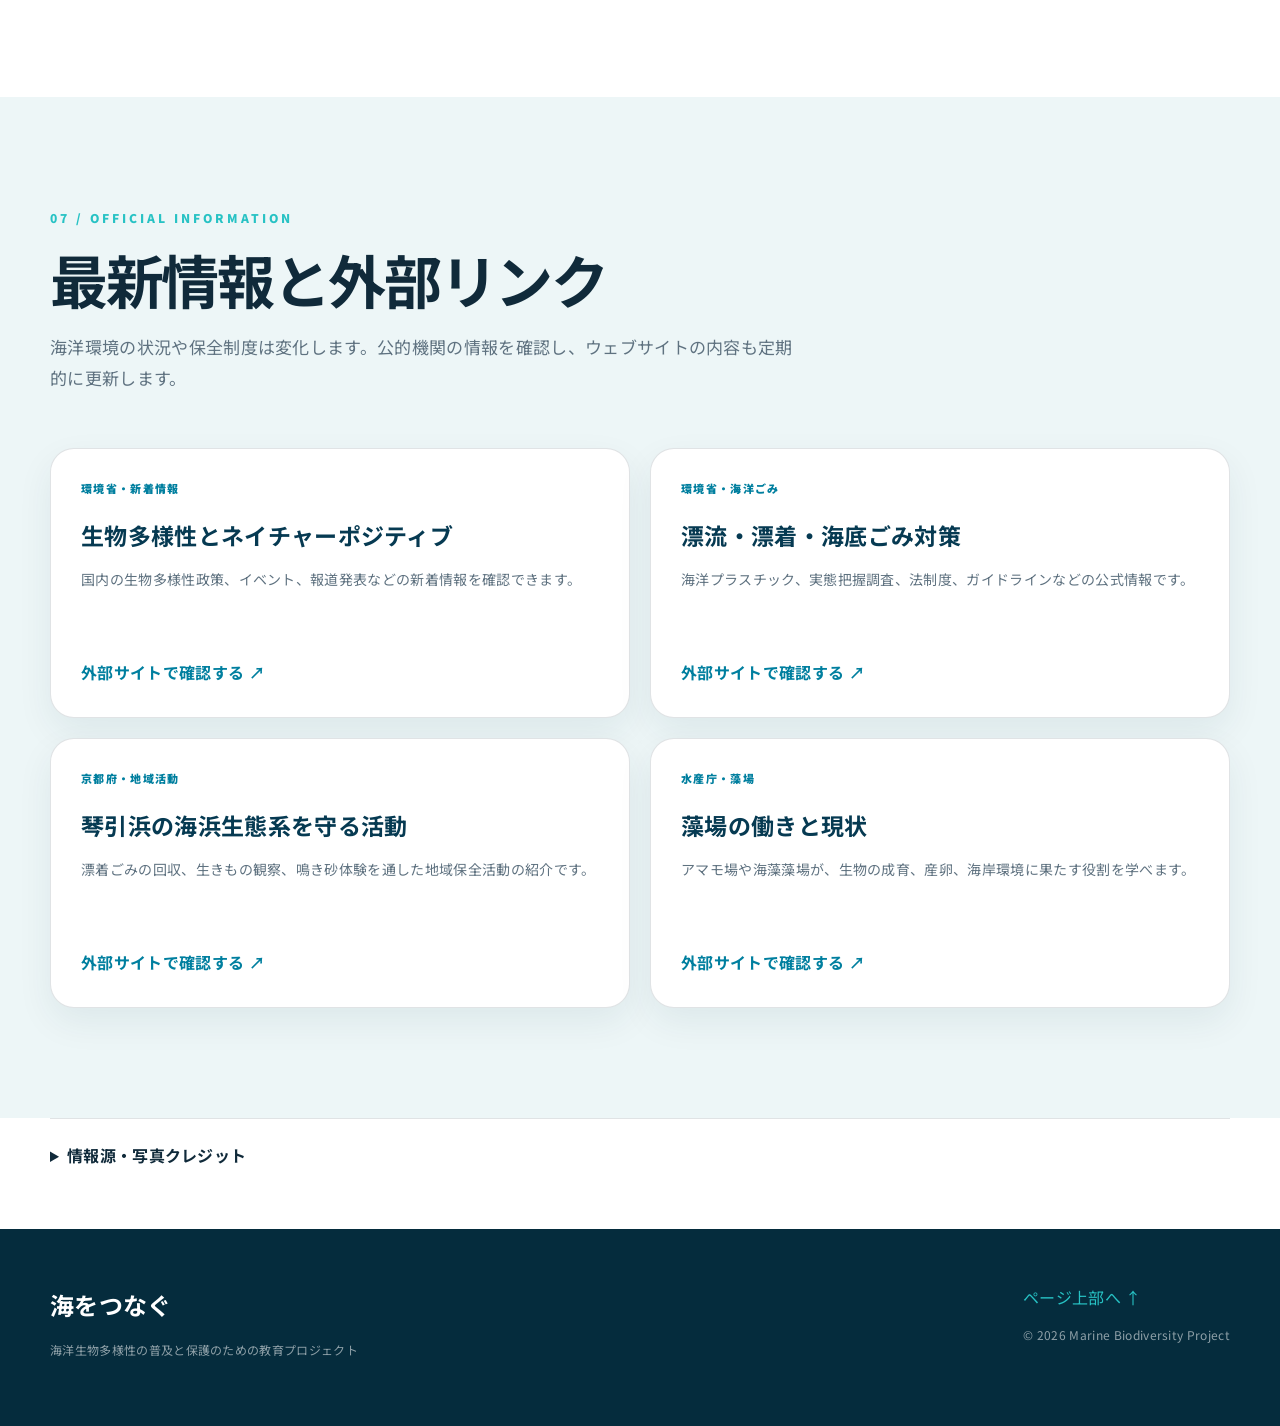
==== commit 4ccd53ae: "Add files via upload fix" ====
--- a/index.html
+++ b/index.html
@@ -17,13 +17,14 @@
 
   <header class="site-header">
     <div class="container nav-wrap">
-    <a class="brand" href="index.html" aria-label="海をつなぐ ホーム"> 
-      <span class="brand-mark" aria-hidden="true">◌</span>
+      <a class="brand" href="index.html" aria-label="海をつなぐ ホーム">
+        <span class="brand-mark" aria-hidden="true">◌</span>
         <span><strong>海をつなぐ</strong><small>MARINE BIODIVERSITY PROJECT</small></span>
       </a>
       <button class="menu-button" aria-expanded="false" aria-controls="global-nav">メニュー</button>
       <nav id="global-nav" class="global-nav" aria-label="主要ナビゲーション">
         <a href="#about">海洋生物多様性</a>
+        <a href="#species-guide">海の生きもの</a>
         <a href="#threats">海の危機</a>
         <a href="#research">調査活動</a>
         <a href="#actions">行動する</a>
@@ -93,68 +94,123 @@
             <p>広大な回遊経路と未解明の生態系が、地球規模でつながっています。</p>
           </article>
         </div>
+
         <div class="diversity-explainer reveal">
-  <div class="diversity-explainer-heading">
-    <p class="section-kicker">THREE LEVELS OF BIODIVERSITY</p>
-    <h3>「多様性」とは、何が多様なのか</h3>
-    <p>
-      海洋生物多様性は、単に魚の種類が多いことだけではありません。
-      生息環境、生物の種類、同じ種の中にある個体差という三つのレベルから成り立っています。
-    </p>
-  </div>
-
-  <div class="diversity-level-grid">
-    <article class="diversity-level-card">
-      <span class="diversity-number">01</span>
-      <h4>生態系の多様性</h4>
-      <p>
-        サンゴ礁、藻場、干潟、砂浜、外洋、深海など、
-        異なる環境と生物のつながりが存在することです。
-      </p>
-      <small>例：サンゴ礁・干潟・深海・マングローブ</small>
-    </article>
-
-
-<article class="diversity-level-card">
-  <span class="diversity-number">02</span>
-  <h4>種の多様性</h4>
-  <p>
-    プランクトン、海藻、魚、貝、サンゴ、ウミガメ、クジラ、
-    微生物など、多様な種類の生物が暮らしていることです。
-  </p>
-  <small>例：食べる・食べられる関係や共生関係</small>
-</article>
-
-<article class="diversity-level-card">
-  <span class="diversity-number">03</span>
-  <h4>遺伝子の多様性</h4>
-  <p>
-    同じ種類の生物でも、色、形、成長の速さ、
-    暑さや病気への強さなどに違いがあることです。
-  </p>
-  <small>例：同じ種類の貝でも模様や性質が異なる</small>
-</article>
-
-
-  </div>
-
-  <div class="diversity-connection">
-    <strong>三つの多様性は、互いにつながっています。</strong>
-    <p>
-      生息地が失われると、そこに暮らす生物が減り、
-      個体数が減ることで遺伝的な違いも失われる可能性があります。
-      そのため、一つの珍しい生物だけではなく、生態系全体を守ることが重要です。
-    </p>
-  </div>
-</div>
-
+          <div class="diversity-explainer-heading">
+            <p class="section-kicker">THREE LEVELS OF BIODIVERSITY</p>
+            <h3>「多様性」とは、何が多様なのか</h3>
+            <p>海洋生物多様性は、単に魚の種類が多いことだけではありません。生息環境、生物の種類、同じ種の中にある個体差という三つのレベルから成り立っています。</p>
+          </div>
+
+          <div class="diversity-level-grid">
+            <article class="diversity-level-card">
+              <span class="diversity-number">01</span>
+              <h4>生態系の多様性</h4>
+              <p>サンゴ礁、藻場、干潟、砂浜、外洋、深海など、異なる環境と生物のつながりが存在することです。</p>
+              <small>例：サンゴ礁・干潟・深海・マングローブ</small>
+            </article>
+
+            <article class="diversity-level-card">
+              <span class="diversity-number">02</span>
+              <h4>種の多様性</h4>
+              <p>プランクトン、海藻、魚、貝、サンゴ、ウミガメ、クジラ、微生物など、多様な種類の生物が暮らしていることです。</p>
+              <small>例：食べる・食べられる関係や共生関係</small>
+            </article>
+
+            <article class="diversity-level-card">
+              <span class="diversity-number">03</span>
+              <h4>遺伝子の多様性</h4>
+              <p>同じ種類の生物でも、色、形、成長の速さ、暑さや病気への強さなどに違いがあることです。</p>
+              <small>例：同じ種類の貝でも模様や性質が異なる</small>
+            </article>
+          </div>
+
+          <div class="diversity-connection">
+            <strong>三つの多様性は、互いにつながっています。</strong>
+            <p>生息地が失われると、そこに暮らす生物が減り、個体数が減ることで遺伝的な違いも失われる可能性があります。そのため、一つの珍しい生物だけではなく、生態系全体を守ることが重要です。</p>
+          </div>
+        </div>
+      </div>
+    </section>
+
+
+    <section class="section species-guide" id="species-guide">
+      <div class="container">
+        <div class="section-heading reveal">
+          <p class="section-kicker">02 / DISCOVER MARINE LIFE</p>
+          <h2>海の生きものを知る</h2>
+          <p>海洋生物多様性は、珍しい生物の数だけを意味しません。小さなプランクトンから大型の回遊生物まで、それぞれが異なる役割を持ち、食物網と生息環境を支えています。</p>
+        </div>
+
+        <div class="species-guide-grid">
+          <article class="species-guide-card reveal">
+            <span class="species-symbol" aria-hidden="true">🦠</span>
+            <p class="species-type">食物網の出発点</p>
+            <h3>植物プランクトン</h3>
+            <p>光合成を行う微小な生物で、動物プランクトンや小魚の食べ物になります。海の生態系を下から支える存在です。</p>
+            <dl><dt>注目点</dt><dd>水温や栄養塩の変化によって種類や量が変わります。</dd></dl>
+          </article>
+
+          <article class="species-guide-card reveal">
+            <span class="species-symbol" aria-hidden="true">🪸</span>
+            <p class="species-type">多くの命が集まる場所</p>
+            <h3>サンゴ</h3>
+            <p>植物のように見えますが動物です。褐虫藻との共生によって成長し、立体的なすみかをつくります。</p>
+            <dl><dt>注目点</dt><dd>高水温が続くと白化が起こり、生態系全体に影響します。</dd></dl>
+          </article>
+
+          <article class="species-guide-card reveal">
+            <span class="species-symbol" aria-hidden="true">🌱</span>
+            <p class="species-type">沿岸のゆりかご</p>
+            <h3>アマモ</h3>
+            <p>浅い海底に群落をつくる海草です。稚魚や小型生物の隠れ場所となり、産卵・成育の場を提供します。</p>
+            <dl><dt>注目点</dt><dd>濁り、埋め立て、海底環境の変化に影響を受けます。</dd></dl>
+          </article>
+
+          <article class="species-guide-card reveal">
+            <span class="species-symbol" aria-hidden="true">🐚</span>
+            <p class="species-type">海水をこす生きもの</p>
+            <h3>アサリ</h3>
+            <p>海水中の微小な有機物を取り込みながら生活する二枚貝です。干潟の物質循環に関わります。</p>
+            <dl><dt>注目点</dt><dd>同じ種類でも貝殻の模様が異なり、遺伝子の多様性を考える例になります。</dd></dl>
+          </article>
+
+          <article class="species-guide-card reveal">
+            <span class="species-symbol" aria-hidden="true">🐢</span>
+            <p class="species-type">海域を越えて移動</p>
+            <h3>ウミガメ</h3>
+            <p>餌場と産卵地の間を長距離移動します。一つの海岸だけでなく、移動経路全体を守る必要があります。</p>
+            <dl><dt>注目点</dt><dd>砂浜の減少、混獲、海洋ごみなど複数の影響を受けます。</dd></dl>
+          </article>
+
+          <article class="species-guide-card reveal">
+            <span class="species-symbol" aria-hidden="true">🐋</span>
+            <p class="species-type">広い海をつなぐ大型生物</p>
+            <h3>クジラ類</h3>
+            <p>広い海域を移動し、餌を食べ、排せつし、死後は深海へ有機物を運ぶなど、海の物質循環に関わります。</p>
+            <dl><dt>注目点</dt><dd>回遊経路、餌資源、船舶との衝突などを広域で考える必要があります。</dd></dl>
+          </article>
+        </div>
+
+        <div class="species-learning-note reveal">
+          <div>
+            <p class="section-kicker">HOW TO OBSERVE</p>
+            <h3>生きものを見つけたときの記録方法</h3>
+          </div>
+          <ol>
+            <li><strong>触らずに観察：</strong>危険な生物や保護対象種の可能性を考え、距離を保ちます。</li>
+            <li><strong>場所と環境を記録：</strong>日時、潮位、天候、底質、周囲の植物やごみも残します。</li>
+            <li><strong>写真を複数方向から撮影：</strong>大きさが分かる物を横に置き、採取せず同定できる情報を集めます。</li>
+            <li><strong>断定しない：</strong>分からない場合は「未同定」とし、図鑑や専門機関で確認します。</li>
+          </ol>
+        </div>
       </div>
     </section>
 
     <section class="section threats" id="threats">
       <div class="container">
         <div class="section-heading light reveal">
-          <p class="section-kicker">02 / FACE THE PROBLEM</p>
+          <p class="section-kicker">03 / FACE THE PROBLEM</p>
           <h2>海で起きていること</h2>
           <p>気候変動、汚染、過剰利用、生息地の改変は単独ではなく、重なり合って海の生態系に影響します。</p>
         </div>
@@ -195,7 +251,7 @@
     <section class="section research" id="research">
       <div class="container">
         <div class="section-heading reveal">
-          <p class="section-kicker">03 / OBSERVE & RECORD</p>
+          <p class="section-kicker">04 / OBSERVE & RECORD</p>
           <h2>地域の海を調べる</h2>
           <p>大規模な研究だけが調査ではありません。同じ場所を同じ方法で観察し、記録を積み重ねることが変化の発見につながります。</p>
         </div>
@@ -210,8 +266,8 @@
           <div>
             <span class="tag blue">調査報告書</span>
             <h3>沿岸環境観察レポート</h3>
-            <p>調査目的、方法、観察結果、考察、今後の提案をまとめた印刷用ページです。現在は授業用のサンプル構成を収録しています。</p>
-            <a class="text-link" href="report.html">報告書のページを見る →</a>
+            <p>調査目的、方法、観察結果、考察、保全提案まで記入した完成例です。モデルデータであることを明記し、実際の調査結果へ差し替えられる構成にしています。</p>
+            <a class="text-link" href="report.html">完成した報告書を見る →</a>
           </div>
           <div class="mini-chart" aria-label="観察項目の構成例">
             <div><span>生物観察</span><i style="--value:82%"></i></div>
@@ -226,7 +282,7 @@
     <section class="section actions" id="actions">
       <div class="container">
         <div class="section-heading reveal">
-          <p class="section-kicker">04 / TAKE ACTION</p>
+          <p class="section-kicker">05 / TAKE ACTION</p>
           <h2>今日からできること</h2>
           <p>完璧な行動を一度だけ行うより、小さな選択を継続する方が現実的です。</p>
         </div>
@@ -273,7 +329,7 @@
     <section class="section resources" id="resources">
       <div class="container">
         <div class="section-heading reveal">
-          <p class="section-kicker">05 / SHARE</p>
+          <p class="section-kicker">06 / SHARE</p>
           <h2>学習・展示用資料</h2>
           <p>ウェブサイトと統一したデザインで、報告書、展示パネル、三つ折りパンフレットの印刷用ページを用意しています。</p>
         </div>
@@ -284,68 +340,47 @@
         </div>
       </div>
     </section>
+
+
     <section class="section external-news" id="news">
-  <div class="container">
-    <div class="section-heading reveal">
-      <p class="section-kicker">06 / LATEST INFORMATION</p>
-      <h2>海洋生物多様性の最新情報</h2>
-      <p>
-        海洋環境の状況や保全制度は変化しています。
-        国内外の公的機関が発信する最新情報を確認してみましょう。
-      </p>
-    </div>
-
-```
-<div class="news-grid">
-  <a
-    class="news-card reveal"
-    href="https://policies.env.go.jp/nature/nature-positive/news/press/"
-    target="_blank"
-    rel="noopener noreferrer"
-  >
-    <span class="news-source">環境省・日本語</span>
-    <h3>ネイチャーポジティブに関する新着ニュース</h3>
-    <p>
-      日本国内の生物多様性、自然環境、保全活動に関する
-      最新の報道発表やイベント情報を確認できます。
-    </p>
-    <b>外部サイトで読む ↗</b>
-  </a>
-
-  <a
-    class="news-card reveal"
-    href="https://www.cbd.int/marine"
-    target="_blank"
-    rel="noopener noreferrer"
-  >
-    <span class="news-source">CBD・英語</span>
-    <h3>海洋・沿岸生物多様性の国際的な動き</h3>
-    <p>
-      生物多様性条約による海洋保全の最新ニュース、
-      国際会議、重要海域、政策に関する情報です。
-    </p>
-    <b>外部サイトで読む ↗</b>
-  </a>
-
-  <a
-    class="news-card reveal"
-    href="https://www.unep.org/cep/news/blogpost/how-regional-seas-support-ocean-commitments"
-    target="_blank"
-    rel="noopener noreferrer"
-  >
-    <span class="news-source">UNEP・英語</span>
-    <h3>地域を越えて海を守る取り組み</h3>
-    <p>
-      海洋保護区、30by30、公海の生物多様性保全など、
-      世界の海洋政策と地域協力の進展を紹介しています。
-    </p>
-    <b>外部サイトで読む ↗</b>
-  </a>
-</div>
-```
-
-  </div>
-</section>
+      <div class="container">
+        <div class="section-heading reveal">
+          <p class="section-kicker">07 / OFFICIAL INFORMATION</p>
+          <h2>最新情報と外部リンク</h2>
+          <p>海洋環境の状況や保全制度は変化します。公的機関の情報を確認し、ウェブサイトの内容も定期的に更新します。</p>
+        </div>
+
+        <div class="news-grid">
+          <a class="news-card reveal" href="https://policies.env.go.jp/nature/nature-positive/news/press/" target="_blank" rel="noopener noreferrer">
+            <span class="news-source">環境省・新着情報</span>
+            <h3>生物多様性とネイチャーポジティブ</h3>
+            <p>国内の生物多様性政策、イベント、報道発表などの新着情報を確認できます。</p>
+            <b>外部サイトで確認する ↗</b>
+          </a>
+
+          <a class="news-card reveal" href="https://www.env.go.jp/water/marine_litter/index.html" target="_blank" rel="noopener noreferrer">
+            <span class="news-source">環境省・海洋ごみ</span>
+            <h3>漂流・漂着・海底ごみ対策</h3>
+            <p>海洋プラスチック、実態把握調査、法制度、ガイドラインなどの公式情報です。</p>
+            <b>外部サイトで確認する ↗</b>
+          </a>
+
+          <a class="news-card reveal" href="https://www.pref.kyoto.jp/biodic/news/20241027_nisshin_katsudohokoku.html" target="_blank" rel="noopener noreferrer">
+            <span class="news-source">京都府・地域活動</span>
+            <h3>琴引浜の海浜生態系を守る活動</h3>
+            <p>漂着ごみの回収、生きもの観察、鳴き砂体験を通した地域保全活動の紹介です。</p>
+            <b>外部サイトで確認する ↗</b>
+          </a>
+
+          <a class="news-card reveal" href="https://www.jfa.maff.go.jp/j/kikaku/tamenteki/kaisetu/moba/moba_genjou/" target="_blank" rel="noopener noreferrer">
+            <span class="news-source">水産庁・藻場</span>
+            <h3>藻場の働きと現状</h3>
+            <p>アマモ場や海藻藻場が、生物の成育、産卵、海岸環境に果たす役割を学べます。</p>
+            <b>外部サイトで確認する ↗</b>
+          </a>
+        </div>
+      </div>
+    </section>
 
     <section class="sources-section">
       <div class="container">
@@ -356,6 +391,8 @@
             <li><a href="https://www.cbd.int/marine/intro.shtml" target="_blank" rel="noopener">Convention on Biological Diversity: Marine and Coastal Biodiversity</a></li>
             <li><a href="https://www.unep.org/topics/ocean-seas-and-coasts" target="_blank" rel="noopener">UNEP: Ocean, seas and coasts</a></li>
             <li><a href="https://oceanservice.noaa.gov/observations/mbon.html" target="_blank" rel="noopener">NOAA Marine Biodiversity Observation Network</a></li>
+            <li><a href="https://policies.env.go.jp/nature/nature-positive/" target="_blank" rel="noopener">環境省「生物多様性って何？」</a></li>
+            <li><a href="https://www.jfa.maff.go.jp/j/kikaku/tamenteki/kaisetu/moba/moba_genjou/" target="_blank" rel="noopener">水産庁「藻場の働きと現状」</a></li>
             <li>Hero photo: Jim E Maragos / U.S. Fish and Wildlife Service, Public Domain</li>
             <li>Plastic pollution photo: NOAA's National Ocean Service, Public Domain</li>
           </ul>
@@ -367,7 +404,7 @@
   <footer class="site-footer">
     <div class="container footer-grid">
       <div><strong>海をつなぐ</strong><p>海洋生物多様性の普及と保護のための教育プロジェクト</p></div>
-      <div><a href="#top">ページ上部へ ↑</a><p>© 2026 Marine Biodiversity Project</p></div>
+      <div><a href="#top" data-scroll-top>ページ上部へ ↑</a><p>© 2026 Marine Biodiversity Project</p></div>
     </div>
   </footer>
 </body>
--- a/styles.css
+++ b/styles.css
@@ -259,133 +259,354 @@
   .panel-sheet { width: 420mm; min-height: 297mm; }
   .brochure-sheet { width: 297mm; height: 210mm; }
 }
-/* Biodiversity detail section */
+
+
+/* 海洋生物普及セクション */
+.species-guide {
+  background:
+    radial-gradient(circle at 90% 5%, rgba(39,194,196,.14), transparent 30%),
+    linear-gradient(180deg, #f3fbfb 0%, #eaf7f6 100%);
+}
+.species-guide-grid {
+  display: grid;
+  grid-template-columns: repeat(3, minmax(0, 1fr));
+  gap: 18px;
+}
+.species-guide-card {
+  display: flex;
+  min-height: 390px;
+  flex-direction: column;
+  padding: 30px;
+  border: 1px solid var(--line);
+  border-radius: var(--radius);
+  background: rgba(255,255,255,.92);
+  box-shadow: 0 16px 45px rgba(7,47,66,.08);
+}
+.species-symbol {
+  display: grid;
+  width: 64px;
+  height: 64px;
+  place-items: center;
+  margin-bottom: 24px;
+  border-radius: 20px;
+  background: var(--foam);
+  font-size: 34px;
+}
+.species-type {
+  margin: 0 0 5px;
+  color: var(--ocean);
+  font-size: 11px;
+  font-weight: 900;
+  letter-spacing: .12em;
+}
+.species-guide-card h3 {
+  margin: 0 0 12px;
+  font-size: 25px;
+}
+.species-guide-card > p:not(.species-type) {
+  margin: 0;
+  color: var(--muted);
+  font-size: 14px;
+}
+.species-guide-card dl {
+  margin: auto 0 0;
+  padding-top: 22px;
+  border-top: 1px solid var(--line);
+}
+.species-guide-card dt {
+  color: var(--deep);
+  font-size: 12px;
+  font-weight: 900;
+}
+.species-guide-card dd {
+  margin: 5px 0 0;
+  color: var(--muted);
+  font-size: 13px;
+}
+.species-learning-note {
+  display: grid;
+  grid-template-columns: .7fr 1.3fr;
+  gap: 50px;
+  margin-top: 24px;
+  padding: 38px;
+  border-radius: 28px;
+  background: var(--deep);
+  color: #fff;
+}
+.species-learning-note h3 {
+  margin: 0;
+  font-size: 28px;
+}
+.species-learning-note ol {
+  margin: 0;
+  padding-left: 22px;
+}
+.species-learning-note li {
+  margin: 0 0 13px;
+  color: rgba(255,255,255,.78);
+}
+.species-learning-note strong {
+  color: #fff;
+}
+
+/* 外部ニュース・公式情報 */
+.external-news {
+  background: #edf6f7;
+}
+.news-grid {
+  display: grid;
+  grid-template-columns: repeat(2, minmax(0, 1fr));
+  gap: 20px;
+}
+.news-card {
+  display: flex;
+  min-height: 270px;
+  flex-direction: column;
+  padding: 30px;
+  border: 1px solid var(--line);
+  border-radius: var(--radius);
+  background: #fff;
+  color: inherit;
+  text-decoration: none;
+  box-shadow: 0 14px 36px rgba(5,55,70,.07);
+  transition: transform .25s ease, box-shadow .25s ease, border-color .25s ease;
+}
+.news-card:hover {
+  transform: translateY(-5px);
+  border-color: rgba(0,127,159,.35);
+  box-shadow: 0 20px 44px rgba(5,55,70,.13);
+}
+.news-source {
+  margin-bottom: 20px;
+  color: var(--ocean);
+  font-size: 11px;
+  font-weight: 900;
+  letter-spacing: .12em;
+}
+.news-card h3 {
+  margin: 0 0 14px;
+  color: var(--deep);
+  font-size: 23px;
+  line-height: 1.5;
+}
+.news-card p {
+  margin: 0 0 24px;
+  color: var(--muted);
+  font-size: 14px;
+}
+.news-card b {
+  margin-top: auto;
+  color: var(--ocean);
+}
+
+/* 完成版報告書 */
+.model-data-banner {
+  margin: 0 0 22px;
+  padding: 12px 16px;
+  border: 2px solid #e19c2f;
+  border-radius: 10px;
+  background: #fff7e6;
+  color: #694713;
+  font-size: 11.5px;
+  font-weight: 700;
+}
+.report-meta-grid {
+  display: grid;
+  grid-template-columns: repeat(2, 1fr);
+  gap: 8px 18px;
+  margin: 16px 0 22px;
+}
+.report-meta-grid div {
+  padding: 10px 12px;
+  border: 1px solid #c6d5da;
+  border-radius: 7px;
+  background: #f7fbfc;
+}
+.report-meta-grid span {
+  display: block;
+  color: var(--muted);
+  font-size: 9.5px;
+}
+.report-meta-grid strong {
+  display: block;
+  margin-top: 2px;
+  font-size: 11.5px;
+}
+.report-summary-grid {
+  display: grid;
+  grid-template-columns: repeat(3, 1fr);
+  gap: 10px;
+  margin: 14px 0 22px;
+}
+.report-summary-card {
+  padding: 14px;
+  border-radius: 10px;
+  background: #eaf7f6;
+  text-align: center;
+}
+.report-summary-card strong {
+  display: block;
+  color: var(--ocean);
+  font-size: 28px;
+  line-height: 1.1;
+}
+.report-summary-card span {
+  font-size: 10px;
+}
+.report-map {
+  min-height: 115px;
+  padding: 14px;
+  border: 1px solid #b8c7cc;
+  border-radius: 8px;
+  background:
+    linear-gradient(135deg, rgba(39,194,196,.12), rgba(0,127,159,.04)),
+    repeating-linear-gradient(0deg, transparent 0 19px, rgba(16,42,58,.05) 20px),
+    repeating-linear-gradient(90deg, transparent 0 19px, rgba(16,42,58,.05) 20px);
+}
+.report-map strong {
+  display: block;
+  margin-bottom: 8px;
+  color: var(--deep);
+}
+.report-map p {
+  margin: 0;
+}
+.finding-box {
+  margin: 14px 0;
+  padding: 13px 15px;
+  border-left: 4px solid var(--ocean);
+  background: #eff8fa;
+}
+.finding-box strong {
+  color: var(--deep);
+}
+.report-photo-grid {
+  display: grid;
+  grid-template-columns: 1fr 1fr;
+  gap: 10px;
+}
+.report-photo-grid figure {
+  margin: 0;
+}
+.report-photo-grid img {
+  width: 100%;
+  height: 145px;
+  object-fit: cover;
+  border-radius: 8px;
+}
+.report-photo-grid figcaption {
+  margin-top: 5px;
+  color: var(--muted);
+  font-size: 9px;
+}
+.reference-list a {
+  color: var(--ocean);
+  word-break: break-all;
+}
+.status-pill {
+  display: inline-flex;
+  padding: 3px 8px;
+  border-radius: 999px;
+  background: #e5f7ec;
+  color: #24794f;
+  font-size: 9px;
+  font-weight: 900;
+}
+.status-pill.caution {
+  background: #fff2d9;
+  color: #8d5a00;
+}
+
+@media (max-width: 900px) {
+  .species-guide-grid,
+  .news-grid {
+    grid-template-columns: 1fr 1fr;
+  }
+  .species-learning-note {
+    grid-template-columns: 1fr;
+    gap: 20px;
+  }
+}
+
+@media (max-width: 620px) {
+  .species-guide-grid,
+  .news-grid {
+    grid-template-columns: 1fr;
+  }
+  .species-guide-card {
+    min-height: auto;
+  }
+  .report-meta-grid,
+  .report-summary-grid,
+  .report-photo-grid {
+    grid-template-columns: 1fr;
+  }
+}
+
+
+/* 三つの生物多様性 */
 .diversity-explainer {
-margin-top: 64px;
-padding: 48px;
-border: 1px solid rgba(8, 70, 85, 0.12);
-border-radius: 28px;
-background: linear-gradient(135deg, #f2fbfa, #eef7f9);
-}
-
+  margin-top: 64px;
+  padding: 48px;
+  border: 1px solid rgba(8,70,85,.12);
+  border-radius: 28px;
+  background: linear-gradient(135deg,#f2fbfa,#eef7f9);
+}
 .diversity-explainer-heading {
-max-width: 760px;
-margin-bottom: 32px;
-}
-
+  max-width: 760px;
+  margin-bottom: 32px;
+}
 .diversity-explainer-heading h3 {
-margin: 8px 0 16px;
-font-size: clamp(1.7rem, 3vw, 2.5rem);
-color: #073b4c;
-}
-
+  margin: 8px 0 16px;
+  color: var(--deep);
+  font-size: clamp(1.7rem,3vw,2.5rem);
+}
 .diversity-level-grid {
-display: grid;
-grid-template-columns: repeat(3, minmax(0, 1fr));
-gap: 20px;
-}
-
+  display: grid;
+  grid-template-columns: repeat(3,minmax(0,1fr));
+  gap: 20px;
+}
 .diversity-level-card {
-padding: 28px;
-border-radius: 20px;
-background: #ffffff;
-box-shadow: 0 12px 32px rgba(5, 55, 70, 0.08);
-}
-
+  padding: 28px;
+  border-radius: 20px;
+  background: #fff;
+  box-shadow: 0 12px 32px rgba(5,55,70,.08);
+}
 .diversity-number {
-display: block;
-margin-bottom: 14px;
-color: #13aaa5;
-font-weight: 900;
-letter-spacing: 0.08em;
-}
-
+  display: block;
+  margin-bottom: 14px;
+  color: var(--aqua);
+  font-weight: 900;
+  letter-spacing: .08em;
+}
 .diversity-level-card h4 {
-margin: 0 0 12px;
-font-size: 1.25rem;
-color: #073b4c;
-}
-
+  margin: 0 0 12px;
+  color: var(--deep);
+  font-size: 1.25rem;
+}
+.diversity-level-card p {
+  margin: 0;
+  color: var(--muted);
+  font-size: 14px;
+}
 .diversity-level-card small {
-display: block;
-margin-top: 18px;
-color: #168c91;
-font-weight: 700;
-}
-
+  display: block;
+  margin-top: 18px;
+  color: #168c91;
+  font-weight: 700;
+}
 .diversity-connection {
-margin-top: 24px;
-padding: 24px 28px;
-border-left: 4px solid #13aaa5;
-border-radius: 10px;
-background: rgba(255, 255, 255, 0.72);
-}
-
-/* External news section */
-.external-news {
-background: #edf6f7;
-}
-
-.news-grid {
-display: grid;
-grid-template-columns: repeat(3, minmax(0, 1fr));
-gap: 22px;
-}
-
-.news-card {
-display: flex;
-min-height: 300px;
-padding: 30px;
-flex-direction: column;
-border: 1px solid rgba(8, 70, 85, 0.12);
-border-radius: 22px;
-background: #ffffff;
-color: inherit;
-text-decoration: none;
-box-shadow: 0 14px 36px rgba(5, 55, 70, 0.07);
-transition: transform 0.25s ease, box-shadow 0.25s ease;
-}
-
-.news-card:hover {
-transform: translateY(-5px);
-box-shadow: 0 20px 44px rgba(5, 55, 70, 0.13);
-}
-
-.news-source {
-margin-bottom: 20px;
-color: #13aaa5;
-font-size: 0.82rem;
-font-weight: 900;
-letter-spacing: 0.08em;
-}
-
-.news-card h3 {
-margin: 0 0 16px;
-color: #073b4c;
-font-size: 1.3rem;
-line-height: 1.55;
-}
-
-.news-card p {
-margin-bottom: 26px;
-}
-
-.news-card b {
-margin-top: auto;
-color: #078c9d;
-}
-
+  margin-top: 24px;
+  padding: 24px 28px;
+  border-left: 4px solid var(--aqua);
+  border-radius: 10px;
+  background: rgba(255,255,255,.72);
+}
+.diversity-connection p {
+  margin: 8px 0 0;
+  color: var(--muted);
+}
 @media (max-width: 820px) {
-.diversity-explainer {
-padding: 28px 20px;
-}
-
-.diversity-level-grid,
-.news-grid {
-grid-template-columns: 1fr;
-}
-
-.news-card {
-min-height: auto;
-}
-}
+  .diversity-explainer { padding: 28px 20px; }
+  .diversity-level-grid { grid-template-columns: 1fr; }
+}
